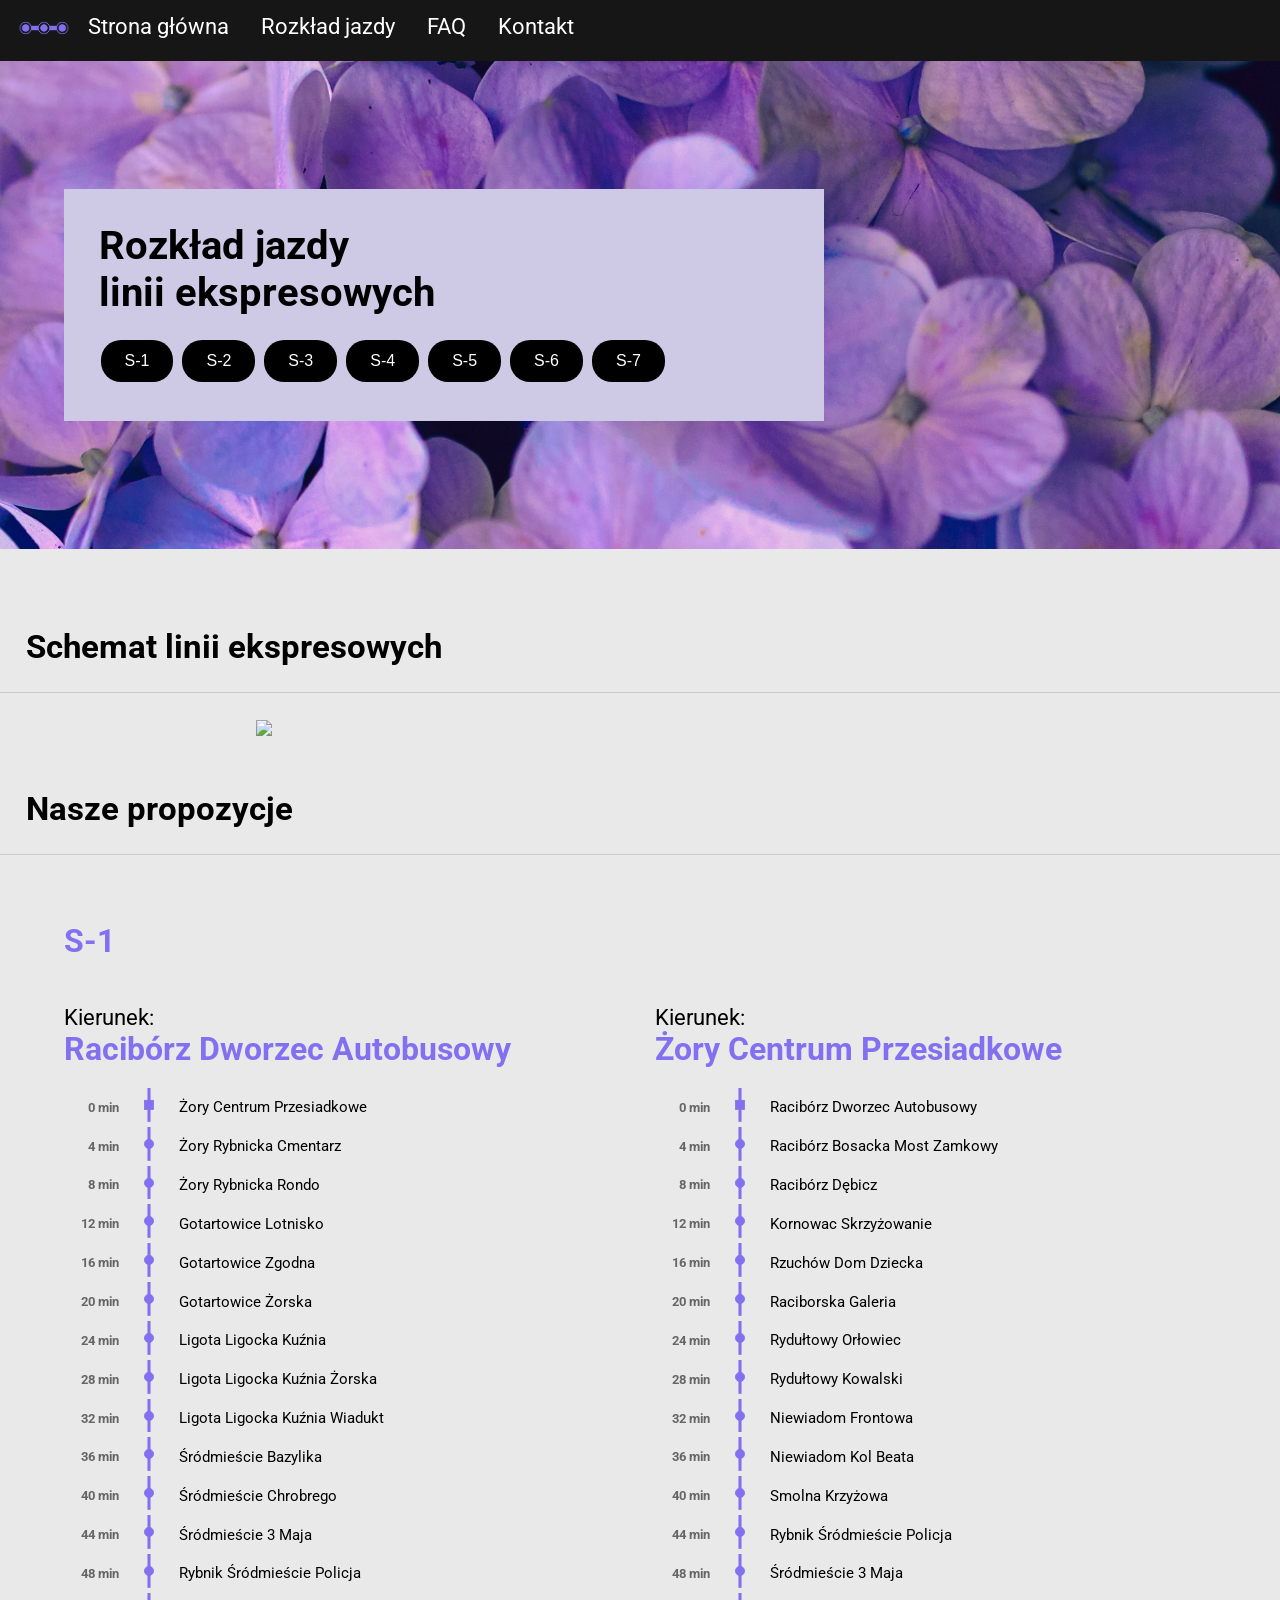
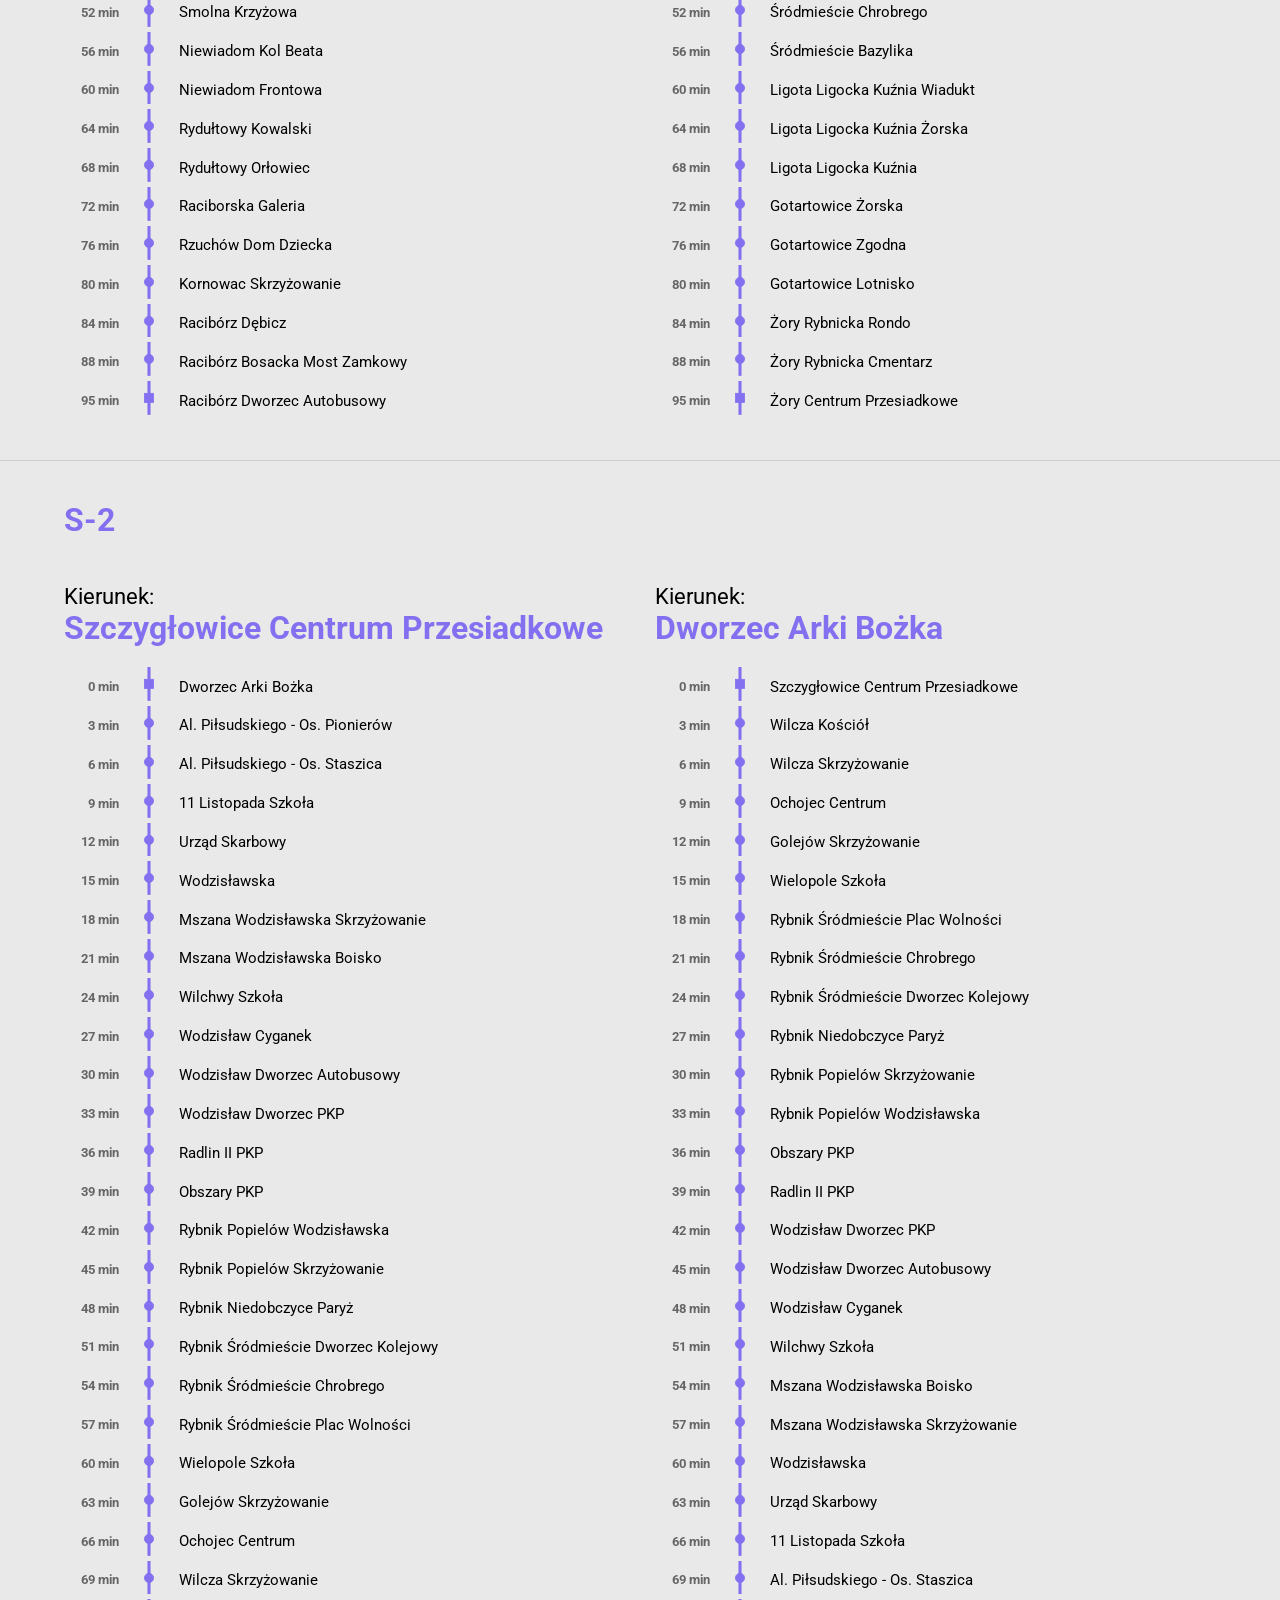
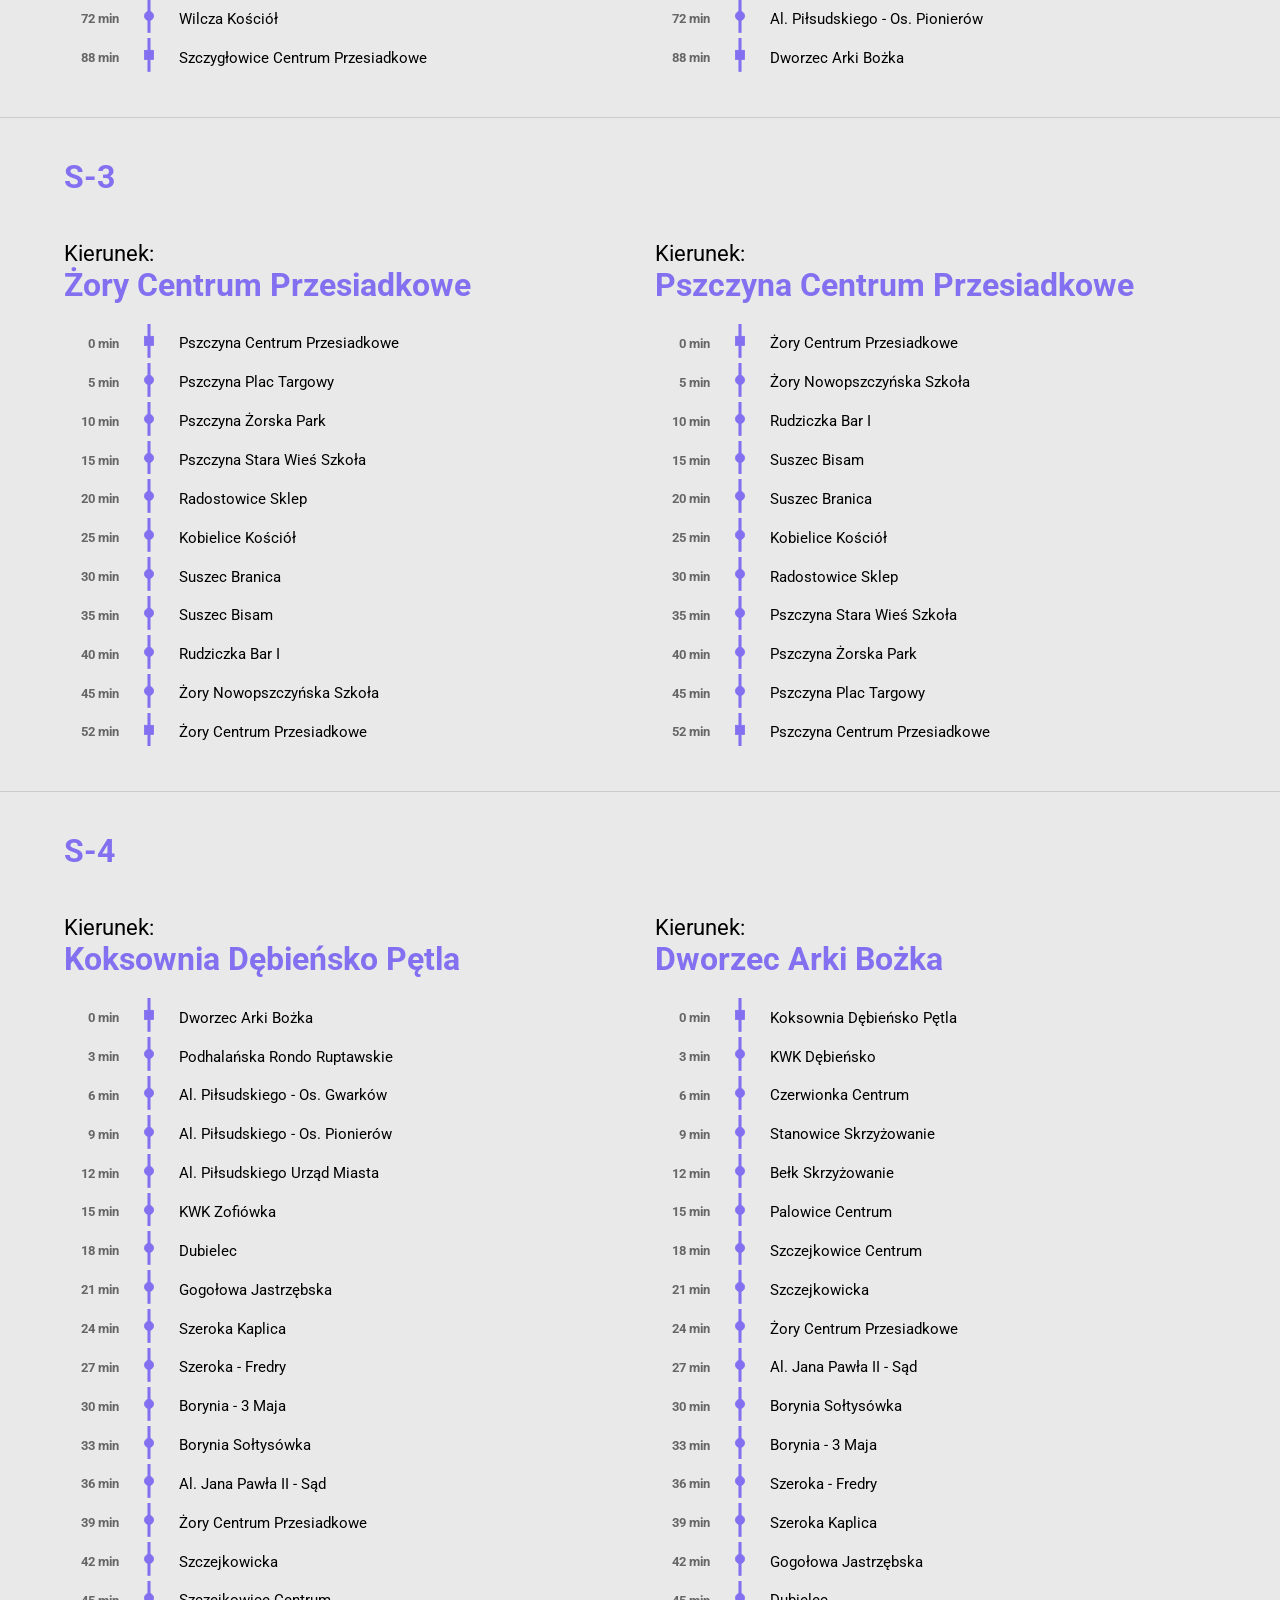
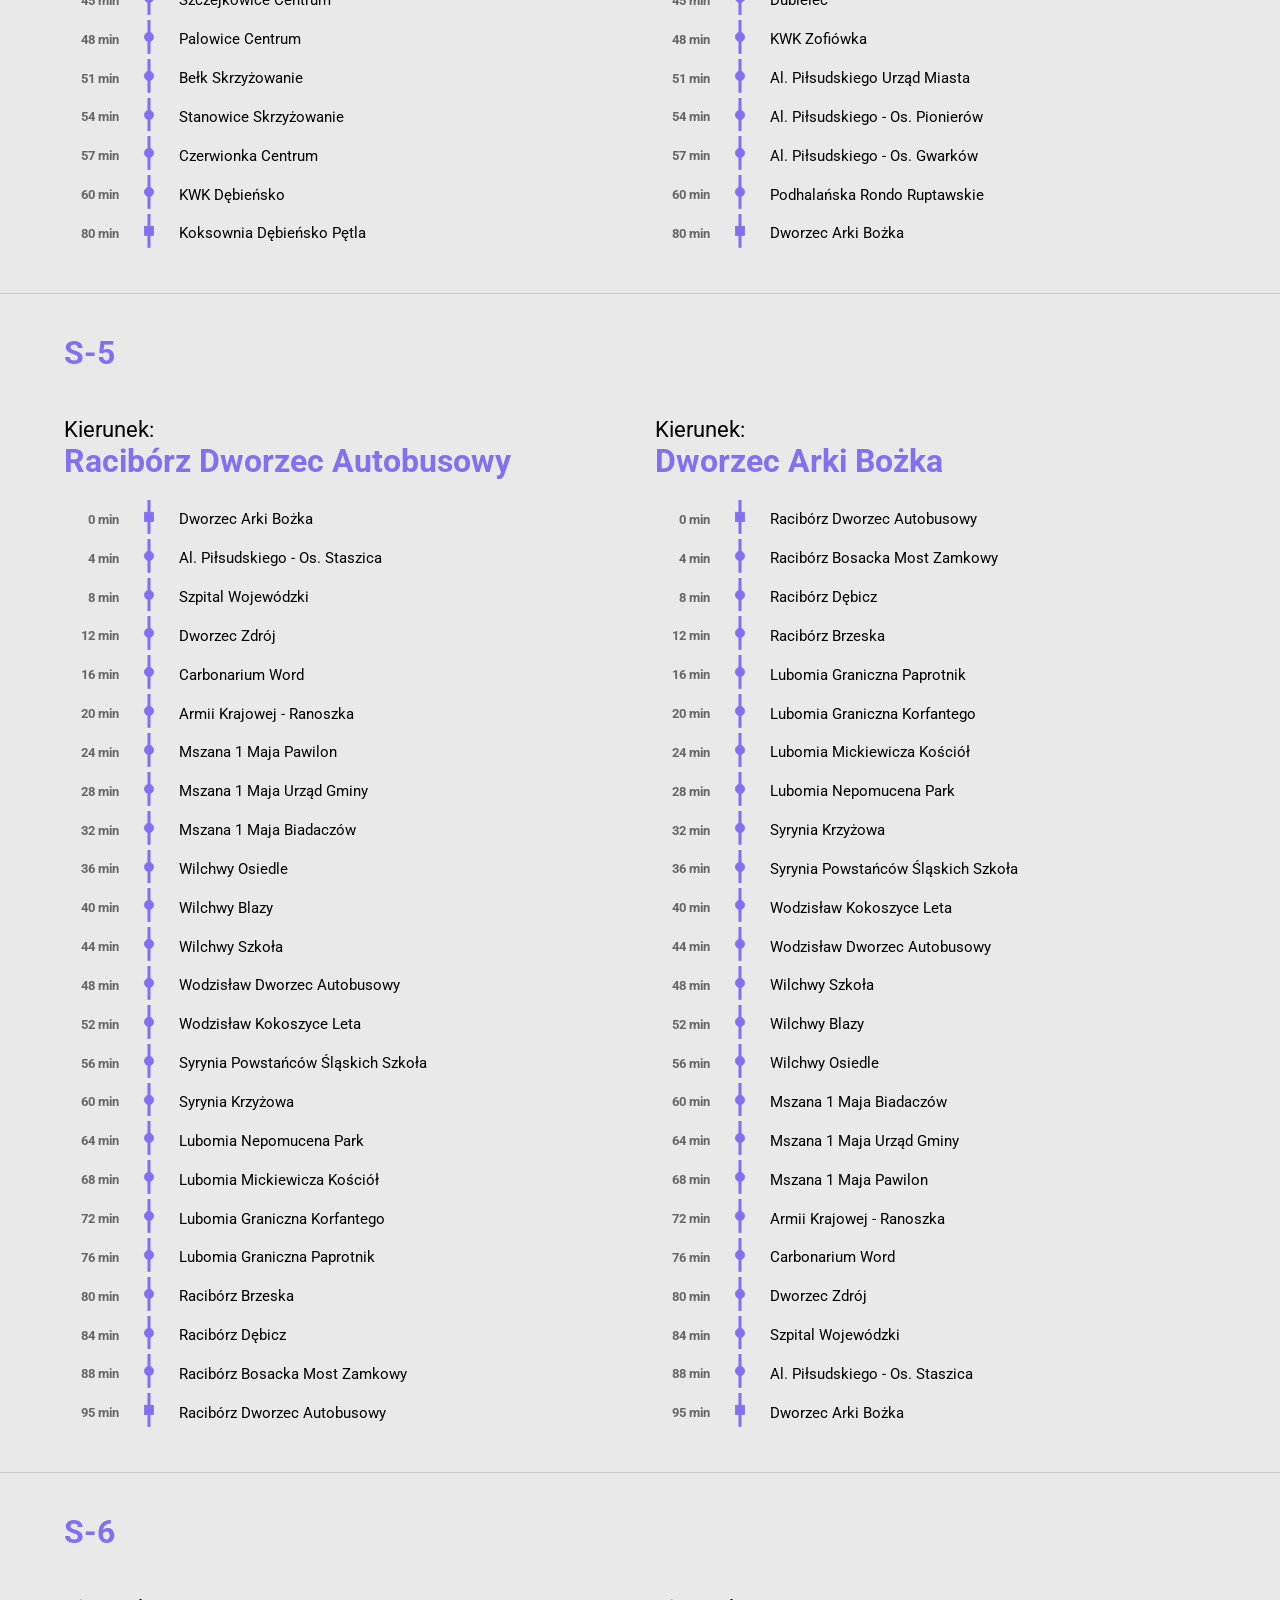
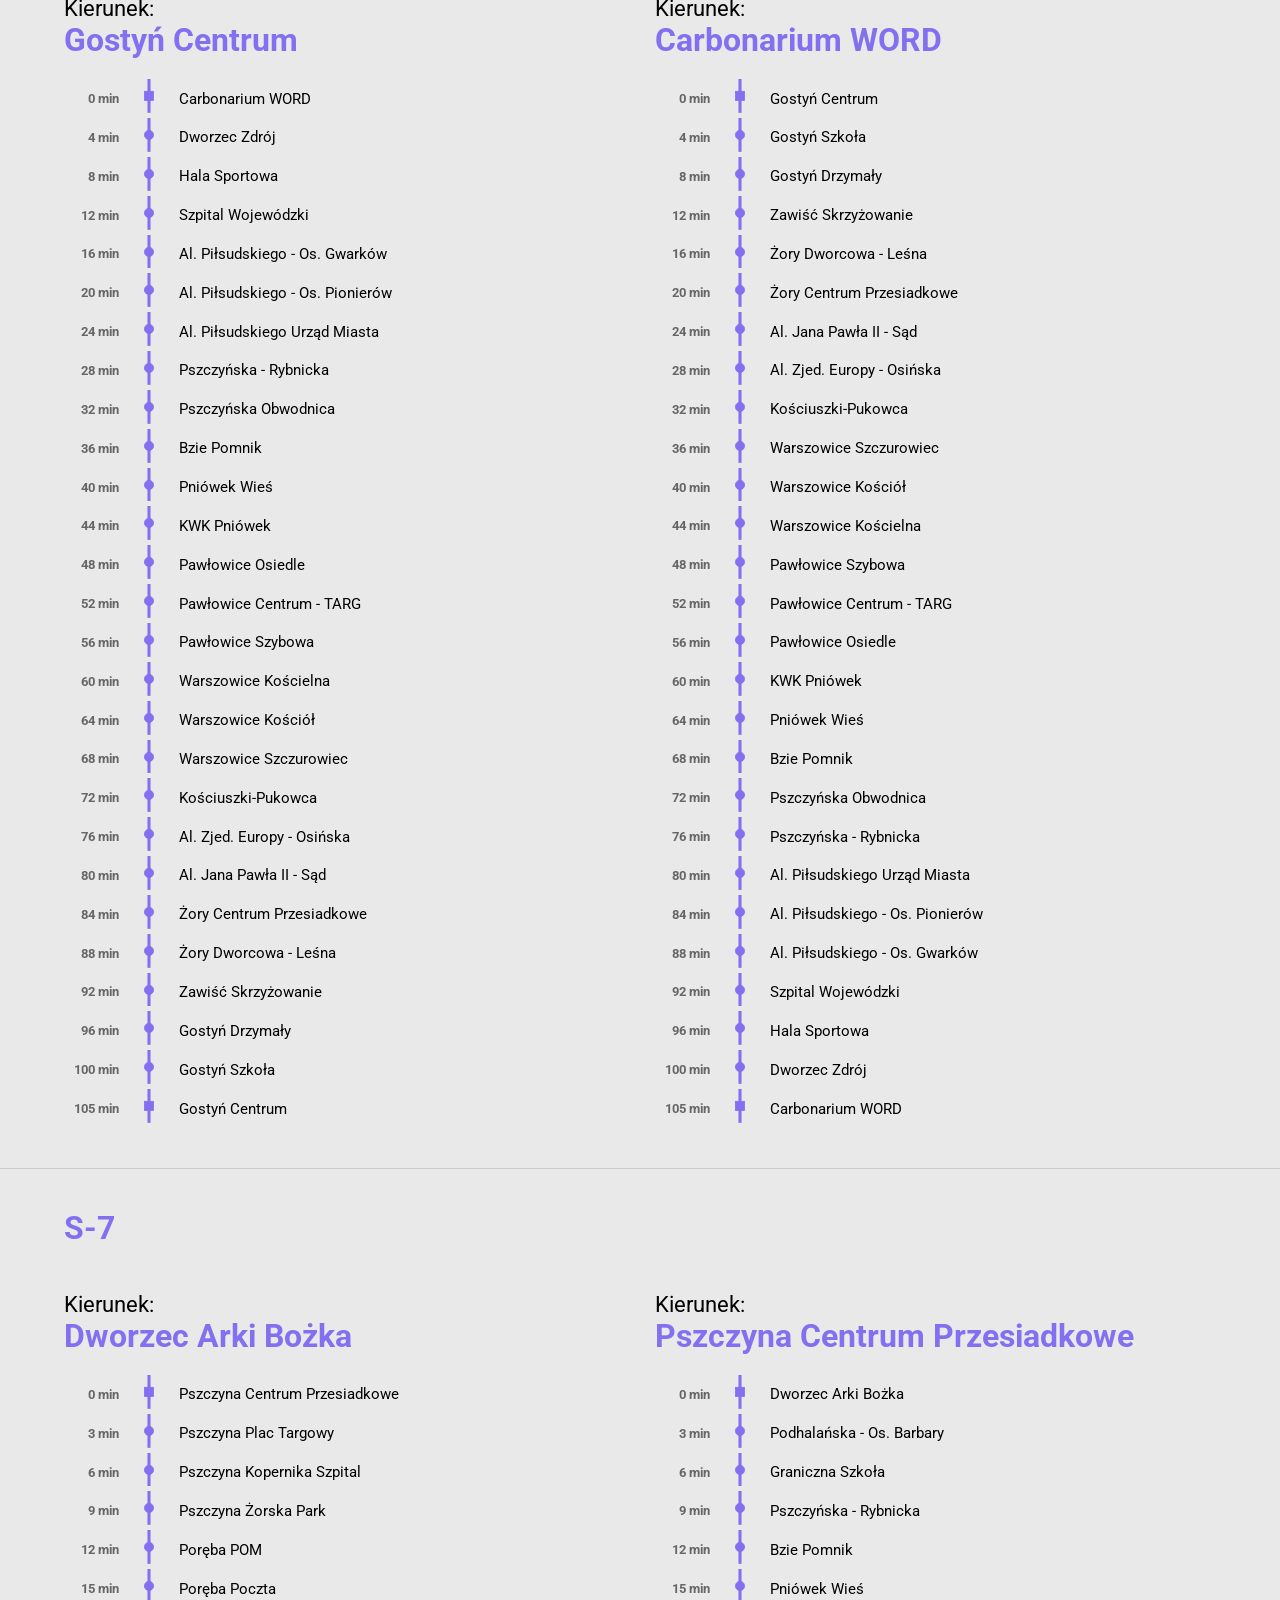
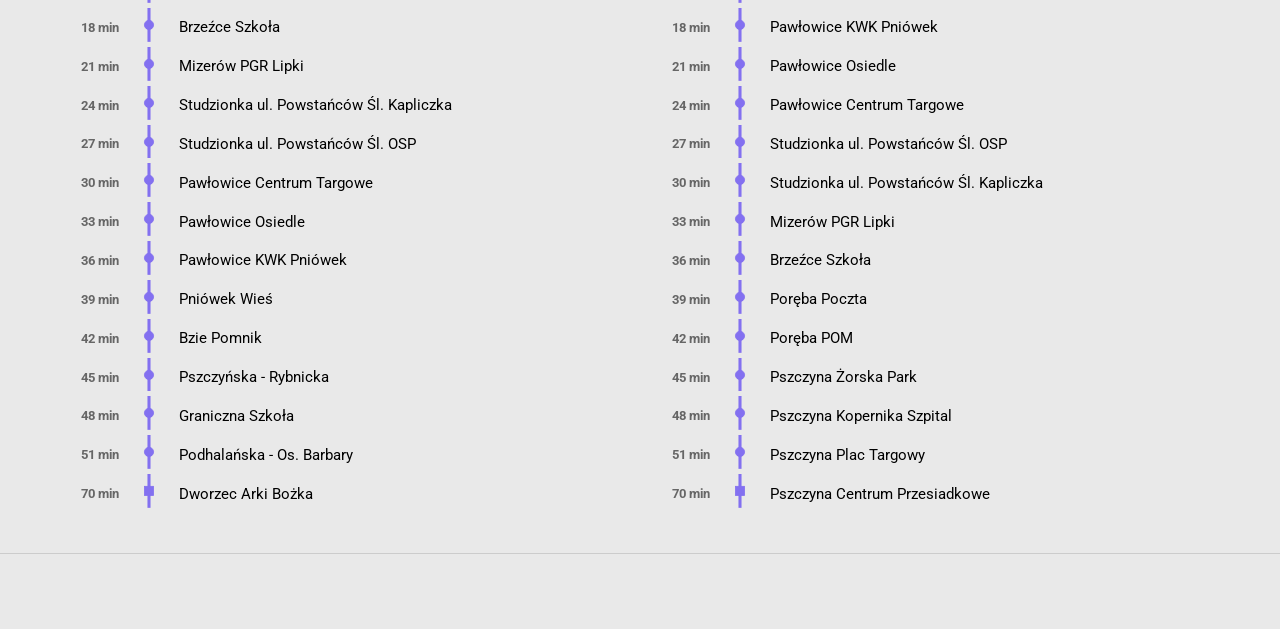
==== ekspresowki.html @ 0ce5bd5c "Add files via upload" ====
<!DOCTYPE html>
<html lang="en">
<head>
    <meta charset="UTF-8">
    <meta name="viewport" content="width=device-width, initial-scale=1.0">
    <title>Subregionalny System Transportu</title>
    <link rel="stylesheet" href="style.css">
          <link rel="icon" type="image/x-icon" href="./Frame 361.png">

    <link href="https://fonts.googleapis.com/css2?family=Roboto+Condensed:wght@400;700&family=Roboto:wght@400;700&display=swap" rel="stylesheet">   
     
</head>
<style>
body {
    font-family: 'Roboto';font-size: 22px;
}
</style>
<body>
    <nav id="myTopnav" class="topnav">
    <ul>
        <li><a><img src="Frame 361.png" class="logo"></a></li>
        <li><a href="./index.html">Strona główna</a></li>
        <li><a href="./ekspresowki.html">Rozkład jazdy</a></li>
        <li><a href="./faq.html">FAQ</a></li>
        <li><a href="./kontakt.html">Kontakt</a></li>
    </ul>
    <a href="javascript:void(0);" class="icon" onclick="myFunction()">
        <svg width="25" height="25" viewBox="0 0 24 24" fill="none" stroke="white" stroke-width="2" stroke-linecap="round">
            <line x1="3" y1="12" x2="21" y2="12"></line>
            <line x1="3" y1="6" x2="21" y2="6"></line>
            <line x1="3" y1="18" x2="21" y2="18"></line>
        </svg>
    </a>
</nav>



<button onclick="topFunction()" id="myBtn" class="button1" title="Powrót do góry">Powrót do góry</button>
    <main>
        <section class="hero-home">
            <div class="div-block">
                
                <h1>Rozkład jazdy <br>
                    linii ekspresowych
                </h1>
            

            <a href="#S-1"><button class="button1">S-1</button></a>
            <a href="#S-2"><button class="button1">S-2</button></a>
            <a href="#S-3"><button class="button1">S-3</button></a>
            <a href="#S-4"><button class="button1">S-4</button></a>
            <a href="#S-5"><button class="button1">S-5</button></a>
            <a href="#S-6"><button class="button1">S-6</button></a>
            <a href="#S-7"><button class="button1">S-7</button></a>

            </div>
        </div>
        </section>

    <div class="background-split">
    	&nbsp;
    </div>
        <div class="page-container position-relative">
    	<div id="nasze-propozycje-header" class="section-header">
    		<h2 class="section-heading">
    			Schemat linii ekspresowych
    		</h2>
    	</div>
    </div>
    <div class="schematkontener" style="display: flex; justify-content: center;">
    <img src="Schemat.png" width="60%" style="text-align: center">
    </div>
    <div class="page-container position-relative">
    	<div id="nasze-propozycje-header" class="section-header">
    		<h2 class="section-heading">
    			Nasze propozycje
    		</h2>
    	</div>
    </div>
    

<div class="div-niewiem">
    <strong id="S-1">S-1</strong><br>
<div class="heroprzystanki">
    <div class="div-lewoprzystanki">
        Kierunek: <strong>Racibórz Dworzec Autobusowy</strong>
        <div class="timetable-route-streets">
    <div class="timetable-route-stop">
        <div class="timetable-route-point time">0 min</div>
        <div class="timetable-route-point p4 p4-a start active">
            <svg viewBox="0 0 52 44">
                <line x1="26" y1="22" x2="26" y2="0" class="p0"></line>
                <line x1="26" y1="22" x2="26" y2="44" class="p4"></line>
                <rect x="20" y="16" width="12" height="12"></rect>
            </svg>
        </div>
        <span class="timetable-route-point name active">Żory Centrum Przesiadkowe</span>
    </div>
    <div class="timetable-route-stop">
        <div class="timetable-route-point time">4 min</div>
        <div class="timetable-route-point p0 p0-a p4 p4-a point active">
            <svg viewBox="0 0 52 44">
                <line x1="26" y1="22" x2="26" y2="0" class="p0"></line>
                <line x1="26" y1="22" x2="26" y2="44" class="p4"></line>
                <circle cx="26" cy="22" r="6"></circle>
            </svg>
        </div>
        <span class="timetable-route-point name active">Żory Rybnicka Cmentarz</span>
    </div>
    <div class="timetable-route-stop">
        <div class="timetable-route-point time">8 min</div>
        <div class="timetable-route-point p0 p0-a p4 p4-a point active">
            <svg viewBox="0 0 52 44">
                <line x1="26" y1="22" x2="26" y2="0" class="p0"></line>
                <line x1="26" y1="22" x2="26" y2="44" class="p4"></line>
                <circle cx="26" cy="22" r="6"></circle>
            </svg>
        </div>
        <span class="timetable-route-point name active">Żory Rybnicka Rondo</span>
    </div>
    <div class="timetable-route-stop">
        <div class="timetable-route-point time">12 min</div>
        <div class="timetable-route-point p0 p0-a p4 p4-a point active">
            <svg viewBox="0 0 52 44">
                <line x1="26" y1="22" x2="26" y2="0" class="p0"></line>
                <line x1="26" y1="22" x2="26" y2="44" class="p4"></line>
                <circle cx="26" cy="22" r="6"></circle>
            </svg>
        </div>
        <span class="timetable-route-point name active">Gotartowice Lotnisko</span>
    </div>
    <div class="timetable-route-stop">
        <div class="timetable-route-point time">16 min</div>
        <div class="timetable-route-point p0 p0-a p4 p4-a point active">
            <svg viewBox="0 0 52 44">
                <line x1="26" y1="22" x2="26" y2="0" class="p0"></line>
                <line x1="26" y1="22" x2="26" y2="44" class="p4"></line>
                <circle cx="26" cy="22" r="6"></circle>
            </svg>
        </div>
        <span class="timetable-route-point name active">Gotartowice Zgodna</span>
    </div>
    <div class="timetable-route-stop">
        <div class="timetable-route-point time">20 min</div>
        <div class="timetable-route-point p0 p0-a p4 p4-a point active">
            <svg viewBox="0 0 52 44">
                <line x1="26" y1="22" x2="26" y2="0" class="p0"></line>
                <line x1="26" y1="22" x2="26" y2="44" class="p4"></line>
                <circle cx="26" cy="22" r="6"></circle>
            </svg>
        </div>
        <span class="timetable-route-point name active">Gotartowice Żorska</span>
    </div>
    <div class="timetable-route-stop">
        <div class="timetable-route-point time">24 min</div>
        <div class="timetable-route-point p0 p0-a p4 p4-a point active">
            <svg viewBox="0 0 52 44">
                <line x1="26" y1="22" x2="26" y2="0" class="p0"></line>
                <line x1="26" y1="22" x2="26" y2="44" class="p4"></line>
                <circle cx="26" cy="22" r="6"></circle>
            </svg>
        </div>
        <span class="timetable-route-point name active">Ligota Ligocka Kuźnia</span>
    </div>
    <div class="timetable-route-stop">
        <div class="timetable-route-point time">28 min</div>
        <div class="timetable-route-point p0 p0-a p4 p4-a point active">
            <svg viewBox="0 0 52 44">
                <line x1="26" y1="22" x2="26" y2="0" class="p0"></line>
                <line x1="26" y1="22" x2="26" y2="44" class="p4"></line>
                <circle cx="26" cy="22" r="6"></circle>
            </svg>
        </div>
        <span class="timetable-route-point name active">Ligota Ligocka Kuźnia Żorska</span>
    </div>
    <div class="timetable-route-stop">
        <div class="timetable-route-point time">32 min</div>
        <div class="timetable-route-point p0 p0-a p4 p4-a point active">
            <svg viewBox="0 0 52 44">
                <line x1="26" y1="22" x2="26" y2="0" class="p0"></line>
                <line x1="26" y1="22" x2="26" y2="44" class="p4"></line>
                <circle cx="26" cy="22" r="6"></circle>
            </svg>
        </div>
        <span class="timetable-route-point name active">Ligota Ligocka Kuźnia Wiadukt</span>
    </div>
    <div class="timetable-route-stop">
        <div class="timetable-route-point time">36 min</div>
        <div class="timetable-route-point p0 p0-a p4 p4-a point active">
            <svg viewBox="0 0 52 44">
                <line x1="26" y1="22" x2="26" y2="0" class="p0"></line>
                <line x1="26" y1="22" x2="26" y2="44" class="p4"></line>
                <circle cx="26" cy="22" r="6"></circle>
            </svg>
        </div>
        <span class="timetable-route-point name active">Śródmieście Bazylika</span>
    </div>
    <div class="timetable-route-stop">
        <div class="timetable-route-point time">40 min</div>
        <div class="timetable-route-point p0 p0-a p4 p4-a point active">
            <svg viewBox="0 0 52 44">
                <line x1="26" y1="22" x2="26" y2="0" class="p0"></line>
                <line x1="26" y1="22" x2="26" y2="44" class="p4"></line>
                <circle cx="26" cy="22" r="6"></circle>
            </svg>
        </div>
        <span class="timetable-route-point name active">Śródmieście Chrobrego</span>
    </div>
    <div class="timetable-route-stop">
        <div class="timetable-route-point time">44 min</div>
        <div class="timetable-route-point p0 p0-a p4 p4-a point active">
            <svg viewBox="0 0 52 44">
                <line x1="26" y1="22" x2="26" y2="0" class="p0"></line>
                <line x1="26" y1="22" x2="26" y2="44" class="p4"></line>
                <circle cx="26" cy="22" r="6"></circle>
            </svg>
        </div>
        <span class="timetable-route-point name active">Śródmieście 3 Maja</span>
    </div>
    <div class="timetable-route-stop">
        <div class="timetable-route-point time">48 min</div>
        <div class="timetable-route-point p0 p0-a p4 p4-a point active">
            <svg viewBox="0 0 52 44">
                <line x1="26" y1="22" x2="26" y2="0" class="p0"></line>
                <line x1="26" y1="22" x2="26" y2="44" class="p4"></line>
                <circle cx="26" cy="22" r="6"></circle>
            </svg>
        </div>
        <span class="timetable-route-point name active">Rybnik Śródmieście Policja</span>
    </div>
    <div class="timetable-route-stop">
        <div class="timetable-route-point time">52 min</div>
        <div class="timetable-route-point p0 p0-a p4 p4-a point active">
            <svg viewBox="0 0 52 44">
                <line x1="26" y1="22" x2="26" y2="0" class="p0"></line>
                <line x1="26" y1="22" x2="26" y2="44" class="p4"></line>
                <circle cx="26" cy="22" r="6"></circle>
            </svg>
        </div>
        <span class="timetable-route-point name active">Smolna Krzyżowa</span>
    </div>
    <div class="timetable-route-stop">
        <div class="timetable-route-point time">56 min</div>
        <div class="timetable-route-point p0 p0-a p4 p4-a point active">
            <svg viewBox="0 0 52 44">
                <line x1="26" y1="22" x2="26" y2="0" class="p0"></line>
                <line x1="26" y1="22" x2="26" y2="44" class="p4"></line>
                <circle cx="26" cy="22" r="6"></circle>
            </svg>
        </div>
        <span class="timetable-route-point name active">Niewiadom Kol Beata</span>
    </div>
    <div class="timetable-route-stop">
        <div class="timetable-route-point time">60 min</div>
        <div class="timetable-route-point p0 p0-a p4 p4-a point active">
            <svg viewBox="0 0 52 44">
                <line x1="26" y1="22" x2="26" y2="0" class="p0"></line>
                <line x1="26" y1="22" x2="26" y2="44" class="p4"></line>
                <circle cx="26" cy="22" r="6"></circle>
            </svg>
        </div>
        <span class="timetable-route-point name active">Niewiadom Frontowa</span>
    </div>
    <div class="timetable-route-stop">
        <div class="timetable-route-point time">64 min</div>
        <div class="timetable-route-point p0 p0-a p4 p4-a point active">
            <svg viewBox="0 0 52 44">
                <line x1="26" y1="22" x2="26" y2="0" class="p0"></line>
                <line x1="26" y1="22" x2="26" y2="44" class="p4"></line>
                <circle cx="26" cy="22" r="6"></circle>
            </svg>
        </div>
        <span class="timetable-route-point name active">Rydułtowy Kowalski</span>
    </div>
    <div class="timetable-route-stop">
        <div class="timetable-route-point time">68 min</div>
        <div class="timetable-route-point p0 p0-a p4 p4-a point active">
            <svg viewBox="0 0 52 44">
                <line x1="26" y1="22" x2="26" y2="0" class="p0"></line>
                <line x1="26" y1="22" x2="26" y2="44" class="p4"></line>
                <circle cx="26" cy="22" r="6"></circle>
            </svg>
        </div>
        <span class="timetable-route-point name active">Rydułtowy Orłowiec</span>
    </div>
    <div class="timetable-route-stop">
        <div class="timetable-route-point time">72 min</div>
        <div class="timetable-route-point p0 p0-a p4 p4-a point active">
            <svg viewBox="0 0 52 44">
                <line x1="26" y1="22" x2="26" y2="0" class="p0"></line>
                <line x1="26" y1="22" x2="26" y2="44" class="p4"></line>
                <circle cx="26" cy="22" r="6"></circle>
            </svg>
        </div>
        <span class="timetable-route-point name active">Raciborska Galeria</span>
    </div>
    <div class="timetable-route-stop">
        <div class="timetable-route-point time">76 min</div>
        <div class="timetable-route-point p0 p0-a p4 p4-a point active">
            <svg viewBox="0 0 52 44">
                <line x1="26" y1="22" x2="26" y2="0" class="p0"></line>
                <line x1="26" y1="22" x2="26" y2="44" class="p4"></line>
                <circle cx="26" cy="22" r="6"></circle>
            </svg>
        </div>
        <span class="timetable-route-point name active">Rzuchów Dom Dziecka</span>
    </div>
    <div class="timetable-route-stop">
        <div class="timetable-route-point time">80 min</div>
        <div class="timetable-route-point p0 p0-a p4 p4-a point active">
            <svg viewBox="0 0 52 44">
                <line x1="26" y1="22" x2="26" y2="0" class="p0"></line>
                <line x1="26" y1="22" x2="26" y2="44" class="p4"></line>
                <circle cx="26" cy="22" r="6"></circle>
            </svg>
        </div>
        <span class="timetable-route-point name active">Kornowac Skrzyżowanie</span>
    </div>
    <div class="timetable-route-stop">
        <div class="timetable-route-point time">84 min</div>
        <div class="timetable-route-point p0 p0-a p4 p4-a point active">
            <svg viewBox="0 0 52 44">
                <line x1="26" y1="22" x2="26" y2="0" class="p0"></line>
                <line x1="26" y1="22" x2="26" y2="44" class="p4"></line>
                <circle cx="26" cy="22" r="6"></circle>
            </svg>
        </div>
        <span class="timetable-route-point name active">Racibórz Dębicz</span>
    </div>
    <div class="timetable-route-stop">
        <div class="timetable-route-point time">88 min</div>
        <div class="timetable-route-point p0 p0-a p4 p4-a point active">
            <svg viewBox="0 0 52 44">
                <line x1="26" y1="22" x2="26" y2="0" class="p0"></line>
                <line x1="26" y1="22" x2="26" y2="44" class="p4"></line>
                <circle cx="26" cy="22" r="6"></circle>
            </svg>
        </div>
        <span class="timetable-route-point name active">Racibórz Bosacka Most Zamkowy</span>
    </div>
    <div class="timetable-route-stop">
        <div class="timetable-route-point time">95 min</div>
        <div class="timetable-route-point p0 p0-a start active">
            <svg viewBox="0 0 52 44">
                <line x1="26" y1="22" x2="26" y2="0" class="p0"></line>
                <line x1="26" y1="22" x2="26" y2="44" class="p4"></line>
                <rect x="20" y="16" width="12" height="12"></rect>
            </svg>
        </div>
        <span class="timetable-route-point name active">Racibórz Dworzec Autobusowy</span>
    </div>
</div>
    </div>
    <div class="div-prawoprzystanki">
        Kierunek: <strong>Żory Centrum Przesiadkowe</strong>
        <div class="timetable-route-streets">
    <div class="timetable-route-stop">
        <div class="timetable-route-point time">0 min</div>
        <div class="timetable-route-point p4 p4-a start active">
            <svg viewBox="0 0 52 44">
                <line x1="26" y1="22" x2="26" y2="0" class="p0"></line>
                <line x1="26" y1="22" x2="26" y2="44" class="p4"></line>
                <rect x="20" y="16" width="12" height="12"></rect>
            </svg>
        </div>
        <span class="timetable-route-point name active">Racibórz Dworzec Autobusowy</span>
    </div>
    <div class="timetable-route-stop">
        <div class="timetable-route-point time">4 min</div>
        <div class="timetable-route-point p0 p0-a p4 p4-a point active">
            <svg viewBox="0 0 52 44">
                <line x1="26" y1="22" x2="26" y2="0" class="p0"></line>
                <line x1="26" y1="22" x2="26" y2="44" class="p4"></line>
                <circle cx="26" cy="22" r="6"></circle>
            </svg>
        </div>
        <span class="timetable-route-point name active">Racibórz Bosacka Most Zamkowy</span>
    </div>
    <div class="timetable-route-stop">
        <div class="timetable-route-point time">8 min</div>
        <div class="timetable-route-point p0 p0-a p4 p4-a point active">
            <svg viewBox="0 0 52 44">
                <line x1="26" y1="22" x2="26" y2="0" class="p0"></line>
                <line x1="26" y1="22" x2="26" y2="44" class="p4"></line>
                <circle cx="26" cy="22" r="6"></circle>
            </svg>
        </div>
        <span class="timetable-route-point name active">Racibórz Dębicz</span>
    </div>
    <div class="timetable-route-stop">
        <div class="timetable-route-point time">12 min</div>
        <div class="timetable-route-point p0 p0-a p4 p4-a point active">
            <svg viewBox="0 0 52 44">
                <line x1="26" y1="22" x2="26" y2="0" class="p0"></line>
                <line x1="26" y1="22" x2="26" y2="44" class="p4"></line>
                <circle cx="26" cy="22" r="6"></circle>
            </svg>
        </div>
        <span class="timetable-route-point name active">Kornowac Skrzyżowanie</span>
    </div>
    <div class="timetable-route-stop">
        <div class="timetable-route-point time">16 min</div>
        <div class="timetable-route-point p0 p0-a p4 p4-a point active">
            <svg viewBox="0 0 52 44">
                <line x1="26" y1="22" x2="26" y2="0" class="p0"></line>
                <line x1="26" y1="22" x2="26" y2="44" class="p4"></line>
                <circle cx="26" cy="22" r="6"></circle>
            </svg>
        </div>
        <span class="timetable-route-point name active">Rzuchów Dom Dziecka</span>
    </div>
    <div class="timetable-route-stop">
        <div class="timetable-route-point time">20 min</div>
        <div class="timetable-route-point p0 p0-a p4 p4-a point active">
            <svg viewBox="0 0 52 44">
                <line x1="26" y1="22" x2="26" y2="0" class="p0"></line>
                <line x1="26" y1="22" x2="26" y2="44" class="p4"></line>
                <circle cx="26" cy="22" r="6"></circle>
            </svg>
        </div>
        <span class="timetable-route-point name active">Raciborska Galeria</span>
    </div>
    <div class="timetable-route-stop">
        <div class="timetable-route-point time">24 min</div>
        <div class="timetable-route-point p0 p0-a p4 p4-a point active">
            <svg viewBox="0 0 52 44">
                <line x1="26" y1="22" x2="26" y2="0" class="p0"></line>
                <line x1="26" y1="22" x2="26" y2="44" class="p4"></line>
                <circle cx="26" cy="22" r="6"></circle>
            </svg>
        </div>
        <span class="timetable-route-point name active">Rydułtowy Orłowiec</span>
    </div>
    <div class="timetable-route-stop">
        <div class="timetable-route-point time">28 min</div>
        <div class="timetable-route-point p0 p0-a p4 p4-a point active">
            <svg viewBox="0 0 52 44">
                <line x1="26" y1="22" x2="26" y2="0" class="p0"></line>
                <line x1="26" y1="22" x2="26" y2="44" class="p4"></line>
                <circle cx="26" cy="22" r="6"></circle>
            </svg>
        </div>
        <span class="timetable-route-point name active">Rydułtowy Kowalski</span>
    </div>
    <div class="timetable-route-stop">
        <div class="timetable-route-point time">32 min</div>
        <div class="timetable-route-point p0 p0-a p4 p4-a point active">
            <svg viewBox="0 0 52 44">
                <line x1="26" y1="22" x2="26" y2="0" class="p0"></line>
                <line x1="26" y1="22" x2="26" y2="44" class="p4"></line>
                <circle cx="26" cy="22" r="6"></circle>
            </svg>
        </div>
        <span class="timetable-route-point name active">Niewiadom Frontowa</span>
    </div>
    <div class="timetable-route-stop">
        <div class="timetable-route-point time">36 min</div>
        <div class="timetable-route-point p0 p0-a p4 p4-a point active">
            <svg viewBox="0 0 52 44">
                <line x1="26" y1="22" x2="26" y2="0" class="p0"></line>
                <line x1="26" y1="22" x2="26" y2="44" class="p4"></line>
                <circle cx="26" cy="22" r="6"></circle>
            </svg>
        </div>
        <span class="timetable-route-point name active">Niewiadom Kol Beata</span>
    </div>
    <div class="timetable-route-stop">
        <div class="timetable-route-point time">40 min</div>
        <div class="timetable-route-point p0 p0-a p4 p4-a point active">
            <svg viewBox="0 0 52 44">
                <line x1="26" y1="22" x2="26" y2="0" class="p0"></line>
                <line x1="26" y1="22" x2="26" y2="44" class="p4"></line>
                <circle cx="26" cy="22" r="6"></circle>
            </svg>
        </div>
        <span class="timetable-route-point name active">Smolna Krzyżowa</span>
    </div>
    <div class="timetable-route-stop">
        <div class="timetable-route-point time">44 min</div>
        <div class="timetable-route-point p0 p0-a p4 p4-a point active">
            <svg viewBox="0 0 52 44">
                <line x1="26" y1="22" x2="26" y2="0" class="p0"></line>
                <line x1="26" y1="22" x2="26" y2="44" class="p4"></line>
                <circle cx="26" cy="22" r="6"></circle>
            </svg>
        </div>
        <span class="timetable-route-point name active">Rybnik Śródmieście Policja</span>
    </div>
    <div class="timetable-route-stop">
        <div class="timetable-route-point time">48 min</div>
        <div class="timetable-route-point p0 p0-a p4 p4-a point active">
            <svg viewBox="0 0 52 44">
                <line x1="26" y1="22" x2="26" y2="0" class="p0"></line>
                <line x1="26" y1="22" x2="26" y2="44" class="p4"></line>
                <circle cx="26" cy="22" r="6"></circle>
            </svg>
        </div>
        <span class="timetable-route-point name active">Śródmieście 3 Maja</span>
    </div>
    <div class="timetable-route-stop">
        <div class="timetable-route-point time">52 min</div>
        <div class="timetable-route-point p0 p0-a p4 p4-a point active">
            <svg viewBox="0 0 52 44">
                <line x1="26" y1="22" x2="26" y2="0" class="p0"></line>
                <line x1="26" y1="22" x2="26" y2="44" class="p4"></line>
                <circle cx="26" cy="22" r="6"></circle>
            </svg>
        </div>
        <span class="timetable-route-point name active">Śródmieście Chrobrego</span>
    </div>
    <div class="timetable-route-stop">
        <div class="timetable-route-point time">56 min</div>
        <div class="timetable-route-point p0 p0-a p4 p4-a point active">
            <svg viewBox="0 0 52 44">
                <line x1="26" y1="22" x2="26" y2="0" class="p0"></line>
                <line x1="26" y1="22" x2="26" y2="44" class="p4"></line>
                <circle cx="26" cy="22" r="6"></circle>
            </svg>
        </div>
        <span class="timetable-route-point name active">Śródmieście Bazylika</span>
    </div>
    <div class="timetable-route-stop">
        <div class="timetable-route-point time">60 min</div>
        <div class="timetable-route-point p0 p0-a p4 p4-a point active">
            <svg viewBox="0 0 52 44">
                <line x1="26" y1="22" x2="26" y2="0" class="p0"></line>
                <line x1="26" y1="22" x2="26" y2="44" class="p4"></line>
                <circle cx="26" cy="22" r="6"></circle>
            </svg>
        </div>
        <span class="timetable-route-point name active">Ligota Ligocka Kuźnia Wiadukt</span>
    </div>
    <div class="timetable-route-stop">
        <div class="timetable-route-point time">64 min</div>
        <div class="timetable-route-point p0 p0-a p4 p4-a point active">
            <svg viewBox="0 0 52 44">
                <line x1="26" y1="22" x2="26" y2="0" class="p0"></line>
                <line x1="26" y1="22" x2="26" y2="44" class="p4"></line>
                <circle cx="26" cy="22" r="6"></circle>
            </svg>
        </div>
        <span class="timetable-route-point name active">Ligota Ligocka Kuźnia Żorska</span>
    </div>
    <div class="timetable-route-stop">
        <div class="timetable-route-point time">68 min</div>
        <div class="timetable-route-point p0 p0-a p4 p4-a point active">
            <svg viewBox="0 0 52 44">
                <line x1="26" y1="22" x2="26" y2="0" class="p0"></line>
                <line x1="26" y1="22" x2="26" y2="44" class="p4"></line>
                <circle cx="26" cy="22" r="6"></circle>
            </svg>
        </div>
        <span class="timetable-route-point name active">Ligota Ligocka Kuźnia</span>
    </div>
    <div class="timetable-route-stop">
        <div class="timetable-route-point time">72 min</div>
        <div class="timetable-route-point p0 p0-a p4 p4-a point active">
            <svg viewBox="0 0 52 44">
                <line x1="26" y1="22" x2="26" y2="0" class="p0"></line>
                <line x1="26" y1="22" x2="26" y2="44" class="p4"></line>
                <circle cx="26" cy="22" r="6"></circle>
            </svg>
        </div>
        <span class="timetable-route-point name active">Gotartowice Żorska</span>
    </div>
    <div class="timetable-route-stop">
        <div class="timetable-route-point time">76 min</div>
        <div class="timetable-route-point p0 p0-a p4 p4-a point active">
            <svg viewBox="0 0 52 44">
                <line x1="26" y1="22" x2="26" y2="0" class="p0"></line>
                <line x1="26" y1="22" x2="26" y2="44" class="p4"></line>
                <circle cx="26" cy="22" r="6"></circle>
            </svg>
        </div>
        <span class="timetable-route-point name active">Gotartowice Zgodna</span>
    </div>
    <div class="timetable-route-stop">
        <div class="timetable-route-point time">80 min</div>
        <div class="timetable-route-point p0 p0-a p4 p4-a point active">
            <svg viewBox="0 0 52 44">
                <line x1="26" y1="22" x2="26" y2="0" class="p0"></line>
                <line x1="26" y1="22" x2="26" y2="44" class="p4"></line>
                <circle cx="26" cy="22" r="6"></circle>
            </svg>
        </div>
        <span class="timetable-route-point name active">Gotartowice Lotnisko</span>
    </div>
    <div class="timetable-route-stop">
        <div class="timetable-route-point time">84 min</div>
        <div class="timetable-route-point p0 p0-a p4 p4-a point active">
            <svg viewBox="0 0 52 44">
                <line x1="26" y1="22" x2="26" y2="0" class="p0"></line>
                <line x1="26" y1="22" x2="26" y2="44" class="p4"></line>
                <circle cx="26" cy="22" r="6"></circle>
            </svg>
        </div>
        <span class="timetable-route-point name active">Żory Rybnicka Rondo</span>
    </div>
    <div class="timetable-route-stop">
        <div class="timetable-route-point time">88 min</div>
        <div class="timetable-route-point p0 p0-a p4 p4-a point active">
            <svg viewBox="0 0 52 44">
                <line x1="26" y1="22" x2="26" y2="0" class="p0"></line>
                <line x1="26" y1="22" x2="26" y2="44" class="p4"></line>
                <circle cx="26" cy="22" r="6"></circle>
            </svg>
        </div>
        <span class="timetable-route-point name active">Żory Rybnicka Cmentarz</span>
    </div>
    <div class="timetable-route-stop">
        <div class="timetable-route-point time">95 min</div>
        <div class="timetable-route-point p0 p0-a start active">
            <svg viewBox="0 0 52 44">
                <line x1="26" y1="22" x2="26" y2="0" class="p0"></line>
                <line x1="26" y1="22" x2="26" y2="44" class="p4"></line>
                <rect x="20" y="16" width="12" height="12"></rect>
            </svg>
        </div>
        <span class="timetable-route-point name active">Żory Centrum Przesiadkowe</span>
    </div>
</div>
    </div>
</div>
</div>

<div class="div-niewiem">
    <strong>S-2</strong><br>
<div class="heroprzystanki">
    <div class="div-lewoprzystanki">
        Kierunek: <strong>Szczygłowice Centrum Przesiadkowe</strong>
        <div class="timetable-route-streets">
    <div class="timetable-route-stop">
        <div class="timetable-route-point time">0 min</div>
        <div class="timetable-route-point p4 p4-a start active">
            <svg viewBox="0 0 52 44">
                <line x1="26" y1="22" x2="26" y2="0" class="p0"></line>
                <line x1="26" y1="22" x2="26" y2="44" class="p4"></line>
                <rect x="20" y="16" width="12" height="12"></rect>
            </svg>
        </div>
        <span class="timetable-route-point name active">Dworzec Arki Bożka</span>
    </div>
    <div class="timetable-route-stop">
        <div class="timetable-route-point time">3 min</div>
        <div class="timetable-route-point p0 p0-a p4 p4-a point active">
            <svg viewBox="0 0 52 44">
                <line x1="26" y1="22" x2="26" y2="0" class="p0"></line>
                <line x1="26" y1="22" x2="26" y2="44" class="p4"></line>
                <circle cx="26" cy="22" r="6"></circle>
            </svg>
        </div>
        <span class="timetable-route-point name active">Al. Piłsudskiego - Os. Pionierów</span>
    </div>
    <div class="timetable-route-stop">
        <div class="timetable-route-point time">6 min</div>
        <div class="timetable-route-point p0 p0-a p4 p4-a point active">
            <svg viewBox="0 0 52 44">
                <line x1="26" y1="22" x2="26" y2="0" class="p0"></line>
                <line x1="26" y1="22" x2="26" y2="44" class="p4"></line>
                <circle cx="26" cy="22" r="6"></circle>
            </svg>
        </div>
        <span class="timetable-route-point name active">Al. Piłsudskiego - Os. Staszica</span>
    </div>
    <div class="timetable-route-stop">
        <div class="timetable-route-point time">9 min</div>
        <div class="timetable-route-point p0 p0-a p4 p4-a point active">
            <svg viewBox="0 0 52 44">
                <line x1="26" y1="22" x2="26" y2="0" class="p0"></line>
                <line x1="26" y1="22" x2="26" y2="44" class="p4"></line>
                <circle cx="26" cy="22" r="6"></circle>
            </svg>
        </div>
        <span class="timetable-route-point name active">11 Listopada Szkoła</span>
    </div>
    <div class="timetable-route-stop">
        <div class="timetable-route-point time">12 min</div>
        <div class="timetable-route-point p0 p0-a p4 p4-a point active">
            <svg viewBox="0 0 52 44">
                <line x1="26" y1="22" x2="26" y2="0" class="p0"></line>
                <line x1="26" y1="22" x2="26" y2="44" class="p4"></line>
                <circle cx="26" cy="22" r="6"></circle>
            </svg>
        </div>
        <span class="timetable-route-point name active">Urząd Skarbowy</span>
    </div>
    <div class="timetable-route-stop">
        <div class="timetable-route-point time">15 min</div>
        <div class="timetable-route-point p0 p0-a p4 p4-a point active">
            <svg viewBox="0 0 52 44">
                <line x1="26" y1="22" x2="26" y2="0" class="p0"></line>
                <line x1="26" y1="22" x2="26" y2="44" class="p4"></line>
                <circle cx="26" cy="22" r="6"></circle>
            </svg>
        </div>
        <span class="timetable-route-point name active">Wodzisławska</span>
    </div>
    <div class="timetable-route-stop">
        <div class="timetable-route-point time">18 min</div>
        <div class="timetable-route-point p0 p0-a p4 p4-a point active">
            <svg viewBox="0 0 52 44">
                <line x1="26" y1="22" x2="26" y2="0" class="p0"></line>
                <line x1="26" y1="22" x2="26" y2="44" class="p4"></line>
                <circle cx="26" cy="22" r="6"></circle>
            </svg>
        </div>
        <span class="timetable-route-point name active">Mszana Wodzisławska Skrzyżowanie</span>
    </div>
    <div class="timetable-route-stop">
        <div class="timetable-route-point time">21 min</div>
        <div class="timetable-route-point p0 p0-a p4 p4-a point active">
            <svg viewBox="0 0 52 44">
                <line x1="26" y1="22" x2="26" y2="0" class="p0"></line>
                <line x1="26" y1="22" x2="26" y2="44" class="p4"></line>
                <circle cx="26" cy="22" r="6"></circle>
            </svg>
        </div>
        <span class="timetable-route-point name active">Mszana Wodzisławska Boisko</span>
    </div>
    <div class="timetable-route-stop">
        <div class="timetable-route-point time">24 min</div>
        <div class="timetable-route-point p0 p0-a p4 p4-a point active">
            <svg viewBox="0 0 52 44">
                <line x1="26" y1="22" x2="26" y2="0" class="p0"></line>
                <line x1="26" y1="22" x2="26" y2="44" class="p4"></line>
                <circle cx="26" cy="22" r="6"></circle>
            </svg>
        </div>
        <span class="timetable-route-point name active">Wilchwy Szkoła</span>
    </div>
    <div class="timetable-route-stop">
        <div class="timetable-route-point time">27 min</div>
        <div class="timetable-route-point p0 p0-a p4 p4-a point active">
            <svg viewBox="0 0 52 44">
                <line x1="26" y1="22" x2="26" y2="0" class="p0"></line>
                <line x1="26" y1="22" x2="26" y2="44" class="p4"></line>
                <circle cx="26" cy="22" r="6"></circle>
            </svg>
        </div>
        <span class="timetable-route-point name active">Wodzisław Cyganek</span>
    </div>
    <div class="timetable-route-stop">
        <div class="timetable-route-point time">30 min</div>
        <div class="timetable-route-point p0 p0-a p4 p4-a point active">
            <svg viewBox="0 0 52 44">
                <line x1="26" y1="22" x2="26" y2="0" class="p0"></line>
                <line x1="26" y1="22" x2="26" y2="44" class="p4"></line>
                <circle cx="26" cy="22" r="6"></circle>
            </svg>
        </div>
        <span class="timetable-route-point name active">Wodzisław Dworzec Autobusowy</span>
    </div>
    <div class="timetable-route-stop">
        <div class="timetable-route-point time">33 min</div>
        <div class="timetable-route-point p0 p0-a p4 p4-a point active">
            <svg viewBox="0 0 52 44">
                <line x1="26" y1="22" x2="26" y2="0" class="p0"></line>
                <line x1="26" y1="22" x2="26" y2="44" class="p4"></line>
                <circle cx="26" cy="22" r="6"></circle>
            </svg>
        </div>
        <span class="timetable-route-point name active">Wodzisław Dworzec PKP</span>
    </div>
    <div class="timetable-route-stop">
        <div class="timetable-route-point time">36 min</div>
        <div class="timetable-route-point p0 p0-a p4 p4-a point active">
            <svg viewBox="0 0 52 44">
                <line x1="26" y1="22" x2="26" y2="0" class="p0"></line>
                <line x1="26" y1="22" x2="26" y2="44" class="p4"></line>
                <circle cx="26" cy="22" r="6"></circle>
            </svg>
        </div>
        <span class="timetable-route-point name active">Radlin II PKP</span>
    </div>
    <div class="timetable-route-stop">
        <div class="timetable-route-point time">39 min</div>
        <div class="timetable-route-point p0 p0-a p4 p4-a point active">
            <svg viewBox="0 0 52 44">
                <line x1="26" y1="22" x2="26" y2="0" class="p0"></line>
                <line x1="26" y1="22" x2="26" y2="44" class="p4"></line>
                <circle cx="26" cy="22" r="6"></circle>
            </svg>
        </div>
        <span class="timetable-route-point name active">Obszary PKP</span>
    </div>
    <div class="timetable-route-stop">
        <div class="timetable-route-point time">42 min</div>
        <div class="timetable-route-point p0 p0-a p4 p4-a point active">
            <svg viewBox="0 0 52 44">
                <line x1="26" y1="22" x2="26" y2="0" class="p0"></line>
                <line x1="26" y1="22" x2="26" y2="44" class="p4"></line>
                <circle cx="26" cy="22" r="6"></circle>
            </svg>
        </div>
        <span class="timetable-route-point name active">Rybnik Popielów Wodzisławska</span>
    </div>
    <div class="timetable-route-stop">
        <div class="timetable-route-point time">45 min</div>
        <div class="timetable-route-point p0 p0-a p4 p4-a point active">
            <svg viewBox="0 0 52 44">
                <line x1="26" y1="22" x2="26" y2="0" class="p0"></line>
                <line x1="26" y1="22" x2="26" y2="44" class="p4"></line>
                <circle cx="26" cy="22" r="6"></circle>
            </svg>
        </div>
        <span class="timetable-route-point name active">Rybnik Popielów Skrzyżowanie</span>
    </div>
    <div class="timetable-route-stop">
        <div class="timetable-route-point time">48 min</div>
        <div class="timetable-route-point p0 p0-a p4 p4-a point active">
            <svg viewBox="0 0 52 44">
                <line x1="26" y1="22" x2="26" y2="0" class="p0"></line>
                <line x1="26" y1="22" x2="26" y2="44" class="p4"></line>
                <circle cx="26" cy="22" r="6"></circle>
            </svg>
        </div>
        <span class="timetable-route-point name active">Rybnik Niedobczyce Paryż</span>
    </div>
    <div class="timetable-route-stop">
        <div class="timetable-route-point time">51 min</div>
        <div class="timetable-route-point p0 p0-a p4 p4-a point active">
            <svg viewBox="0 0 52 44">
                <line x1="26" y1="22" x2="26" y2="0" class="p0"></line>
                <line x1="26" y1="22" x2="26" y2="44" class="p4"></line>
                <circle cx="26" cy="22" r="6"></circle>
            </svg>
        </div>
        <span class="timetable-route-point name active">Rybnik Śródmieście Dworzec Kolejowy</span>
    </div>
    <div class="timetable-route-stop">
        <div class="timetable-route-point time">54 min</div>
        <div class="timetable-route-point p0 p0-a p4 p4-a point active">
            <svg viewBox="0 0 52 44">
                <line x1="26" y1="22" x2="26" y2="0" class="p0"></line>
                <line x1="26" y1="22" x2="26" y2="44" class="p4"></line>
                <circle cx="26" cy="22" r="6"></circle>
            </svg>
        </div>
        <span class="timetable-route-point name active">Rybnik Śródmieście Chrobrego</span>
    </div>
    <div class="timetable-route-stop">
        <div class="timetable-route-point time">57 min</div>
        <div class="timetable-route-point p0 p0-a p4 p4-a point active">
            <svg viewBox="0 0 52 44">
                <line x1="26" y1="22" x2="26" y2="0" class="p0"></line>
                <line x1="26" y1="22" x2="26" y2="44" class="p4"></line>
                <circle cx="26" cy="22" r="6"></circle>
            </svg>
        </div>
        <span class="timetable-route-point name active">Rybnik Śródmieście Plac Wolności</span>
    </div>
    <div class="timetable-route-stop">
        <div class="timetable-route-point time">60 min</div>
        <div class="timetable-route-point p0 p0-a p4 p4-a point active">
            <svg viewBox="0 0 52 44">
                <line x1="26" y1="22" x2="26" y2="0" class="p0"></line>
                <line x1="26" y1="22" x2="26" y2="44" class="p4"></line>
                <circle cx="26" cy="22" r="6"></circle>
            </svg>
        </div>
        <span class="timetable-route-point name active">Wielopole Szkoła</span>
    </div>
    <div class="timetable-route-stop">
        <div class="timetable-route-point time">63 min</div>
        <div class="timetable-route-point p0 p0-a p4 p4-a point active">
            <svg viewBox="0 0 52 44">
                <line x1="26" y1="22" x2="26" y2="0" class="p0"></line>
                <line x1="26" y1="22" x2="26" y2="44" class="p4"></line>
                <circle cx="26" cy="22" r="6"></circle>
            </svg>
        </div>
        <span class="timetable-route-point name active">Golejów Skrzyżowanie</span>
    </div>
    <div class="timetable-route-stop">
        <div class="timetable-route-point time">66 min</div>
        <div class="timetable-route-point p0 p0-a p4 p4-a point active">
            <svg viewBox="0 0 52 44">
                <line x1="26" y1="22" x2="26" y2="0" class="p0"></line>
                <line x1="26" y1="22" x2="26" y2="44" class="p4"></line>
                <circle cx="26" cy="22" r="6"></circle>
            </svg>
        </div>
        <span class="timetable-route-point name active">Ochojec Centrum</span>
    </div>
    <div class="timetable-route-stop">
        <div class="timetable-route-point time">69 min</div>
        <div class="timetable-route-point p0 p0-a p4 p4-a point active">
            <svg viewBox="0 0 52 44">
                <line x1="26" y1="22" x2="26" y2="0" class="p0"></line>
                <line x1="26" y1="22" x2="26" y2="44" class="p4"></line>
                <circle cx="26" cy="22" r="6"></circle>
            </svg>
        </div>
        <span class="timetable-route-point name active">Wilcza Skrzyżowanie</span>
    </div>
    <div class="timetable-route-stop">
        <div class="timetable-route-point time">72 min</div>
        <div class="timetable-route-point p0 p0-a p4 p4-a point active">
            <svg viewBox="0 0 52 44">
                <line x1="26" y1="22" x2="26" y2="0" class="p0"></line>
                <line x1="26" y1="22" x2="26" y2="44" class="p4"></line>
                <circle cx="26" cy="22" r="6"></circle>
            </svg>
        </div>
        <span class="timetable-route-point name active">Wilcza Kościół</span>
    </div>
    <div class="timetable-route-stop">
        <div class="timetable-route-point time">88 min</div>
        <div class="timetable-route-point p0 p0-a start active">
            <svg viewBox="0 0 52 44">
                <line x1="26" y1="22" x2="26" y2="0" class="p0"></line>
                <line x1="26" y1="22" x2="26" y2="44" class="p4"></line>
                <rect x="20" y="16" width="12" height="12"></rect>
            </svg>
        </div>
        <span class="timetable-route-point name active">Szczygłowice Centrum Przesiadkowe</span>
    </div>
</div>
    </div>
    <div class="div-prawoprzystanki">
        Kierunek: <strong>Dworzec Arki Bożka</strong>
        <div class="timetable-route-streets">
    <div class="timetable-route-stop">
        <div class="timetable-route-point time">0 min</div>
        <div class="timetable-route-point p4 p4-a start active">
            <svg viewBox="0 0 52 44">
                <line x1="26" y1="22" x2="26" y2="0" class="p0"></line>
                <line x1="26" y1="22" x2="26" y2="44" class="p4"></line>
                <rect x="20" y="16" width="12" height="12"></rect>
            </svg>
        </div>
        <span class="timetable-route-point name active">Szczygłowice Centrum Przesiadkowe</span>
    </div>
    <div class="timetable-route-stop">
        <div class="timetable-route-point time">3 min</div>
        <div class="timetable-route-point p0 p0-a p4 p4-a point active">
            <svg viewBox="0 0 52 44">
                <line x1="26" y1="22" x2="26" y2="0" class="p0"></line>
                <line x1="26" y1="22" x2="26" y2="44" class="p4"></line>
                <circle cx="26" cy="22" r="6"></circle>
            </svg>
        </div>
        <span class="timetable-route-point name active">Wilcza Kościół</span>
    </div>
    <div class="timetable-route-stop">
        <div class="timetable-route-point time">6 min</div>
        <div class="timetable-route-point p0 p0-a p4 p4-a point active">
            <svg viewBox="0 0 52 44">
                <line x1="26" y1="22" x2="26" y2="0" class="p0"></line>
                <line x1="26" y1="22" x2="26" y2="44" class="p4"></line>
                <circle cx="26" cy="22" r="6"></circle>
            </svg>
        </div>
        <span class="timetable-route-point name active">Wilcza Skrzyżowanie</span>
    </div>
    <div class="timetable-route-stop">
        <div class="timetable-route-point time">9 min</div>
        <div class="timetable-route-point p0 p0-a p4 p4-a point active">
            <svg viewBox="0 0 52 44">
                <line x1="26" y1="22" x2="26" y2="0" class="p0"></line>
                <line x1="26" y1="22" x2="26" y2="44" class="p4"></line>
                <circle cx="26" cy="22" r="6"></circle>
            </svg>
        </div>
        <span class="timetable-route-point name active">Ochojec Centrum</span>
    </div>
    <div class="timetable-route-stop">
        <div class="timetable-route-point time">12 min</div>
        <div class="timetable-route-point p0 p0-a p4 p4-a point active">
            <svg viewBox="0 0 52 44">
                <line x1="26" y1="22" x2="26" y2="0" class="p0"></line>
                <line x1="26" y1="22" x2="26" y2="44" class="p4"></line>
                <circle cx="26" cy="22" r="6"></circle>
            </svg>
        </div>
        <span class="timetable-route-point name active">Golejów Skrzyżowanie</span>
    </div>
    <div class="timetable-route-stop">
        <div class="timetable-route-point time">15 min</div>
        <div class="timetable-route-point p0 p0-a p4 p4-a point active">
            <svg viewBox="0 0 52 44">
                <line x1="26" y1="22" x2="26" y2="0" class="p0"></line>
                <line x1="26" y1="22" x2="26" y2="44" class="p4"></line>
                <circle cx="26" cy="22" r="6"></circle>
            </svg>
        </div>
        <span class="timetable-route-point name active">Wielopole Szkoła</span>
    </div>
    <div class="timetable-route-stop">
        <div class="timetable-route-point time">18 min</div>
        <div class="timetable-route-point p0 p0-a p4 p4-a point active">
            <svg viewBox="0 0 52 44">
                <line x1="26" y1="22" x2="26" y2="0" class="p0"></line>
                <line x1="26" y1="22" x2="26" y2="44" class="p4"></line>
                <circle cx="26" cy="22" r="6"></circle>
            </svg>
        </div>
        <span class="timetable-route-point name active">Rybnik Śródmieście Plac Wolności</span>
    </div>
    <div class="timetable-route-stop">
        <div class="timetable-route-point time">21 min</div>
        <div class="timetable-route-point p0 p0-a p4 p4-a point active">
            <svg viewBox="0 0 52 44">
                <line x1="26" y1="22" x2="26" y2="0" class="p0"></line>
                <line x1="26" y1="22" x2="26" y2="44" class="p4"></line>
                <circle cx="26" cy="22" r="6"></circle>
            </svg>
        </div>
        <span class="timetable-route-point name active">Rybnik Śródmieście Chrobrego</span>
    </div>
    <div class="timetable-route-stop">
        <div class="timetable-route-point time">24 min</div>
        <div class="timetable-route-point p0 p0-a p4 p4-a point active">
            <svg viewBox="0 0 52 44">
                <line x1="26" y1="22" x2="26" y2="0" class="p0"></line>
                <line x1="26" y1="22" x2="26" y2="44" class="p4"></line>
                <circle cx="26" cy="22" r="6"></circle>
            </svg>
        </div>
        <span class="timetable-route-point name active">Rybnik Śródmieście Dworzec Kolejowy</span>
    </div>
    <div class="timetable-route-stop">
        <div class="timetable-route-point time">27 min</div>
        <div class="timetable-route-point p0 p0-a p4 p4-a point active">
            <svg viewBox="0 0 52 44">
                <line x1="26" y1="22" x2="26" y2="0" class="p0"></line>
                <line x1="26" y1="22" x2="26" y2="44" class="p4"></line>
                <circle cx="26" cy="22" r="6"></circle>
            </svg>
        </div>
        <span class="timetable-route-point name active">Rybnik Niedobczyce Paryż</span>
    </div>
    <div class="timetable-route-stop">
        <div class="timetable-route-point time">30 min</div>
        <div class="timetable-route-point p0 p0-a p4 p4-a point active">
            <svg viewBox="0 0 52 44">
                <line x1="26" y1="22" x2="26" y2="0" class="p0"></line>
                <line x1="26" y1="22" x2="26" y2="44" class="p4"></line>
                <circle cx="26" cy="22" r="6"></circle>
            </svg>
        </div>
        <span class="timetable-route-point name active">Rybnik Popielów Skrzyżowanie</span>
    </div>
    <div class="timetable-route-stop">
        <div class="timetable-route-point time">33 min</div>
        <div class="timetable-route-point p0 p0-a p4 p4-a point active">
            <svg viewBox="0 0 52 44">
                <line x1="26" y1="22" x2="26" y2="0" class="p0"></line>
                <line x1="26" y1="22" x2="26" y2="44" class="p4"></line>
                <circle cx="26" cy="22" r="6"></circle>
            </svg>
        </div>
        <span class="timetable-route-point name active">Rybnik Popielów Wodzisławska</span>
    </div>
    <div class="timetable-route-stop">
        <div class="timetable-route-point time">36 min</div>
        <div class="timetable-route-point p0 p0-a p4 p4-a point active">
            <svg viewBox="0 0 52 44">
                <line x1="26" y1="22" x2="26" y2="0" class="p0"></line>
                <line x1="26" y1="22" x2="26" y2="44" class="p4"></line>
                <circle cx="26" cy="22" r="6"></circle>
            </svg>
        </div>
        <span class="timetable-route-point name active">Obszary PKP</span>
    </div>
    <div class="timetable-route-stop">
        <div class="timetable-route-point time">39 min</div>
        <div class="timetable-route-point p0 p0-a p4 p4-a point active">
            <svg viewBox="0 0 52 44">
                <line x1="26" y1="22" x2="26" y2="0" class="p0"></line>
                <line x1="26" y1="22" x2="26" y2="44" class="p4"></line>
                <circle cx="26" cy="22" r="6"></circle>
            </svg>
        </div>
        <span class="timetable-route-point name active">Radlin II PKP</span>
    </div>
    <div class="timetable-route-stop">
        <div class="timetable-route-point time">42 min</div>
        <div class="timetable-route-point p0 p0-a p4 p4-a point active">
            <svg viewBox="0 0 52 44">
                <line x1="26" y1="22" x2="26" y2="0" class="p0"></line>
                <line x1="26" y1="22" x2="26" y2="44" class="p4"></line>
                <circle cx="26" cy="22" r="6"></circle>
            </svg>
        </div>
        <span class="timetable-route-point name active">Wodzisław Dworzec PKP</span>
    </div>
    <div class="timetable-route-stop">
        <div class="timetable-route-point time">45 min</div>
        <div class="timetable-route-point p0 p0-a p4 p4-a point active">
            <svg viewBox="0 0 52 44">
                <line x1="26" y1="22" x2="26" y2="0" class="p0"></line>
                <line x1="26" y1="22" x2="26" y2="44" class="p4"></line>
                <circle cx="26" cy="22" r="6"></circle>
            </svg>
        </div>
        <span class="timetable-route-point name active">Wodzisław Dworzec Autobusowy</span>
    </div>
    <div class="timetable-route-stop">
        <div class="timetable-route-point time">48 min</div>
        <div class="timetable-route-point p0 p0-a p4 p4-a point active">
            <svg viewBox="0 0 52 44">
                <line x1="26" y1="22" x2="26" y2="0" class="p0"></line>
                <line x1="26" y1="22" x2="26" y2="44" class="p4"></line>
                <circle cx="26" cy="22" r="6"></circle>
            </svg>
        </div>
        <span class="timetable-route-point name active">Wodzisław Cyganek</span>
    </div>
    <div class="timetable-route-stop">
        <div class="timetable-route-point time">51 min</div>
        <div class="timetable-route-point p0 p0-a p4 p4-a point active">
            <svg viewBox="0 0 52 44">
                <line x1="26" y1="22" x2="26" y2="0" class="p0"></line>
                <line x1="26" y1="22" x2="26" y2="44" class="p4"></line>
                <circle cx="26" cy="22" r="6"></circle>
            </svg>
        </div>
        <span class="timetable-route-point name active">Wilchwy Szkoła</span>
    </div>
    <div class="timetable-route-stop">
        <div class="timetable-route-point time">54 min</div>
        <div class="timetable-route-point p0 p0-a p4 p4-a point active">
            <svg viewBox="0 0 52 44">
                <line x1="26" y1="22" x2="26" y2="0" class="p0"></line>
                <line x1="26" y1="22" x2="26" y2="44" class="p4"></line>
                <circle cx="26" cy="22" r="6"></circle>
            </svg>
        </div>
        <span class="timetable-route-point name active">Mszana Wodzisławska Boisko</span>
    </div>
    <div class="timetable-route-stop">
        <div class="timetable-route-point time">57 min</div>
        <div class="timetable-route-point p0 p0-a p4 p4-a point active">
            <svg viewBox="0 0 52 44">
                <line x1="26" y1="22" x2="26" y2="0" class="p0"></line>
                <line x1="26" y1="22" x2="26" y2="44" class="p4"></line>
                <circle cx="26" cy="22" r="6"></circle>
            </svg>
        </div>
        <span class="timetable-route-point name active">Mszana Wodzisławska Skrzyżowanie</span>
    </div>
    <div class="timetable-route-stop">
        <div class="timetable-route-point time">60 min</div>
        <div class="timetable-route-point p0 p0-a p4 p4-a point active">
            <svg viewBox="0 0 52 44">
                <line x1="26" y1="22" x2="26" y2="0" class="p0"></line>
                <line x1="26" y1="22" x2="26" y2="44" class="p4"></line>
                <circle cx="26" cy="22" r="6"></circle>
            </svg>
        </div>
        <span class="timetable-route-point name active">Wodzisławska</span>
    </div>
    <div class="timetable-route-stop">
        <div class="timetable-route-point time">63 min</div>
        <div class="timetable-route-point p0 p0-a p4 p4-a point active">
            <svg viewBox="0 0 52 44">
                <line x1="26" y1="22" x2="26" y2="0" class="p0"></line>
                <line x1="26" y1="22" x2="26" y2="44" class="p4"></line>
                <circle cx="26" cy="22" r="6"></circle>
            </svg>
        </div>
        <span class="timetable-route-point name active">Urząd Skarbowy</span>
    </div>
    <div class="timetable-route-stop">
        <div class="timetable-route-point time">66 min</div>
        <div class="timetable-route-point p0 p0-a p4 p4-a point active">
            <svg viewBox="0 0 52 44">
                <line x1="26" y1="22" x2="26" y2="0" class="p0"></line>
                <line x1="26" y1="22" x2="26" y2="44" class="p4"></line>
                <circle cx="26" cy="22" r="6"></circle>
            </svg>
        </div>
        <span class="timetable-route-point name active">11 Listopada Szkoła</span>
    </div>
    <div class="timetable-route-stop">
        <div class="timetable-route-point time">69 min</div>
        <div class="timetable-route-point p0 p0-a p4 p4-a point active">
            <svg viewBox="0 0 52 44">
                <line x1="26" y1="22" x2="26" y2="0" class="p0"></line>
                <line x1="26" y1="22" x2="26" y2="44" class="p4"></line>
                <circle cx="26" cy="22" r="6"></circle>
            </svg>
        </div>
        <span class="timetable-route-point name active">Al. Piłsudskiego - Os. Staszica</span>
    </div>
    <div class="timetable-route-stop">
        <div class="timetable-route-point time">72 min</div>
        <div class="timetable-route-point p0 p0-a p4 p4-a point active">
            <svg viewBox="0 0 52 44">
                <line x1="26" y1="22" x2="26" y2="0" class="p0"></line>
                <line x1="26" y1="22" x2="26" y2="44" class="p4"></line>
                <circle cx="26" cy="22" r="6"></circle>
            </svg>
        </div>
        <span class="timetable-route-point name active">Al. Piłsudskiego - Os. Pionierów</span>
    </div>
    <div class="timetable-route-stop">
        <div class="timetable-route-point time">88 min</div>
        <div class="timetable-route-point p0 p0-a start active">
            <svg viewBox="0 0 52 44">
                <line x1="26" y1="22" x2="26" y2="0" class="p0"></line>
                <line x1="26" y1="22" x2="26" y2="44" class="p4"></line>
                <rect x="20" y="16" width="12" height="12"></rect>
            </svg>
        </div>
        <span class="timetable-route-point name active">Dworzec Arki Bożka</span>
    </div>
</div>
    </div>
</div>
</div>


<div class="div-niewiem">
    <strong id="S-3">S-3</strong><br>
<div class="heroprzystanki">
    <div class="div-lewoprzystanki">
        Kierunek: <strong>Żory Centrum Przesiadkowe</strong>
        <div class="timetable-route-streets">
    <div class="timetable-route-stop">
        <div class="timetable-route-point time">0 min</div>
        <div class="timetable-route-point p4 p4-a start active">
            <svg viewBox="0 0 52 44">
                <line x1="26" y1="22" x2="26" y2="0" class="p0"></line>
                <line x1="26" y1="22" x2="26" y2="44" class="p4"></line>
                <rect x="20" y="16" width="12" height="12"></rect>
            </svg>
        </div>
        <span class="timetable-route-point name active">Pszczyna Centrum Przesiadkowe</span>
    </div>
    <div class="timetable-route-stop">
        <div class="timetable-route-point time">5 min</div>
        <div class="timetable-route-point p0 p0-a p4 p4-a point active">
            <svg viewBox="0 0 52 44">
                <line x1="26" y1="22" x2="26" y2="0" class="p0"></line>
                <line x1="26" y1="22" x2="26" y2="44" class="p4"></line>
                <circle cx="26" cy="22" r="6"></circle>
            </svg>
        </div>
        <span class="timetable-route-point name active">Pszczyna Plac Targowy</span>
    </div>
    <div class="timetable-route-stop">
        <div class="timetable-route-point time">10 min</div>
        <div class="timetable-route-point p0 p0-a p4 p4-a point active">
            <svg viewBox="0 0 52 44">
                <line x1="26" y1="22" x2="26" y2="0" class="p0"></line>
                <line x1="26" y1="22" x2="26" y2="44" class="p4"></line>
                <circle cx="26" cy="22" r="6"></circle>
            </svg>
        </div>
        <span class="timetable-route-point name active">Pszczyna Żorska Park</span>
    </div>
    <div class="timetable-route-stop">
        <div class="timetable-route-point time">15 min</div>
        <div class="timetable-route-point p0 p0-a p4 p4-a point active">
            <svg viewBox="0 0 52 44">
                <line x1="26" y1="22" x2="26" y2="0" class="p0"></line>
                <line x1="26" y1="22" x2="26" y2="44" class="p4"></line>
                <circle cx="26" cy="22" r="6"></circle>
            </svg>
        </div>
        <span class="timetable-route-point name active">Pszczyna Stara Wieś Szkoła</span>
    </div>
    <div class="timetable-route-stop">
        <div class="timetable-route-point time">20 min</div>
        <div class="timetable-route-point p0 p0-a p4 p4-a point active">
            <svg viewBox="0 0 52 44">
                <line x1="26" y1="22" x2="26" y2="0" class="p0"></line>
                <line x1="26" y1="22" x2="26" y2="44" class="p4"></line>
                <circle cx="26" cy="22" r="6"></circle>
            </svg>
        </div>
        <span class="timetable-route-point name active">Radostowice Sklep</span>
    </div>
    <div class="timetable-route-stop">
        <div class="timetable-route-point time">25 min</div>
        <div class="timetable-route-point p0 p0-a p4 p4-a point active">
            <svg viewBox="0 0 52 44">
                <line x1="26" y1="22" x2="26" y2="0" class="p0"></line>
                <line x1="26" y1="22" x2="26" y2="44" class="p4"></line>
                <circle cx="26" cy="22" r="6"></circle>
            </svg>
        </div>
        <span class="timetable-route-point name active">Kobielice Kościół</span>
    </div>
    <div class="timetable-route-stop">
        <div class="timetable-route-point time">30 min</div>
        <div class="timetable-route-point p0 p0-a p4 p4-a point active">
            <svg viewBox="0 0 52 44">
                <line x1="26" y1="22" x2="26" y2="0" class="p0"></line>
                <line x1="26" y1="22" x2="26" y2="44" class="p4"></line>
                <circle cx="26" cy="22" r="6"></circle>
            </svg>
        </div>
        <span class="timetable-route-point name active">Suszec Branica</span>
    </div>
    <div class="timetable-route-stop">
        <div class="timetable-route-point time">35 min</div>
        <div class="timetable-route-point p0 p0-a p4 p4-a point active">
            <svg viewBox="0 0 52 44">
                <line x1="26" y1="22" x2="26" y2="0" class="p0"></line>
                <line x1="26" y1="22" x2="26" y2="44" class="p4"></line>
                <circle cx="26" cy="22" r="6"></circle>
            </svg>
        </div>
        <span class="timetable-route-point name active">Suszec Bisam</span>
    </div>
    <div class="timetable-route-stop">
        <div class="timetable-route-point time">40 min</div>
        <div class="timetable-route-point p0 p0-a p4 p4-a point active">
            <svg viewBox="0 0 52 44">
                <line x1="26" y1="22" x2="26" y2="0" class="p0"></line>
                <line x1="26" y1="22" x2="26" y2="44" class="p4"></line>
                <circle cx="26" cy="22" r="6"></circle>
            </svg>
        </div>
        <span class="timetable-route-point name active">Rudziczka Bar I</span>
    </div>
    <div class="timetable-route-stop">
        <div class="timetable-route-point time">45 min</div>
        <div class="timetable-route-point p0 p0-a p4 p4-a point active">
            <svg viewBox="0 0 52 44">
                <line x1="26" y1="22" x2="26" y2="0" class="p0"></line>
                <line x1="26" y1="22" x2="26" y2="44" class="p4"></line>
                <circle cx="26" cy="22" r="6"></circle>
            </svg>
        </div>
        <span class="timetable-route-point name active">Żory Nowopszczyńska Szkoła</span>
    </div>
    <div class="timetable-route-stop">
        <div class="timetable-route-point time">52 min</div>
        <div class="timetable-route-point p0 p0-a start active">
            <svg viewBox="0 0 52 44">
                <line x1="26" y1="22" x2="26" y2="0" class="p0"></line>
                <line x1="26" y1="22" x2="26" y2="44" class="p4"></line>
                <rect x="20" y="16" width="12" height="12"></rect>
            </svg>
        </div>
        <span class="timetable-route-point name active">Żory Centrum Przesiadkowe</span>
    </div>
</div>
    </div>
    <div class="div-prawoprzystanki">
        Kierunek: <strong>Pszczyna Centrum Przesiadkowe</strong>
        <div class="timetable-route-streets">
    <div class="timetable-route-stop">
        <div class="timetable-route-point time">0 min</div>
        <div class="timetable-route-point p4 p4-a start active">
            <svg viewBox="0 0 52 44">
                <line x1="26" y1="22" x2="26" y2="0" class="p0"></line>
                <line x1="26" y1="22" x2="26" y2="44" class="p4"></line>
                <rect x="20" y="16" width="12" height="12"></rect>
            </svg>
        </div>
        <span class="timetable-route-point name active">Żory Centrum Przesiadkowe</span>
    </div>
    <div class="timetable-route-stop">
        <div class="timetable-route-point time">5 min</div>
        <div class="timetable-route-point p0 p0-a p4 p4-a point active">
            <svg viewBox="0 0 52 44">
                <line x1="26" y1="22" x2="26" y2="0" class="p0"></line>
                <line x1="26" y1="22" x2="26" y2="44" class="p4"></line>
                <circle cx="26" cy="22" r="6"></circle>
            </svg>
        </div>
        <span class="timetable-route-point name active">Żory Nowopszczyńska Szkoła</span>
    </div>
    <div class="timetable-route-stop">
        <div class="timetable-route-point time">10 min</div>
        <div class="timetable-route-point p0 p0-a p4 p4-a point active">
            <svg viewBox="0 0 52 44">
                <line x1="26" y1="22" x2="26" y2="0" class="p0"></line>
                <line x1="26" y1="22" x2="26" y2="44" class="p4"></line>
                <circle cx="26" cy="22" r="6"></circle>
            </svg>
        </div>
        <span class="timetable-route-point name active">Rudziczka Bar I</span>
    </div>
    <div class="timetable-route-stop">
        <div class="timetable-route-point time">15 min</div>
        <div class="timetable-route-point p0 p0-a p4 p4-a point active">
            <svg viewBox="0 0 52 44">
                <line x1="26" y1="22" x2="26" y2="0" class="p0"></line>
                <line x1="26" y1="22" x2="26" y2="44" class="p4"></line>
                <circle cx="26" cy="22" r="6"></circle>
            </svg>
        </div>
        <span class="timetable-route-point name active">Suszec Bisam</span>
    </div>
    <div class="timetable-route-stop">
        <div class="timetable-route-point time">20 min</div>
        <div class="timetable-route-point p0 p0-a p4 p4-a point active">
            <svg viewBox="0 0 52 44">
                <line x1="26" y1="22" x2="26" y2="0" class="p0"></line>
                <line x1="26" y1="22" x2="26" y2="44" class="p4"></line>
                <circle cx="26" cy="22" r="6"></circle>
            </svg>
        </div>
        <span class="timetable-route-point name active">Suszec Branica</span>
    </div>
    <div class="timetable-route-stop">
        <div class="timetable-route-point time">25 min</div>
        <div class="timetable-route-point p0 p0-a p4 p4-a point active">
            <svg viewBox="0 0 52 44">
                <line x1="26" y1="22" x2="26" y2="0" class="p0"></line>
                <line x1="26" y1="22" x2="26" y2="44" class="p4"></line>
                <circle cx="26" cy="22" r="6"></circle>
            </svg>
        </div>
        <span class="timetable-route-point name active">Kobielice Kościół</span>
    </div>
    <div class="timetable-route-stop">
        <div class="timetable-route-point time">30 min</div>
        <div class="timetable-route-point p0 p0-a p4 p4-a point active">
            <svg viewBox="0 0 52 44">
                <line x1="26" y1="22" x2="26" y2="0" class="p0"></line>
                <line x1="26" y1="22" x2="26" y2="44" class="p4"></line>
                <circle cx="26" cy="22" r="6"></circle>
            </svg>
        </div>
        <span class="timetable-route-point name active">Radostowice Sklep</span>
    </div>
    <div class="timetable-route-stop">
        <div class="timetable-route-point time">35 min</div>
        <div class="timetable-route-point p0 p0-a p4 p4-a point active">
            <svg viewBox="0 0 52 44">
                <line x1="26" y1="22" x2="26" y2="0" class="p0"></line>
                <line x1="26" y1="22" x2="26" y2="44" class="p4"></line>
                <circle cx="26" cy="22" r="6"></circle>
            </svg>
        </div>
        <span class="timetable-route-point name active">Pszczyna Stara Wieś Szkoła</span>
    </div>
    <div class="timetable-route-stop">
        <div class="timetable-route-point time">40 min</div>
        <div class="timetable-route-point p0 p0-a p4 p4-a point active">
            <svg viewBox="0 0 52 44">
                <line x1="26" y1="22" x2="26" y2="0" class="p0"></line>
                <line x1="26" y1="22" x2="26" y2="44" class="p4"></line>
                <circle cx="26" cy="22" r="6"></circle>
            </svg>
        </div>
        <span class="timetable-route-point name active">Pszczyna Żorska Park</span>
    </div>
    <div class="timetable-route-stop">
        <div class="timetable-route-point time">45 min</div>
        <div class="timetable-route-point p0 p0-a p4 p4-a point active">
            <svg viewBox="0 0 52 44">
                <line x1="26" y1="22" x2="26" y2="0" class="p0"></line>
                <line x1="26" y1="22" x2="26" y2="44" class="p4"></line>
                <circle cx="26" cy="22" r="6"></circle>
            </svg>
        </div>
        <span class="timetable-route-point name active">Pszczyna Plac Targowy</span>
    </div>
    <div class="timetable-route-stop">
        <div class="timetable-route-point time">52 min</div>
        <div class="timetable-route-point p0 p0-a start active">
            <svg viewBox="0 0 52 44">
                <line x1="26" y1="22" x2="26" y2="0" class="p0"></line>
                <line x1="26" y1="22" x2="26" y2="44" class="p4"></line>
                <rect x="20" y="16" width="12" height="12"></rect>
            </svg>
        </div>
        <span class="timetable-route-point name active">Pszczyna Centrum Przesiadkowe</span>
    </div>
</div>
    </div>
</div>
</div>

<div class="div-niewiem">
    <strong id="S-4">S-4</strong><br>
<div class="heroprzystanki">
    <div class="div-lewoprzystanki">
        Kierunek: <strong>Koksownia Dębieńsko Pętla</strong>
        <div class="timetable-route-streets">
    <div class="timetable-route-stop">
        <div class="timetable-route-point time">0 min</div>
        <div class="timetable-route-point p4 p4-a start active">
            <svg viewBox="0 0 52 44">
                <line x1="26" y1="22" x2="26" y2="0" class="p0"></line>
                <line x1="26" y1="22" x2="26" y2="44" class="p4"></line>
                <rect x="20" y="16" width="12" height="12"></rect>
            </svg>
        </div>
        <span class="timetable-route-point name active">Dworzec Arki Bożka</span>
    </div>
    <div class="timetable-route-stop">
        <div class="timetable-route-point time">3 min</div>
        <div class="timetable-route-point p0 p0-a p4 p4-a point active">
            <svg viewBox="0 0 52 44">
                <line x1="26" y1="22" x2="26" y2="0" class="p0"></line>
                <line x1="26" y1="22" x2="26" y2="44" class="p4"></line>
                <circle cx="26" cy="22" r="6"></circle>
            </svg>
        </div>
        <span class="timetable-route-point name active">Podhalańska Rondo Ruptawskie</span>
    </div>
    <div class="timetable-route-stop">
        <div class="timetable-route-point time">6 min</div>
        <div class="timetable-route-point p0 p0-a p4 p4-a point active">
            <svg viewBox="0 0 52 44">
                <line x1="26" y1="22" x2="26" y2="0" class="p0"></line>
                <line x1="26" y1="22" x2="26" y2="44" class="p4"></line>
                <circle cx="26" cy="22" r="6"></circle>
            </svg>
        </div>
        <span class="timetable-route-point name active">Al. Piłsudskiego - Os. Gwarków</span>
    </div>
    <div class="timetable-route-stop">
        <div class="timetable-route-point time">9 min</div>
        <div class="timetable-route-point p0 p0-a p4 p4-a point active">
            <svg viewBox="0 0 52 44">
                <line x1="26" y1="22" x2="26" y2="0" class="p0"></line>
                <line x1="26" y1="22" x2="26" y2="44" class="p4"></line>
                <circle cx="26" cy="22" r="6"></circle>
            </svg>
        </div>
        <span class="timetable-route-point name active">Al. Piłsudskiego - Os. Pionierów</span>
    </div>
    <div class="timetable-route-stop">
        <div class="timetable-route-point time">12 min</div>
        <div class="timetable-route-point p0 p0-a p4 p4-a point active">
            <svg viewBox="0 0 52 44">
                <line x1="26" y1="22" x2="26" y2="0" class="p0"></line>
                <line x1="26" y1="22" x2="26" y2="44" class="p4"></line>
                <circle cx="26" cy="22" r="6"></circle>
            </svg>
        </div>
        <span class="timetable-route-point name active">Al. Piłsudskiego Urząd Miasta</span>
    </div>
    <div class="timetable-route-stop">
        <div class="timetable-route-point time">15 min</div>
        <div class="timetable-route-point p0 p0-a p4 p4-a point active">
            <svg viewBox="0 0 52 44">
                <line x1="26" y1="22" x2="26" y2="0" class="p0"></line>
                <line x1="26" y1="22" x2="26" y2="44" class="p4"></line>
                <circle cx="26" cy="22" r="6"></circle>
            </svg>
        </div>
        <span class="timetable-route-point name active">KWK Zofiówka</span>
    </div>
    <div class="timetable-route-stop">
        <div class="timetable-route-point time">18 min</div>
        <div class="timetable-route-point p0 p0-a p4 p4-a point active">
            <svg viewBox="0 0 52 44">
                <line x1="26" y1="22" x2="26" y2="0" class="p0"></line>
                <line x1="26" y1="22" x2="26" y2="44" class="p4"></line>
                <circle cx="26" cy="22" r="6"></circle>
            </svg>
        </div>
        <span class="timetable-route-point name active">Dubielec</span>
    </div>
    <div class="timetable-route-stop">
        <div class="timetable-route-point time">21 min</div>
        <div class="timetable-route-point p0 p0-a p4 p4-a point active">
            <svg viewBox="0 0 52 44">
                <line x1="26" y1="22" x2="26" y2="0" class="p0"></line>
                <line x1="26" y1="22" x2="26" y2="44" class="p4"></line>
                <circle cx="26" cy="22" r="6"></circle>
            </svg>
        </div>
        <span class="timetable-route-point name active">Gogołowa Jastrzębska</span>
    </div>
    <div class="timetable-route-stop">
        <div class="timetable-route-point time">24 min</div>
        <div class="timetable-route-point p0 p0-a p4 p4-a point active">
            <svg viewBox="0 0 52 44">
                <line x1="26" y1="22" x2="26" y2="0" class="p0"></line>
                <line x1="26" y1="22" x2="26" y2="44" class="p4"></line>
                <circle cx="26" cy="22" r="6"></circle>
            </svg>
        </div>
        <span class="timetable-route-point name active">Szeroka Kaplica</span>
    </div>
    <div class="timetable-route-stop">
        <div class="timetable-route-point time">27 min</div>
        <div class="timetable-route-point p0 p0-a p4 p4-a point active">
            <svg viewBox="0 0 52 44">
                <line x1="26" y1="22" x2="26" y2="0" class="p0"></line>
                <line x1="26" y1="22" x2="26" y2="44" class="p4"></line>
                <circle cx="26" cy="22" r="6"></circle>
            </svg>
        </div>
        <span class="timetable-route-point name active">Szeroka - Fredry</span>
    </div>
    <div class="timetable-route-stop">
        <div class="timetable-route-point time">30 min</div>
        <div class="timetable-route-point p0 p0-a p4 p4-a point active">
            <svg viewBox="0 0 52 44">
                <line x1="26" y1="22" x2="26" y2="0" class="p0"></line>
                <line x1="26" y1="22" x2="26" y2="44" class="p4"></line>
                <circle cx="26" cy="22" r="6"></circle>
            </svg>
        </div>
        <span class="timetable-route-point name active">Borynia - 3 Maja</span>
    </div>
    <div class="timetable-route-stop">
        <div class="timetable-route-point time">33 min</div>
        <div class="timetable-route-point p0 p0-a p4 p4-a point active">
            <svg viewBox="0 0 52 44">
                <line x1="26" y1="22" x2="26" y2="0" class="p0"></line>
                <line x1="26" y1="22" x2="26" y2="44" class="p4"></line>
                <circle cx="26" cy="22" r="6"></circle>
            </svg>
        </div>
        <span class="timetable-route-point name active">Borynia Sołtysówka</span>
    </div>
    <div class="timetable-route-stop">
        <div class="timetable-route-point time">36 min</div>
        <div class="timetable-route-point p0 p0-a p4 p4-a point active">
            <svg viewBox="0 0 52 44">
                <line x1="26" y1="22" x2="26" y2="0" class="p0"></line>
                <line x1="26" y1="22" x2="26" y2="44" class="p4"></line>
                <circle cx="26" cy="22" r="6"></circle>
            </svg>
        </div>
        <span class="timetable-route-point name active">Al. Jana Pawła II - Sąd</span>
    </div>
    <div class="timetable-route-stop">
        <div class="timetable-route-point time">39 min</div>
        <div class="timetable-route-point p0 p0-a p4 p4-a point active">
            <svg viewBox="0 0 52 44">
                <line x1="26" y1="22" x2="26" y2="0" class="p0"></line>
                <line x1="26" y1="22" x2="26" y2="44" class="p4"></line>
                <circle cx="26" cy="22" r="6"></circle>
            </svg>
        </div>
        <span class="timetable-route-point name active">Żory Centrum Przesiadkowe</span>
    </div>
    <div class="timetable-route-stop">
        <div class="timetable-route-point time">42 min</div>
        <div class="timetable-route-point p0 p0-a p4 p4-a point active">
            <svg viewBox="0 0 52 44">
                <line x1="26" y1="22" x2="26" y2="0" class="p0"></line>
                <line x1="26" y1="22" x2="26" y2="44" class="p4"></line>
                <circle cx="26" cy="22" r="6"></circle>
            </svg>
        </div>
        <span class="timetable-route-point name active">Szczejkowicka</span>
    </div>
    <div class="timetable-route-stop">
        <div class="timetable-route-point time">45 min</div>
        <div class="timetable-route-point p0 p0-a p4 p4-a point active">
            <svg viewBox="0 0 52 44">
                <line x1="26" y1="22" x2="26" y2="0" class="p0"></line>
                <line x1="26" y1="22" x2="26" y2="44" class="p4"></line>
                <circle cx="26" cy="22" r="6"></circle>
            </svg>
        </div>
        <span class="timetable-route-point name active">Szczejkowice Centrum</span>
    </div>
    <div class="timetable-route-stop">
        <div class="timetable-route-point time">48 min</div>
        <div class="timetable-route-point p0 p0-a p4 p4-a point active">
            <svg viewBox="0 0 52 44">
                <line x1="26" y1="22" x2="26" y2="0" class="p0"></line>
                <line x1="26" y1="22" x2="26" y2="44" class="p4"></line>
                <circle cx="26" cy="22" r="6"></circle>
            </svg>
        </div>
        <span class="timetable-route-point name active">Palowice Centrum</span>
    </div>
    <div class="timetable-route-stop">
        <div class="timetable-route-point time">51 min</div>
        <div class="timetable-route-point p0 p0-a p4 p4-a point active">
            <svg viewBox="0 0 52 44">
                <line x1="26" y1="22" x2="26" y2="0" class="p0"></line>
                <line x1="26" y1="22" x2="26" y2="44" class="p4"></line>
                <circle cx="26" cy="22" r="6"></circle>
            </svg>
        </div>
        <span class="timetable-route-point name active">Bełk Skrzyżowanie</span>
    </div>
    <div class="timetable-route-stop">
        <div class="timetable-route-point time">54 min</div>
        <div class="timetable-route-point p0 p0-a p4 p4-a point active">
            <svg viewBox="0 0 52 44">
                <line x1="26" y1="22" x2="26" y2="0" class="p0"></line>
                <line x1="26" y1="22" x2="26" y2="44" class="p4"></line>
                <circle cx="26" cy="22" r="6"></circle>
            </svg>
        </div>
        <span class="timetable-route-point name active">Stanowice Skrzyżowanie</span>
    </div>
    <div class="timetable-route-stop">
        <div class="timetable-route-point time">57 min</div>
        <div class="timetable-route-point p0 p0-a p4 p4-a point active">
            <svg viewBox="0 0 52 44">
                <line x1="26" y1="22" x2="26" y2="0" class="p0"></line>
                <line x1="26" y1="22" x2="26" y2="44" class="p4"></line>
                <circle cx="26" cy="22" r="6"></circle>
            </svg>
        </div>
        <span class="timetable-route-point name active">Czerwionka Centrum</span>
    </div>
    <div class="timetable-route-stop">
        <div class="timetable-route-point time">60 min</div>
        <div class="timetable-route-point p0 p0-a p4 p4-a point active">
            <svg viewBox="0 0 52 44">
                <line x1="26" y1="22" x2="26" y2="0" class="p0"></line>
                <line x1="26" y1="22" x2="26" y2="44" class="p4"></line>
                <circle cx="26" cy="22" r="6"></circle>
            </svg>
        </div>
        <span class="timetable-route-point name active">KWK Dębieńsko</span>
    </div>
    <div class="timetable-route-stop">
        <div class="timetable-route-point time">80 min</div>
        <div class="timetable-route-point p0 p0-a start active">
            <svg viewBox="0 0 52 44">
                <line x1="26" y1="22" x2="26" y2="0" class="p0"></line>
                <line x1="26" y1="22" x2="26" y2="44" class="p4"></line>
                <rect x="20" y="16" width="12" height="12"></rect>
            </svg>
        </div>
        <span class="timetable-route-point name active">Koksownia Dębieńsko Pętla</span>
    </div>
</div>
    </div>
    <div class="div-prawoprzystanki">
        Kierunek: <strong>Dworzec Arki Bożka</strong>
        <div class="timetable-route-streets">
    <div class="timetable-route-stop">
        <div class="timetable-route-point time">0 min</div>
        <div class="timetable-route-point p4 p4-a start active">
            <svg viewBox="0 0 52 44">
                <line x1="26" y1="22" x2="26" y2="0" class="p0"></line>
                <line x1="26" y1="22" x2="26" y2="44" class="p4"></line>
                <rect x="20" y="16" width="12" height="12"></rect>
            </svg>
        </div>
        <span class="timetable-route-point name active">Koksownia Dębieńsko Pętla</span>
    </div>
    <div class="timetable-route-stop">
        <div class="timetable-route-point time">3 min</div>
        <div class="timetable-route-point p0 p0-a p4 p4-a point active">
            <svg viewBox="0 0 52 44">
                <line x1="26" y1="22" x2="26" y2="0" class="p0"></line>
                <line x1="26" y1="22" x2="26" y2="44" class="p4"></line>
                <circle cx="26" cy="22" r="6"></circle>
            </svg>
        </div>
        <span class="timetable-route-point name active">KWK Dębieńsko</span>
    </div>
    <div class="timetable-route-stop">
        <div class="timetable-route-point time">6 min</div>
        <div class="timetable-route-point p0 p0-a p4 p4-a point active">
            <svg viewBox="0 0 52 44">
                <line x1="26" y1="22" x2="26" y2="0" class="p0"></line>
                <line x1="26" y1="22" x2="26" y2="44" class="p4"></line>
                <circle cx="26" cy="22" r="6"></circle>
            </svg>
        </div>
        <span class="timetable-route-point name active">Czerwionka Centrum</span>
    </div>
    <div class="timetable-route-stop">
        <div class="timetable-route-point time">9 min</div>
        <div class="timetable-route-point p0 p0-a p4 p4-a point active">
            <svg viewBox="0 0 52 44">
                <line x1="26" y1="22" x2="26" y2="0" class="p0"></line>
                <line x1="26" y1="22" x2="26" y2="44" class="p4"></line>
                <circle cx="26" cy="22" r="6"></circle>
            </svg>
        </div>
        <span class="timetable-route-point name active">Stanowice Skrzyżowanie</span>
    </div>
    <div class="timetable-route-stop">
        <div class="timetable-route-point time">12 min</div>
        <div class="timetable-route-point p0 p0-a p4 p4-a point active">
            <svg viewBox="0 0 52 44">
                <line x1="26" y1="22" x2="26" y2="0" class="p0"></line>
                <line x1="26" y1="22" x2="26" y2="44" class="p4"></line>
                <circle cx="26" cy="22" r="6"></circle>
            </svg>
        </div>
        <span class="timetable-route-point name active">Bełk Skrzyżowanie</span>
    </div>
    <div class="timetable-route-stop">
        <div class="timetable-route-point time">15 min</div>
        <div class="timetable-route-point p0 p0-a p4 p4-a point active">
            <svg viewBox="0 0 52 44">
                <line x1="26" y1="22" x2="26" y2="0" class="p0"></line>
                <line x1="26" y1="22" x2="26" y2="44" class="p4"></line>
                <circle cx="26" cy="22" r="6"></circle>
            </svg>
        </div>
        <span class="timetable-route-point name active">Palowice Centrum</span>
    </div>
    <div class="timetable-route-stop">
        <div class="timetable-route-point time">18 min</div>
        <div class="timetable-route-point p0 p0-a p4 p4-a point active">
            <svg viewBox="0 0 52 44">
                <line x1="26" y1="22" x2="26" y2="0" class="p0"></line>
                <line x1="26" y1="22" x2="26" y2="44" class="p4"></line>
                <circle cx="26" cy="22" r="6"></circle>
            </svg>
        </div>
        <span class="timetable-route-point name active">Szczejkowice Centrum</span>
    </div>
    <div class="timetable-route-stop">
        <div class="timetable-route-point time">21 min</div>
        <div class="timetable-route-point p0 p0-a p4 p4-a point active">
            <svg viewBox="0 0 52 44">
                <line x1="26" y1="22" x2="26" y2="0" class="p0"></line>
                <line x1="26" y1="22" x2="26" y2="44" class="p4"></line>
                <circle cx="26" cy="22" r="6"></circle>
            </svg>
        </div>
        <span class="timetable-route-point name active">Szczejkowicka</span>
    </div>
    <div class="timetable-route-stop">
        <div class="timetable-route-point time">24 min</div>
        <div class="timetable-route-point p0 p0-a p4 p4-a point active">
            <svg viewBox="0 0 52 44">
                <line x1="26" y1="22" x2="26" y2="0" class="p0"></line>
                <line x1="26" y1="22" x2="26" y2="44" class="p4"></line>
                <circle cx="26" cy="22" r="6"></circle>
            </svg>
        </div>
        <span class="timetable-route-point name active">Żory Centrum Przesiadkowe</span>
    </div>
    <div class="timetable-route-stop">
        <div class="timetable-route-point time">27 min</div>
        <div class="timetable-route-point p0 p0-a p4 p4-a point active">
            <svg viewBox="0 0 52 44">
                <line x1="26" y1="22" x2="26" y2="0" class="p0"></line>
                <line x1="26" y1="22" x2="26" y2="44" class="p4"></line>
                <circle cx="26" cy="22" r="6"></circle>
            </svg>
        </div>
        <span class="timetable-route-point name active">Al. Jana Pawła II - Sąd</span>
    </div>
    <div class="timetable-route-stop">
        <div class="timetable-route-point time">30 min</div>
        <div class="timetable-route-point p0 p0-a p4 p4-a point active">
            <svg viewBox="0 0 52 44">
                <line x1="26" y1="22" x2="26" y2="0" class="p0"></line>
                <line x1="26" y1="22" x2="26" y2="44" class="p4"></line>
                <circle cx="26" cy="22" r="6"></circle>
            </svg>
        </div>
        <span class="timetable-route-point name active">Borynia Sołtysówka</span>
    </div>
    <div class="timetable-route-stop">
        <div class="timetable-route-point time">33 min</div>
        <div class="timetable-route-point p0 p0-a p4 p4-a point active">
            <svg viewBox="0 0 52 44">
                <line x1="26" y1="22" x2="26" y2="0" class="p0"></line>
                <line x1="26" y1="22" x2="26" y2="44" class="p4"></line>
                <circle cx="26" cy="22" r="6"></circle>
            </svg>
        </div>
        <span class="timetable-route-point name active">Borynia - 3 Maja</span>
    </div>
    <div class="timetable-route-stop">
        <div class="timetable-route-point time">36 min</div>
        <div class="timetable-route-point p0 p0-a p4 p4-a point active">
            <svg viewBox="0 0 52 44">
                <line x1="26" y1="22" x2="26" y2="0" class="p0"></line>
                <line x1="26" y1="22" x2="26" y2="44" class="p4"></line>
                <circle cx="26" cy="22" r="6"></circle>
            </svg>
        </div>
        <span class="timetable-route-point name active">Szeroka - Fredry</span>
    </div>
    <div class="timetable-route-stop">
        <div class="timetable-route-point time">39 min</div>
        <div class="timetable-route-point p0 p0-a p4 p4-a point active">
            <svg viewBox="0 0 52 44">
                <line x1="26" y1="22" x2="26" y2="0" class="p0"></line>
                <line x1="26" y1="22" x2="26" y2="44" class="p4"></line>
                <circle cx="26" cy="22" r="6"></circle>
            </svg>
        </div>
        <span class="timetable-route-point name active">Szeroka Kaplica</span>
    </div>
    <div class="timetable-route-stop">
        <div class="timetable-route-point time">42 min</div>
        <div class="timetable-route-point p0 p0-a p4 p4-a point active">
            <svg viewBox="0 0 52 44">
                <line x1="26" y1="22" x2="26" y2="0" class="p0"></line>
                <line x1="26" y1="22" x2="26" y2="44" class="p4"></line>
                <circle cx="26" cy="22" r="6"></circle>
            </svg>
        </div>
        <span class="timetable-route-point name active">Gogołowa Jastrzębska</span>
    </div>
    <div class="timetable-route-stop">
        <div class="timetable-route-point time">45 min</div>
        <div class="timetable-route-point p0 p0-a p4 p4-a point active">
            <svg viewBox="0 0 52 44">
                <line x1="26" y1="22" x2="26" y2="0" class="p0"></line>
                <line x1="26" y1="22" x2="26" y2="44" class="p4"></line>
                <circle cx="26" cy="22" r="6"></circle>
            </svg>
        </div>
        <span class="timetable-route-point name active">Dubielec</span>
    </div>
    <div class="timetable-route-stop">
        <div class="timetable-route-point time">48 min</div>
        <div class="timetable-route-point p0 p0-a p4 p4-a point active">
            <svg viewBox="0 0 52 44">
                <line x1="26" y1="22" x2="26" y2="0" class="p0"></line>
                <line x1="26" y1="22" x2="26" y2="44" class="p4"></line>
                <circle cx="26" cy="22" r="6"></circle>
            </svg>
        </div>
        <span class="timetable-route-point name active">KWK Zofiówka</span>
    </div>
    <div class="timetable-route-stop">
        <div class="timetable-route-point time">51 min</div>
        <div class="timetable-route-point p0 p0-a p4 p4-a point active">
            <svg viewBox="0 0 52 44">
                <line x1="26" y1="22" x2="26" y2="0" class="p0"></line>
                <line x1="26" y1="22" x2="26" y2="44" class="p4"></line>
                <circle cx="26" cy="22" r="6"></circle>
            </svg>
        </div>
        <span class="timetable-route-point name active">Al. Piłsudskiego Urząd Miasta</span>
    </div>
    <div class="timetable-route-stop">
        <div class="timetable-route-point time">54 min</div>
        <div class="timetable-route-point p0 p0-a p4 p4-a point active">
            <svg viewBox="0 0 52 44">
                <line x1="26" y1="22" x2="26" y2="0" class="p0"></line>
                <line x1="26" y1="22" x2="26" y2="44" class="p4"></line>
                <circle cx="26" cy="22" r="6"></circle>
            </svg>
        </div>
        <span class="timetable-route-point name active">Al. Piłsudskiego - Os. Pionierów</span>
    </div>
    <div class="timetable-route-stop">
        <div class="timetable-route-point time">57 min</div>
        <div class="timetable-route-point p0 p0-a p4 p4-a point active">
            <svg viewBox="0 0 52 44">
                <line x1="26" y1="22" x2="26" y2="0" class="p0"></line>
                <line x1="26" y1="22" x2="26" y2="44" class="p4"></line>
                <circle cx="26" cy="22" r="6"></circle>
            </svg>
        </div>
        <span class="timetable-route-point name active">Al. Piłsudskiego - Os. Gwarków</span>
    </div>
    <div class="timetable-route-stop">
        <div class="timetable-route-point time">60 min</div>
        <div class="timetable-route-point p0 p0-a p4 p4-a point active">
            <svg viewBox="0 0 52 44">
                <line x1="26" y1="22" x2="26" y2="0" class="p0"></line>
                <line x1="26" y1="22" x2="26" y2="44" class="p4"></line>
                <circle cx="26" cy="22" r="6"></circle>
            </svg>
        </div>
        <span class="timetable-route-point name active">Podhalańska Rondo Ruptawskie</span>
    </div>
    <div class="timetable-route-stop">
        <div class="timetable-route-point time">80 min</div>
        <div class="timetable-route-point p0 p0-a start active">
            <svg viewBox="0 0 52 44">
                <line x1="26" y1="22" x2="26" y2="0" class="p0"></line>
                <line x1="26" y1="22" x2="26" y2="44" class="p4"></line>
                <rect x="20" y="16" width="12" height="12"></rect>
            </svg>
        </div>
        <span class="timetable-route-point name active">Dworzec Arki Bożka</span>
    </div>
</div>
    </div>
</div>
</div>


<div class="div-niewiem">
    <strong id="S-5">S-5</strong><br>
<div class="heroprzystanki">
    <div class="div-lewoprzystanki">
        Kierunek: <strong>Racibórz Dworzec Autobusowy</strong>
        <div class="timetable-route-streets">
    <div class="timetable-route-stop">
        <div class="timetable-route-point time">0 min</div>
        <div class="timetable-route-point p4 p4-a start active">
            <svg viewBox="0 0 52 44">
                <line x1="26" y1="22" x2="26" y2="0" class="p0"></line>
                <line x1="26" y1="22" x2="26" y2="44" class="p4"></line>
                <rect x="20" y="16" width="12" height="12"></rect>
            </svg>
        </div>
        <span class="timetable-route-point name active">Dworzec Arki Bożka</span>
    </div>
    <div class="timetable-route-stop">
        <div class="timetable-route-point time">4 min</div>
        <div class="timetable-route-point p0 p0-a p4 p4-a point active">
            <svg viewBox="0 0 52 44">
                <line x1="26" y1="22" x2="26" y2="0" class="p0"></line>
                <line x1="26" y1="22" x2="26" y2="44" class="p4"></line>
                <circle cx="26" cy="22" r="6"></circle>
            </svg>
        </div>
        <span class="timetable-route-point name active">Al. Piłsudskiego - Os. Staszica</span>
    </div>
    <div class="timetable-route-stop">
        <div class="timetable-route-point time">8 min</div>
        <div class="timetable-route-point p0 p0-a p4 p4-a point active">
            <svg viewBox="0 0 52 44">
                <line x1="26" y1="22" x2="26" y2="0" class="p0"></line>
                <line x1="26" y1="22" x2="26" y2="44" class="p4"></line>
                <circle cx="26" cy="22" r="6"></circle>
            </svg>
        </div>
        <span class="timetable-route-point name active">Szpital Wojewódzki</span>
    </div>
    <div class="timetable-route-stop">
        <div class="timetable-route-point time">12 min</div>
        <div class="timetable-route-point p0 p0-a p4 p4-a point active">
            <svg viewBox="0 0 52 44">
                <line x1="26" y1="22" x2="26" y2="0" class="p0"></line>
                <line x1="26" y1="22" x2="26" y2="44" class="p4"></line>
                <circle cx="26" cy="22" r="6"></circle>
            </svg>
        </div>
        <span class="timetable-route-point name active">Dworzec Zdrój</span>
    </div>
    <div class="timetable-route-stop">
        <div class="timetable-route-point time">16 min</div>
        <div class="timetable-route-point p0 p0-a p4 p4-a point active">
            <svg viewBox="0 0 52 44">
                <line x1="26" y1="22" x2="26" y2="0" class="p0"></line>
                <line x1="26" y1="22" x2="26" y2="44" class="p4"></line>
                <circle cx="26" cy="22" r="6"></circle>
            </svg>
        </div>
        <span class="timetable-route-point name active">Carbonarium Word</span>
    </div>
    <div class="timetable-route-stop">
        <div class="timetable-route-point time">20 min</div>
        <div class="timetable-route-point p0 p0-a p4 p4-a point active">
            <svg viewBox="0 0 52 44">
                <line x1="26" y1="22" x2="26" y2="0" class="p0"></line>
                <line x1="26" y1="22" x2="26" y2="44" class="p4"></line>
                <circle cx="26" cy="22" r="6"></circle>
            </svg>
        </div>
        <span class="timetable-route-point name active">Armii Krajowej - Ranoszka</span>
    </div>
    <div class="timetable-route-stop">
        <div class="timetable-route-point time">24 min</div>
        <div class="timetable-route-point p0 p0-a p4 p4-a point active">
            <svg viewBox="0 0 52 44">
                <line x1="26" y1="22" x2="26" y2="0" class="p0"></line>
                <line x1="26" y1="22" x2="26" y2="44" class="p4"></line>
                <circle cx="26" cy="22" r="6"></circle>
            </svg>
        </div>
        <span class="timetable-route-point name active">Mszana 1 Maja Pawilon</span>
    </div>
    <div class="timetable-route-stop">
        <div class="timetable-route-point time">28 min</div>
        <div class="timetable-route-point p0 p0-a p4 p4-a point active">
            <svg viewBox="0 0 52 44">
                <line x1="26" y1="22" x2="26" y2="0" class="p0"></line>
                <line x1="26" y1="22" x2="26" y2="44" class="p4"></line>
                <circle cx="26" cy="22" r="6"></circle>
            </svg>
        </div>
        <span class="timetable-route-point name active">Mszana 1 Maja Urząd Gminy</span>
    </div>
    <div class="timetable-route-stop">
        <div class="timetable-route-point time">32 min</div>
        <div class="timetable-route-point p0 p0-a p4 p4-a point active">
            <svg viewBox="0 0 52 44">
                <line x1="26" y1="22" x2="26" y2="0" class="p0"></line>
                <line x1="26" y1="22" x2="26" y2="44" class="p4"></line>
                <circle cx="26" cy="22" r="6"></circle>
            </svg>
        </div>
        <span class="timetable-route-point name active">Mszana 1 Maja Biadaczów</span>
    </div>
    <div class="timetable-route-stop">
        <div class="timetable-route-point time">36 min</div>
        <div class="timetable-route-point p0 p0-a p4 p4-a point active">
            <svg viewBox="0 0 52 44">
                <line x1="26" y1="22" x2="26" y2="0" class="p0"></line>
                <line x1="26" y1="22" x2="26" y2="44" class="p4"></line>
                <circle cx="26" cy="22" r="6"></circle>
            </svg>
        </div>
        <span class="timetable-route-point name active">Wilchwy Osiedle</span>
    </div>
    <div class="timetable-route-stop">
        <div class="timetable-route-point time">40 min</div>
        <div class="timetable-route-point p0 p0-a p4 p4-a point active">
            <svg viewBox="0 0 52 44">
                <line x1="26" y1="22" x2="26" y2="0" class="p0"></line>
                <line x1="26" y1="22" x2="26" y2="44" class="p4"></line>
                <circle cx="26" cy="22" r="6"></circle>
            </svg>
        </div>
        <span class="timetable-route-point name active">Wilchwy Blazy</span>
    </div>
    <div class="timetable-route-stop">
        <div class="timetable-route-point time">44 min</div>
        <div class="timetable-route-point p0 p0-a p4 p4-a point active">
            <svg viewBox="0 0 52 44">
                <line x1="26" y1="22" x2="26" y2="0" class="p0"></line>
                <line x1="26" y1="22" x2="26" y2="44" class="p4"></line>
                <circle cx="26" cy="22" r="6"></circle>
            </svg>
        </div>
        <span class="timetable-route-point name active">Wilchwy Szkoła</span>
    </div>
    <div class="timetable-route-stop">
        <div class="timetable-route-point time">48 min</div>
        <div class="timetable-route-point p0 p0-a p4 p4-a point active">
            <svg viewBox="0 0 52 44">
                <line x1="26" y1="22" x2="26" y2="0" class="p0"></line>
                <line x1="26" y1="22" x2="26" y2="44" class="p4"></line>
                <circle cx="26" cy="22" r="6"></circle>
            </svg>
        </div>
        <span class="timetable-route-point name active">Wodzisław Dworzec Autobusowy</span>
    </div>
    <div class="timetable-route-stop">
        <div class="timetable-route-point time">52 min</div>
        <div class="timetable-route-point p0 p0-a p4 p4-a point active">
            <svg viewBox="0 0 52 44">
                <line x1="26" y1="22" x2="26" y2="0" class="p0"></line>
                <line x1="26" y1="22" x2="26" y2="44" class="p4"></line>
                <circle cx="26" cy="22" r="6"></circle>
            </svg>
        </div>
        <span class="timetable-route-point name active">Wodzisław Kokoszyce Leta</span>
    </div>
    <div class="timetable-route-stop">
        <div class="timetable-route-point time">56 min</div>
        <div class="timetable-route-point p0 p0-a p4 p4-a point active">
            <svg viewBox="0 0 52 44">
                <line x1="26" y1="22" x2="26" y2="0" class="p0"></line>
                <line x1="26" y1="22" x2="26" y2="44" class="p4"></line>
                <circle cx="26" cy="22" r="6"></circle>
            </svg>
        </div>
        <span class="timetable-route-point name active">Syrynia Powstańców Śląskich Szkoła</span>
    </div>
    <div class="timetable-route-stop">
        <div class="timetable-route-point time">60 min</div>
        <div class="timetable-route-point p0 p0-a p4 p4-a point active">
            <svg viewBox="0 0 52 44">
                <line x1="26" y1="22" x2="26" y2="0" class="p0"></line>
                <line x1="26" y1="22" x2="26" y2="44" class="p4"></line>
                <circle cx="26" cy="22" r="6"></circle>
            </svg>
        </div>
        <span class="timetable-route-point name active">Syrynia Krzyżowa</span>
    </div>
    <div class="timetable-route-stop">
        <div class="timetable-route-point time">64 min</div>
        <div class="timetable-route-point p0 p0-a p4 p4-a point active">
            <svg viewBox="0 0 52 44">
                <line x1="26" y1="22" x2="26" y2="0" class="p0"></line>
                <line x1="26" y1="22" x2="26" y2="44" class="p4"></line>
                <circle cx="26" cy="22" r="6"></circle>
            </svg>
        </div>
        <span class="timetable-route-point name active">Lubomia Nepomucena Park</span>
    </div>
    <div class="timetable-route-stop">
        <div class="timetable-route-point time">68 min</div>
        <div class="timetable-route-point p0 p0-a p4 p4-a point active">
            <svg viewBox="0 0 52 44">
                <line x1="26" y1="22" x2="26" y2="0" class="p0"></line>
                <line x1="26" y1="22" x2="26" y2="44" class="p4"></line>
                <circle cx="26" cy="22" r="6"></circle>
            </svg>
        </div>
        <span class="timetable-route-point name active">Lubomia Mickiewicza Kościół</span>
    </div>
    <div class="timetable-route-stop">
        <div class="timetable-route-point time">72 min</div>
        <div class="timetable-route-point p0 p0-a p4 p4-a point active">
            <svg viewBox="0 0 52 44">
                <line x1="26" y1="22" x2="26" y2="0" class="p0"></line>
                <line x1="26" y1="22" x2="26" y2="44" class="p4"></line>
                <circle cx="26" cy="22" r="6"></circle>
            </svg>
        </div>
        <span class="timetable-route-point name active">Lubomia Graniczna Korfantego</span>
    </div>
    <div class="timetable-route-stop">
        <div class="timetable-route-point time">76 min</div>
        <div class="timetable-route-point p0 p0-a p4 p4-a point active">
            <svg viewBox="0 0 52 44">
                <line x1="26" y1="22" x2="26" y2="0" class="p0"></line>
                <line x1="26" y1="22" x2="26" y2="44" class="p4"></line>
                <circle cx="26" cy="22" r="6"></circle>
            </svg>
        </div>
        <span class="timetable-route-point name active">Lubomia Graniczna Paprotnik</span>
    </div>
    <div class="timetable-route-stop">
        <div class="timetable-route-point time">80 min</div>
        <div class="timetable-route-point p0 p0-a p4 p4-a point active">
            <svg viewBox="0 0 52 44">
                <line x1="26" y1="22" x2="26" y2="0" class="p0"></line>
                <line x1="26" y1="22" x2="26" y2="44" class="p4"></line>
                <circle cx="26" cy="22" r="6"></circle>
            </svg>
        </div>
        <span class="timetable-route-point name active">Racibórz Brzeska</span>
    </div>
    <div class="timetable-route-stop">
        <div class="timetable-route-point time">84 min</div>
        <div class="timetable-route-point p0 p0-a p4 p4-a point active">
            <svg viewBox="0 0 52 44">
                <line x1="26" y1="22" x2="26" y2="0" class="p0"></line>
                <line x1="26" y1="22" x2="26" y2="44" class="p4"></line>
                <circle cx="26" cy="22" r="6"></circle>
            </svg>
        </div>
        <span class="timetable-route-point name active">Racibórz Dębicz</span>
    </div>
    <div class="timetable-route-stop">
        <div class="timetable-route-point time">88 min</div>
        <div class="timetable-route-point p0 p0-a p4 p4-a point active">
            <svg viewBox="0 0 52 44">
                <line x1="26" y1="22" x2="26" y2="0" class="p0"></line>
                <line x1="26" y1="22" x2="26" y2="44" class="p4"></line>
                <circle cx="26" cy="22" r="6"></circle>
            </svg>
        </div>
        <span class="timetable-route-point name active">Racibórz Bosacka Most Zamkowy</span>
    </div>
    <div class="timetable-route-stop">
        <div class="timetable-route-point time">95 min</div>
        <div class="timetable-route-point p0 p0-a start active">
            <svg viewBox="0 0 52 44">
                <line x1="26" y1="22" x2="26" y2="0" class="p0"></line>
                <line x1="26" y1="22" x2="26" y2="44" class="p4"></line>
                <rect x="20" y="16" width="12" height="12"></rect>
            </svg>
        </div>
        <span class="timetable-route-point name active">Racibórz Dworzec Autobusowy</span>
    </div>
</div>
    </div>
    <div class="div-prawoprzystanki">
        Kierunek: <strong>Dworzec Arki Bożka</strong>
        <div class="timetable-route-streets">
    <div class="timetable-route-stop">
        <div class="timetable-route-point time">0 min</div>
        <div class="timetable-route-point p4 p4-a start active">
            <svg viewBox="0 0 52 44">
                <line x1="26" y1="22" x2="26" y2="0" class="p0"></line>
                <line x1="26" y1="22" x2="26" y2="44" class="p4"></line>
                <rect x="20" y="16" width="12" height="12"></rect>
            </svg>
        </div>
        <span class="timetable-route-point name active">Racibórz Dworzec Autobusowy</span>
    </div>
    <div class="timetable-route-stop">
        <div class="timetable-route-point time">4 min</div>
        <div class="timetable-route-point p0 p0-a p4 p4-a point active">
            <svg viewBox="0 0 52 44">
                <line x1="26" y1="22" x2="26" y2="0" class="p0"></line>
                <line x1="26" y1="22" x2="26" y2="44" class="p4"></line>
                <circle cx="26" cy="22" r="6"></circle>
            </svg>
        </div>
        <span class="timetable-route-point name active">Racibórz Bosacka Most Zamkowy</span>
    </div>
    <div class="timetable-route-stop">
        <div class="timetable-route-point time">8 min</div>
        <div class="timetable-route-point p0 p0-a p4 p4-a point active">
            <svg viewBox="0 0 52 44">
                <line x1="26" y1="22" x2="26" y2="0" class="p0"></line>
                <line x1="26" y1="22" x2="26" y2="44" class="p4"></line>
                <circle cx="26" cy="22" r="6"></circle>
            </svg>
        </div>
        <span class="timetable-route-point name active">Racibórz Dębicz</span>
    </div>
    <div class="timetable-route-stop">
        <div class="timetable-route-point time">12 min</div>
        <div class="timetable-route-point p0 p0-a p4 p4-a point active">
            <svg viewBox="0 0 52 44">
                <line x1="26" y1="22" x2="26" y2="0" class="p0"></line>
                <line x1="26" y1="22" x2="26" y2="44" class="p4"></line>
                <circle cx="26" cy="22" r="6"></circle>
            </svg>
        </div>
        <span class="timetable-route-point name active">Racibórz Brzeska</span>
    </div>
    <div class="timetable-route-stop">
        <div class="timetable-route-point time">16 min</div>
        <div class="timetable-route-point p0 p0-a p4 p4-a point active">
            <svg viewBox="0 0 52 44">
                <line x1="26" y1="22" x2="26" y2="0" class="p0"></line>
                <line x1="26" y1="22" x2="26" y2="44" class="p4"></line>
                <circle cx="26" cy="22" r="6"></circle>
            </svg>
        </div>
        <span class="timetable-route-point name active">Lubomia Graniczna Paprotnik</span>
    </div>
    <div class="timetable-route-stop">
        <div class="timetable-route-point time">20 min</div>
        <div class="timetable-route-point p0 p0-a p4 p4-a point active">
            <svg viewBox="0 0 52 44">
                <line x1="26" y1="22" x2="26" y2="0" class="p0"></line>
                <line x1="26" y1="22" x2="26" y2="44" class="p4"></line>
                <circle cx="26" cy="22" r="6"></circle>
            </svg>
        </div>
        <span class="timetable-route-point name active">Lubomia Graniczna Korfantego</span>
    </div>
    <div class="timetable-route-stop">
        <div class="timetable-route-point time">24 min</div>
        <div class="timetable-route-point p0 p0-a p4 p4-a point active">
            <svg viewBox="0 0 52 44">
                <line x1="26" y1="22" x2="26" y2="0" class="p0"></line>
                <line x1="26" y1="22" x2="26" y2="44" class="p4"></line>
                <circle cx="26" cy="22" r="6"></circle>
            </svg>
        </div>
        <span class="timetable-route-point name active">Lubomia Mickiewicza Kościół</span>
    </div>
    <div class="timetable-route-stop">
        <div class="timetable-route-point time">28 min</div>
        <div class="timetable-route-point p0 p0-a p4 p4-a point active">
            <svg viewBox="0 0 52 44">
                <line x1="26" y1="22" x2="26" y2="0" class="p0"></line>
                <line x1="26" y1="22" x2="26" y2="44" class="p4"></line>
                <circle cx="26" cy="22" r="6"></circle>
            </svg>
        </div>
        <span class="timetable-route-point name active">Lubomia Nepomucena Park</span>
    </div>
    <div class="timetable-route-stop">
        <div class="timetable-route-point time">32 min</div>
        <div class="timetable-route-point p0 p0-a p4 p4-a point active">
            <svg viewBox="0 0 52 44">
                <line x1="26" y1="22" x2="26" y2="0" class="p0"></line>
                <line x1="26" y1="22" x2="26" y2="44" class="p4"></line>
                <circle cx="26" cy="22" r="6"></circle>
            </svg>
        </div>
        <span class="timetable-route-point name active">Syrynia Krzyżowa</span>
    </div>
    <div class="timetable-route-stop">
        <div class="timetable-route-point time">36 min</div>
        <div class="timetable-route-point p0 p0-a p4 p4-a point active">
            <svg viewBox="0 0 52 44">
                <line x1="26" y1="22" x2="26" y2="0" class="p0"></line>
                <line x1="26" y1="22" x2="26" y2="44" class="p4"></line>
                <circle cx="26" cy="22" r="6"></circle>
            </svg>
        </div>
        <span class="timetable-route-point name active">Syrynia Powstańców Śląskich Szkoła</span>
    </div>
    <div class="timetable-route-stop">
        <div class="timetable-route-point time">40 min</div>
        <div class="timetable-route-point p0 p0-a p4 p4-a point active">
            <svg viewBox="0 0 52 44">
                <line x1="26" y1="22" x2="26" y2="0" class="p0"></line>
                <line x1="26" y1="22" x2="26" y2="44" class="p4"></line>
                <circle cx="26" cy="22" r="6"></circle>
            </svg>
        </div>
        <span class="timetable-route-point name active">Wodzisław Kokoszyce Leta</span>
    </div>
    <div class="timetable-route-stop">
        <div class="timetable-route-point time">44 min</div>
        <div class="timetable-route-point p0 p0-a p4 p4-a point active">
            <svg viewBox="0 0 52 44">
                <line x1="26" y1="22" x2="26" y2="0" class="p0"></line>
                <line x1="26" y1="22" x2="26" y2="44" class="p4"></line>
                <circle cx="26" cy="22" r="6"></circle>
            </svg>
        </div>
        <span class="timetable-route-point name active">Wodzisław Dworzec Autobusowy</span>
    </div>
    <div class="timetable-route-stop">
        <div class="timetable-route-point time">48 min</div>
        <div class="timetable-route-point p0 p0-a p4 p4-a point active">
            <svg viewBox="0 0 52 44">
                <line x1="26" y1="22" x2="26" y2="0" class="p0"></line>
                <line x1="26" y1="22" x2="26" y2="44" class="p4"></line>
                <circle cx="26" cy="22" r="6"></circle>
            </svg>
        </div>
        <span class="timetable-route-point name active">Wilchwy Szkoła</span>
    </div>
    <div class="timetable-route-stop">
        <div class="timetable-route-point time">52 min</div>
        <div class="timetable-route-point p0 p0-a p4 p4-a point active">
            <svg viewBox="0 0 52 44">
                <line x1="26" y1="22" x2="26" y2="0" class="p0"></line>
                <line x1="26" y1="22" x2="26" y2="44" class="p4"></line>
                <circle cx="26" cy="22" r="6"></circle>
            </svg>
        </div>
        <span class="timetable-route-point name active">Wilchwy Blazy</span>
    </div>
    <div class="timetable-route-stop">
        <div class="timetable-route-point time">56 min</div>
        <div class="timetable-route-point p0 p0-a p4 p4-a point active">
            <svg viewBox="0 0 52 44">
                <line x1="26" y1="22" x2="26" y2="0" class="p0"></line>
                <line x1="26" y1="22" x2="26" y2="44" class="p4"></line>
                <circle cx="26" cy="22" r="6"></circle>
            </svg>
        </div>
        <span class="timetable-route-point name active">Wilchwy Osiedle</span>
    </div>
    <div class="timetable-route-stop">
        <div class="timetable-route-point time">60 min</div>
        <div class="timetable-route-point p0 p0-a p4 p4-a point active">
            <svg viewBox="0 0 52 44">
                <line x1="26" y1="22" x2="26" y2="0" class="p0"></line>
                <line x1="26" y1="22" x2="26" y2="44" class="p4"></line>
                <circle cx="26" cy="22" r="6"></circle>
            </svg>
        </div>
        <span class="timetable-route-point name active">Mszana 1 Maja Biadaczów</span>
    </div>
    <div class="timetable-route-stop">
        <div class="timetable-route-point time">64 min</div>
        <div class="timetable-route-point p0 p0-a p4 p4-a point active">
            <svg viewBox="0 0 52 44">
                <line x1="26" y1="22" x2="26" y2="0" class="p0"></line>
                <line x1="26" y1="22" x2="26" y2="44" class="p4"></line>
                <circle cx="26" cy="22" r="6"></circle>
            </svg>
        </div>
        <span class="timetable-route-point name active">Mszana 1 Maja Urząd Gminy</span>
    </div>
    <div class="timetable-route-stop">
        <div class="timetable-route-point time">68 min</div>
        <div class="timetable-route-point p0 p0-a p4 p4-a point active">
            <svg viewBox="0 0 52 44">
                <line x1="26" y1="22" x2="26" y2="0" class="p0"></line>
                <line x1="26" y1="22" x2="26" y2="44" class="p4"></line>
                <circle cx="26" cy="22" r="6"></circle>
            </svg>
        </div>
        <span class="timetable-route-point name active">Mszana 1 Maja Pawilon</span>
    </div>
    <div class="timetable-route-stop">
        <div class="timetable-route-point time">72 min</div>
        <div class="timetable-route-point p0 p0-a p4 p4-a point active">
            <svg viewBox="0 0 52 44">
                <line x1="26" y1="22" x2="26" y2="0" class="p0"></line>
                <line x1="26" y1="22" x2="26" y2="44" class="p4"></line>
                <circle cx="26" cy="22" r="6"></circle>
            </svg>
        </div>
        <span class="timetable-route-point name active">Armii Krajowej - Ranoszka</span>
    </div>
    <div class="timetable-route-stop">
        <div class="timetable-route-point time">76 min</div>
        <div class="timetable-route-point p0 p0-a p4 p4-a point active">
            <svg viewBox="0 0 52 44">
                <line x1="26" y1="22" x2="26" y2="0" class="p0"></line>
                <line x1="26" y1="22" x2="26" y2="44" class="p4"></line>
                <circle cx="26" cy="22" r="6"></circle>
            </svg>
        </div>
        <span class="timetable-route-point name active">Carbonarium Word</span>
    </div>
    <div class="timetable-route-stop">
        <div class="timetable-route-point time">80 min</div>
        <div class="timetable-route-point p0 p0-a p4 p4-a point active">
            <svg viewBox="0 0 52 44">
                <line x1="26" y1="22" x2="26" y2="0" class="p0"></line>
                <line x1="26" y1="22" x2="26" y2="44" class="p4"></line>
                <circle cx="26" cy="22" r="6"></circle>
            </svg>
        </div>
        <span class="timetable-route-point name active">Dworzec Zdrój</span>
    </div>
    <div class="timetable-route-stop">
        <div class="timetable-route-point time">84 min</div>
        <div class="timetable-route-point p0 p0-a p4 p4-a point active">
            <svg viewBox="0 0 52 44">
                <line x1="26" y1="22" x2="26" y2="0" class="p0"></line>
                <line x1="26" y1="22" x2="26" y2="44" class="p4"></line>
                <circle cx="26" cy="22" r="6"></circle>
            </svg>
        </div>
        <span class="timetable-route-point name active">Szpital Wojewódzki</span>
    </div>
    <div class="timetable-route-stop">
        <div class="timetable-route-point time">88 min</div>
        <div class="timetable-route-point p0 p0-a p4 p4-a point active">
            <svg viewBox="0 0 52 44">
                <line x1="26" y1="22" x2="26" y2="0" class="p0"></line>
                <line x1="26" y1="22" x2="26" y2="44" class="p4"></line>
                <circle cx="26" cy="22" r="6"></circle>
            </svg>
        </div>
        <span class="timetable-route-point name active">Al. Piłsudskiego - Os. Staszica</span>
    </div>
    <div class="timetable-route-stop">
        <div class="timetable-route-point time">95 min</div>
        <div class="timetable-route-point p0 p0-a start active">
            <svg viewBox="0 0 52 44">
                <line x1="26" y1="22" x2="26" y2="0" class="p0"></line>
                <line x1="26" y1="22" x2="26" y2="44" class="p4"></line>
                <rect x="20" y="16" width="12" height="12"></rect>
            </svg>
        </div>
        <span class="timetable-route-point name active">Dworzec Arki Bożka</span>
    </div>
</div>
    </div>
</div>
</div>

<div class="div-niewiem">
    <strong id="S-6">S-6</strong><br>
<div class="heroprzystanki">
    <div class="div-lewoprzystanki">
        Kierunek: <strong>Gostyń Centrum</strong>
        <div class="timetable-route-streets">
    <div class="timetable-route-stop">
        <div class="timetable-route-point time">0 min</div>
        <div class="timetable-route-point p4 p4-a start active">
            <svg viewBox="0 0 52 44">
                <line x1="26" y1="22" x2="26" y2="0" class="p0"></line>
                <line x1="26" y1="22" x2="26" y2="44" class="p4"></line>
                <rect x="20" y="16" width="12" height="12"></rect>
            </svg>
        </div>
        <span class="timetable-route-point name active">Carbonarium WORD</span>
    </div>
    <div class="timetable-route-stop">
        <div class="timetable-route-point time">4 min</div>
        <div class="timetable-route-point p0 p0-a p4 p4-a point active">
            <svg viewBox="0 0 52 44">
                <line x1="26" y1="22" x2="26" y2="0" class="p0"></line>
                <line x1="26" y1="22" x2="26" y2="44" class="p4"></line>
                <circle cx="26" cy="22" r="6"></circle>
            </svg>
        </div>
        <span class="timetable-route-point name active">Dworzec Zdrój</span>
    </div>
    <div class="timetable-route-stop">
        <div class="timetable-route-point time">8 min</div>
        <div class="timetable-route-point p0 p0-a p4 p4-a point active">
            <svg viewBox="0 0 52 44">
                <line x1="26" y1="22" x2="26" y2="0" class="p0"></line>
                <line x1="26" y1="22" x2="26" y2="44" class="p4"></line>
                <circle cx="26" cy="22" r="6"></circle>
            </svg>
        </div>
        <span class="timetable-route-point name active">Hala Sportowa</span>
    </div>
    <div class="timetable-route-stop">
        <div class="timetable-route-point time">12 min</div>
        <div class="timetable-route-point p0 p0-a p4 p4-a point active">
            <svg viewBox="0 0 52 44">
                <line x1="26" y1="22" x2="26" y2="0" class="p0"></line>
                <line x1="26" y1="22" x2="26" y2="44" class="p4"></line>
                <circle cx="26" cy="22" r="6"></circle>
            </svg>
        </div>
        <span class="timetable-route-point name active">Szpital Wojewódzki</span>
    </div>
    <div class="timetable-route-stop">
        <div class="timetable-route-point time">16 min</div>
        <div class="timetable-route-point p0 p0-a p4 p4-a point active">
            <svg viewBox="0 0 52 44">
                <line x1="26" y1="22" x2="26" y2="0" class="p0"></line>
                <line x1="26" y1="22" x2="26" y2="44" class="p4"></line>
                <circle cx="26" cy="22" r="6"></circle>
            </svg>
        </div>
        <span class="timetable-route-point name active">Al. Piłsudskiego - Os. Gwarków</span>
    </div>
    <div class="timetable-route-stop">
        <div class="timetable-route-point time">20 min</div>
        <div class="timetable-route-point p0 p0-a p4 p4-a point active">
            <svg viewBox="0 0 52 44">
                <line x1="26" y1="22" x2="26" y2="0" class="p0"></line>
                <line x1="26" y1="22" x2="26" y2="44" class="p4"></line>
                <circle cx="26" cy="22" r="6"></circle>
            </svg>
        </div>
        <span class="timetable-route-point name active">Al. Piłsudskiego - Os. Pionierów</span>
    </div>
    <div class="timetable-route-stop">
        <div class="timetable-route-point time">24 min</div>
        <div class="timetable-route-point p0 p0-a p4 p4-a point active">
            <svg viewBox="0 0 52 44">
                <line x1="26" y1="22" x2="26" y2="0" class="p0"></line>
                <line x1="26" y1="22" x2="26" y2="44" class="p4"></line>
                <circle cx="26" cy="22" r="6"></circle>
            </svg>
        </div>
        <span class="timetable-route-point name active">Al. Piłsudskiego Urząd Miasta</span>
    </div>
    <div class="timetable-route-stop">
        <div class="timetable-route-point time">28 min</div>
        <div class="timetable-route-point p0 p0-a p4 p4-a point active">
            <svg viewBox="0 0 52 44">
                <line x1="26" y1="22" x2="26" y2="0" class="p0"></line>
                <line x1="26" y1="22" x2="26" y2="44" class="p4"></line>
                <circle cx="26" cy="22" r="6"></circle>
            </svg>
        </div>
        <span class="timetable-route-point name active">Pszczyńska - Rybnicka</span>
    </div>
    <div class="timetable-route-stop">
        <div class="timetable-route-point time">32 min</div>
        <div class="timetable-route-point p0 p0-a p4 p4-a point active">
            <svg viewBox="0 0 52 44">
                <line x1="26" y1="22" x2="26" y2="0" class="p0"></line>
                <line x1="26" y1="22" x2="26" y2="44" class="p4"></line>
                <circle cx="26" cy="22" r="6"></circle>
            </svg>
        </div>
        <span class="timetable-route-point name active">Pszczyńska Obwodnica</span>
    </div>
    <div class="timetable-route-stop">
        <div class="timetable-route-point time">36 min</div>
        <div class="timetable-route-point p0 p0-a p4 p4-a point active">
            <svg viewBox="0 0 52 44">
                <line x1="26" y1="22" x2="26" y2="0" class="p0"></line>
                <line x1="26" y1="22" x2="26" y2="44" class="p4"></line>
                <circle cx="26" cy="22" r="6"></circle>
            </svg>
        </div>
        <span class="timetable-route-point name active">Bzie Pomnik</span>
    </div>
    <div class="timetable-route-stop">
        <div class="timetable-route-point time">40 min</div>
        <div class="timetable-route-point p0 p0-a p4 p4-a point active">
            <svg viewBox="0 0 52 44">
                <line x1="26" y1="22" x2="26" y2="0" class="p0"></line>
                <line x1="26" y1="22" x2="26" y2="44" class="p4"></line>
                <circle cx="26" cy="22" r="6"></circle>
            </svg>
        </div>
        <span class="timetable-route-point name active">Pniówek Wieś</span>
    </div>
    <div class="timetable-route-stop">
        <div class="timetable-route-point time">44 min</div>
        <div class="timetable-route-point p0 p0-a p4 p4-a point active">
            <svg viewBox="0 0 52 44">
                <line x1="26" y1="22" x2="26" y2="0" class="p0"></line>
                <line x1="26" y1="22" x2="26" y2="44" class="p4"></line>
                <circle cx="26" cy="22" r="6"></circle>
            </svg>
        </div>
        <span class="timetable-route-point name active">KWK Pniówek</span>
    </div>
    <div class="timetable-route-stop">
        <div class="timetable-route-point time">48 min</div>
        <div class="timetable-route-point p0 p0-a p4 p4-a point active">
            <svg viewBox="0 0 52 44">
                <line x1="26" y1="22" x2="26" y2="0" class="p0"></line>
                <line x1="26" y1="22" x2="26" y2="44" class="p4"></line>
                <circle cx="26" cy="22" r="6"></circle>
            </svg>
        </div>
        <span class="timetable-route-point name active">Pawłowice Osiedle</span>
    </div>
    <div class="timetable-route-stop">
        <div class="timetable-route-point time">52 min</div>
        <div class="timetable-route-point p0 p0-a p4 p4-a point active">
            <svg viewBox="0 0 52 44">
                <line x1="26" y1="22" x2="26" y2="0" class="p0"></line>
                <line x1="26" y1="22" x2="26" y2="44" class="p4"></line>
                <circle cx="26" cy="22" r="6"></circle>
            </svg>
        </div>
        <span class="timetable-route-point name active">Pawłowice Centrum - TARG</span>
    </div>
    <div class="timetable-route-stop">
        <div class="timetable-route-point time">56 min</div>
        <div class="timetable-route-point p0 p0-a p4 p4-a point active">
            <svg viewBox="0 0 52 44">
                <line x1="26" y1="22" x2="26" y2="0" class="p0"></line>
                <line x1="26" y1="22" x2="26" y2="44" class="p4"></line>
                <circle cx="26" cy="22" r="6"></circle>
            </svg>
        </div>
        <span class="timetable-route-point name active">Pawłowice Szybowa</span>
    </div>
    <div class="timetable-route-stop">
        <div class="timetable-route-point time">60 min</div>
        <div class="timetable-route-point p0 p0-a p4 p4-a point active">
            <svg viewBox="0 0 52 44">
                <line x1="26" y1="22" x2="26" y2="0" class="p0"></line>
                <line x1="26" y1="22" x2="26" y2="44" class="p4"></line>
                <circle cx="26" cy="22" r="6"></circle>
            </svg>
        </div>
        <span class="timetable-route-point name active">Warszowice Kościelna</span>
    </div>
    <div class="timetable-route-stop">
        <div class="timetable-route-point time">64 min</div>
        <div class="timetable-route-point p0 p0-a p4 p4-a point active">
            <svg viewBox="0 0 52 44">
                <line x1="26" y1="22" x2="26" y2="0" class="p0"></line>
                <line x1="26" y1="22" x2="26" y2="44" class="p4"></line>
                <circle cx="26" cy="22" r="6"></circle>
            </svg>
        </div>
        <span class="timetable-route-point name active">Warszowice Kościół</span>
    </div>
    <div class="timetable-route-stop">
        <div class="timetable-route-point time">68 min</div>
        <div class="timetable-route-point p0 p0-a p4 p4-a point active">
            <svg viewBox="0 0 52 44">
                <line x1="26" y1="22" x2="26" y2="0" class="p0"></line>
                <line x1="26" y1="22" x2="26" y2="44" class="p4"></line>
                <circle cx="26" cy="22" r="6"></circle>
            </svg>
        </div>
        <span class="timetable-route-point name active">Warszowice Szczurowiec</span>
    </div>
    <div class="timetable-route-stop">
        <div class="timetable-route-point time">72 min</div>
        <div class="timetable-route-point p0 p0-a p4 p4-a point active">
            <svg viewBox="0 0 52 44">
                <line x1="26" y1="22" x2="26" y2="0" class="p0"></line>
                <line x1="26" y1="22" x2="26" y2="44" class="p4"></line>
                <circle cx="26" cy="22" r="6"></circle>
            </svg>
        </div>
        <span class="timetable-route-point name active">Kościuszki-Pukowca</span>
    </div>
    <div class="timetable-route-stop">
        <div class="timetable-route-point time">76 min</div>
        <div class="timetable-route-point p0 p0-a p4 p4-a point active">
            <svg viewBox="0 0 52 44">
                <line x1="26" y1="22" x2="26" y2="0" class="p0"></line>
                <line x1="26" y1="22" x2="26" y2="44" class="p4"></line>
                <circle cx="26" cy="22" r="6"></circle>
            </svg>
        </div>
        <span class="timetable-route-point name active">Al. Zjed. Europy - Osińska</span>
    </div>
    <div class="timetable-route-stop">
        <div class="timetable-route-point time">80 min</div>
        <div class="timetable-route-point p0 p0-a p4 p4-a point active">
            <svg viewBox="0 0 52 44">
                <line x1="26" y1="22" x2="26" y2="0" class="p0"></line>
                <line x1="26" y1="22" x2="26" y2="44" class="p4"></line>
                <circle cx="26" cy="22" r="6"></circle>
            </svg>
        </div>
        <span class="timetable-route-point name active">Al. Jana Pawła II - Sąd</span>
    </div>
    <div class="timetable-route-stop">
        <div class="timetable-route-point time">84 min</div>
        <div class="timetable-route-point p0 p0-a p4 p4-a point active">
            <svg viewBox="0 0 52 44">
                <line x1="26" y1="22" x2="26" y2="0" class="p0"></line>
                <line x1="26" y1="22" x2="26" y2="44" class="p4"></line>
                <circle cx="26" cy="22" r="6"></circle>
            </svg>
        </div>
        <span class="timetable-route-point name active">Żory Centrum Przesiadkowe</span>
    </div>
    <div class="timetable-route-stop">
        <div class="timetable-route-point time">88 min</div>
        <div class="timetable-route-point p0 p0-a p4 p4-a point active">
            <svg viewBox="0 0 52 44">
                <line x1="26" y1="22" x2="26" y2="0" class="p0"></line>
                <line x1="26" y1="22" x2="26" y2="44" class="p4"></line>
                <circle cx="26" cy="22" r="6"></circle>
            </svg>
        </div>
        <span class="timetable-route-point name active">Żory Dworcowa - Leśna</span>
    </div>
    <div class="timetable-route-stop">
        <div class="timetable-route-point time">92 min</div>
        <div class="timetable-route-point p0 p0-a p4 p4-a point active">
            <svg viewBox="0 0 52 44">
                <line x1="26" y1="22" x2="26" y2="0" class="p0"></line>
                <line x1="26" y1="22" x2="26" y2="44" class="p4"></line>
                <circle cx="26" cy="22" r="6"></circle>
            </svg>
        </div>
        <span class="timetable-route-point name active">Zawiść Skrzyżowanie</span>
    </div>
    <div class="timetable-route-stop">
        <div class="timetable-route-point time">96 min</div>
        <div class="timetable-route-point p0 p0-a p4 p4-a point active">
            <svg viewBox="0 0 52 44">
                <line x1="26" y1="22" x2="26" y2="0" class="p0"></line>
                <line x1="26" y1="22" x2="26" y2="44" class="p4"></line>
                <circle cx="26" cy="22" r="6"></circle>
            </svg>
        </div>
        <span class="timetable-route-point name active">Gostyń Drzymały</span>
    </div>
    <div class="timetable-route-stop">
        <div class="timetable-route-point time">100 min</div>
        <div class="timetable-route-point p0 p0-a p4 p4-a point active">
            <svg viewBox="0 0 52 44">
                <line x1="26" y1="22" x2="26" y2="0" class="p0"></line>
                <line x1="26" y1="22" x2="26" y2="44" class="p4"></line>
                <circle cx="26" cy="22" r="6"></circle>
            </svg>
        </div>
        <span class="timetable-route-point name active">Gostyń Szkoła</span>
    </div>
    <div class="timetable-route-stop">
        <div class="timetable-route-point time">105 min</div>
        <div class="timetable-route-point p0 p0-a start active">
            <svg viewBox="0 0 52 44">
                <line x1="26" y1="22" x2="26" y2="0" class="p0"></line>
                <line x1="26" y1="22" x2="26" y2="44" class="p4"></line>
                <rect x="20" y="16" width="12" height="12"></rect>
            </svg>
        </div>
        <span class="timetable-route-point name active">Gostyń Centrum</span>
    </div>
</div>
    </div>
    <div class="div-prawoprzystanki">
        Kierunek: <strong>Carbonarium WORD</strong>
        <div class="timetable-route-streets">
    <div class="timetable-route-stop">
        <div class="timetable-route-point time">0 min</div>
        <div class="timetable-route-point p4 p4-a start active">
            <svg viewBox="0 0 52 44">
                <line x1="26" y1="22" x2="26" y2="0" class="p0"></line>
                <line x1="26" y1="22" x2="26" y2="44" class="p4"></line>
                <rect x="20" y="16" width="12" height="12"></rect>
            </svg>
        </div>
        <span class="timetable-route-point name active">Gostyń Centrum</span>
    </div>
    <div class="timetable-route-stop">
        <div class="timetable-route-point time">4 min</div>
        <div class="timetable-route-point p0 p0-a p4 p4-a point active">
            <svg viewBox="0 0 52 44">
                <line x1="26" y1="22" x2="26" y2="0" class="p0"></line>
                <line x1="26" y1="22" x2="26" y2="44" class="p4"></line>
                <circle cx="26" cy="22" r="6"></circle>
            </svg>
        </div>
        <span class="timetable-route-point name active">Gostyń Szkoła</span>
    </div>
    <div class="timetable-route-stop">
        <div class="timetable-route-point time">8 min</div>
        <div class="timetable-route-point p0 p0-a p4 p4-a point active">
            <svg viewBox="0 0 52 44">
                <line x1="26" y1="22" x2="26" y2="0" class="p0"></line>
                <line x1="26" y1="22" x2="26" y2="44" class="p4"></line>
                <circle cx="26" cy="22" r="6"></circle>
            </svg>
        </div>
        <span class="timetable-route-point name active">Gostyń Drzymały</span>
    </div>
    <div class="timetable-route-stop">
        <div class="timetable-route-point time">12 min</div>
        <div class="timetable-route-point p0 p0-a p4 p4-a point active">
            <svg viewBox="0 0 52 44">
                <line x1="26" y1="22" x2="26" y2="0" class="p0"></line>
                <line x1="26" y1="22" x2="26" y2="44" class="p4"></line>
                <circle cx="26" cy="22" r="6"></circle>
            </svg>
        </div>
        <span class="timetable-route-point name active">Zawiść Skrzyżowanie</span>
    </div>
    <div class="timetable-route-stop">
        <div class="timetable-route-point time">16 min</div>
        <div class="timetable-route-point p0 p0-a p4 p4-a point active">
            <svg viewBox="0 0 52 44">
                <line x1="26" y1="22" x2="26" y2="0" class="p0"></line>
                <line x1="26" y1="22" x2="26" y2="44" class="p4"></line>
                <circle cx="26" cy="22" r="6"></circle>
            </svg>
        </div>
        <span class="timetable-route-point name active">Żory Dworcowa - Leśna</span>
    </div>
    <div class="timetable-route-stop">
        <div class="timetable-route-point time">20 min</div>
        <div class="timetable-route-point p0 p0-a p4 p4-a point active">
            <svg viewBox="0 0 52 44">
                <line x1="26" y1="22" x2="26" y2="0" class="p0"></line>
                <line x1="26" y1="22" x2="26" y2="44" class="p4"></line>
                <circle cx="26" cy="22" r="6"></circle>
            </svg>
        </div>
        <span class="timetable-route-point name active">Żory Centrum Przesiadkowe</span>
    </div>
    <div class="timetable-route-stop">
        <div class="timetable-route-point time">24 min</div>
        <div class="timetable-route-point p0 p0-a p4 p4-a point active">
            <svg viewBox="0 0 52 44">
                <line x1="26" y1="22" x2="26" y2="0" class="p0"></line>
                <line x1="26" y1="22" x2="26" y2="44" class="p4"></line>
                <circle cx="26" cy="22" r="6"></circle>
            </svg>
        </div>
        <span class="timetable-route-point name active">Al. Jana Pawła II - Sąd</span>
    </div>
    <div class="timetable-route-stop">
        <div class="timetable-route-point time">28 min</div>
        <div class="timetable-route-point p0 p0-a p4 p4-a point active">
            <svg viewBox="0 0 52 44">
                <line x1="26" y1="22" x2="26" y2="0" class="p0"></line>
                <line x1="26" y1="22" x2="26" y2="44" class="p4"></line>
                <circle cx="26" cy="22" r="6"></circle>
            </svg>
        </div>
        <span class="timetable-route-point name active">Al. Zjed. Europy - Osińska</span>
    </div>
    <div class="timetable-route-stop">
        <div class="timetable-route-point time">32 min</div>
        <div class="timetable-route-point p0 p0-a p4 p4-a point active">
            <svg viewBox="0 0 52 44">
                <line x1="26" y1="22" x2="26" y2="0" class="p0"></line>
                <line x1="26" y1="22" x2="26" y2="44" class="p4"></line>
                <circle cx="26" cy="22" r="6"></circle>
            </svg>
        </div>
        <span class="timetable-route-point name active">Kościuszki-Pukowca</span>
    </div>
    <div class="timetable-route-stop">
        <div class="timetable-route-point time">36 min</div>
        <div class="timetable-route-point p0 p0-a p4 p4-a point active">
            <svg viewBox="0 0 52 44">
                <line x1="26" y1="22" x2="26" y2="0" class="p0"></line>
                <line x1="26" y1="22" x2="26" y2="44" class="p4"></line>
                <circle cx="26" cy="22" r="6"></circle>
            </svg>
        </div>
        <span class="timetable-route-point name active">Warszowice Szczurowiec</span>
    </div>
    <div class="timetable-route-stop">
        <div class="timetable-route-point time">40 min</div>
        <div class="timetable-route-point p0 p0-a p4 p4-a point active">
            <svg viewBox="0 0 52 44">
                <line x1="26" y1="22" x2="26" y2="0" class="p0"></line>
                <line x1="26" y1="22" x2="26" y2="44" class="p4"></line>
                <circle cx="26" cy="22" r="6"></circle>
            </svg>
        </div>
        <span class="timetable-route-point name active">Warszowice Kościół</span>
    </div>
    <div class="timetable-route-stop">
        <div class="timetable-route-point time">44 min</div>
        <div class="timetable-route-point p0 p0-a p4 p4-a point active">
            <svg viewBox="0 0 52 44">
                <line x1="26" y1="22" x2="26" y2="0" class="p0"></line>
                <line x1="26" y1="22" x2="26" y2="44" class="p4"></line>
                <circle cx="26" cy="22" r="6"></circle>
            </svg>
        </div>
        <span class="timetable-route-point name active">Warszowice Kościelna</span>
    </div>
    <div class="timetable-route-stop">
        <div class="timetable-route-point time">48 min</div>
        <div class="timetable-route-point p0 p0-a p4 p4-a point active">
            <svg viewBox="0 0 52 44">
                <line x1="26" y1="22" x2="26" y2="0" class="p0"></line>
                <line x1="26" y1="22" x2="26" y2="44" class="p4"></line>
                <circle cx="26" cy="22" r="6"></circle>
            </svg>
        </div>
        <span class="timetable-route-point name active">Pawłowice Szybowa</span>
    </div>
    <div class="timetable-route-stop">
        <div class="timetable-route-point time">52 min</div>
        <div class="timetable-route-point p0 p0-a p4 p4-a point active">
            <svg viewBox="0 0 52 44">
                <line x1="26" y1="22" x2="26" y2="0" class="p0"></line>
                <line x1="26" y1="22" x2="26" y2="44" class="p4"></line>
                <circle cx="26" cy="22" r="6"></circle>
            </svg>
        </div>
        <span class="timetable-route-point name active">Pawłowice Centrum - TARG</span>
    </div>
    <div class="timetable-route-stop">
        <div class="timetable-route-point time">56 min</div>
        <div class="timetable-route-point p0 p0-a p4 p4-a point active">
            <svg viewBox="0 0 52 44">
                <line x1="26" y1="22" x2="26" y2="0" class="p0"></line>
                <line x1="26" y1="22" x2="26" y2="44" class="p4"></line>
                <circle cx="26" cy="22" r="6"></circle>
            </svg>
        </div>
        <span class="timetable-route-point name active">Pawłowice Osiedle</span>
    </div>
    <div class="timetable-route-stop">
        <div class="timetable-route-point time">60 min</div>
        <div class="timetable-route-point p0 p0-a p4 p4-a point active">
            <svg viewBox="0 0 52 44">
                <line x1="26" y1="22" x2="26" y2="0" class="p0"></line>
                <line x1="26" y1="22" x2="26" y2="44" class="p4"></line>
                <circle cx="26" cy="22" r="6"></circle>
            </svg>
        </div>
        <span class="timetable-route-point name active">KWK Pniówek</span>
    </div>
    <div class="timetable-route-stop">
        <div class="timetable-route-point time">64 min</div>
        <div class="timetable-route-point p0 p0-a p4 p4-a point active">
            <svg viewBox="0 0 52 44">
                <line x1="26" y1="22" x2="26" y2="0" class="p0"></line>
                <line x1="26" y1="22" x2="26" y2="44" class="p4"></line>
                <circle cx="26" cy="22" r="6"></circle>
            </svg>
        </div>
        <span class="timetable-route-point name active">Pniówek Wieś</span>
    </div>
    <div class="timetable-route-stop">
        <div class="timetable-route-point time">68 min</div>
        <div class="timetable-route-point p0 p0-a p4 p4-a point active">
            <svg viewBox="0 0 52 44">
                <line x1="26" y1="22" x2="26" y2="0" class="p0"></line>
                <line x1="26" y1="22" x2="26" y2="44" class="p4"></line>
                <circle cx="26" cy="22" r="6"></circle>
            </svg>
        </div>
        <span class="timetable-route-point name active">Bzie Pomnik</span>
    </div>
    <div class="timetable-route-stop">
        <div class="timetable-route-point time">72 min</div>
        <div class="timetable-route-point p0 p0-a p4 p4-a point active">
            <svg viewBox="0 0 52 44">
                <line x1="26" y1="22" x2="26" y2="0" class="p0"></line>
                <line x1="26" y1="22" x2="26" y2="44" class="p4"></line>
                <circle cx="26" cy="22" r="6"></circle>
            </svg>
        </div>
        <span class="timetable-route-point name active">Pszczyńska Obwodnica</span>
    </div>
    <div class="timetable-route-stop">
        <div class="timetable-route-point time">76 min</div>
        <div class="timetable-route-point p0 p0-a p4 p4-a point active">
            <svg viewBox="0 0 52 44">
                <line x1="26" y1="22" x2="26" y2="0" class="p0"></line>
                <line x1="26" y1="22" x2="26" y2="44" class="p4"></line>
                <circle cx="26" cy="22" r="6"></circle>
            </svg>
        </div>
        <span class="timetable-route-point name active">Pszczyńska - Rybnicka</span>
    </div>
    <div class="timetable-route-stop">
        <div class="timetable-route-point time">80 min</div>
        <div class="timetable-route-point p0 p0-a p4 p4-a point active">
            <svg viewBox="0 0 52 44">
                <line x1="26" y1="22" x2="26" y2="0" class="p0"></line>
                <line x1="26" y1="22" x2="26" y2="44" class="p4"></line>
                <circle cx="26" cy="22" r="6"></circle>
            </svg>
        </div>
        <span class="timetable-route-point name active">Al. Piłsudskiego Urząd Miasta</span>
    </div>
    <div class="timetable-route-stop">
        <div class="timetable-route-point time">84 min</div>
        <div class="timetable-route-point p0 p0-a p4 p4-a point active">
            <svg viewBox="0 0 52 44">
                <line x1="26" y1="22" x2="26" y2="0" class="p0"></line>
                <line x1="26" y1="22" x2="26" y2="44" class="p4"></line>
                <circle cx="26" cy="22" r="6"></circle>
            </svg>
        </div>
        <span class="timetable-route-point name active">Al. Piłsudskiego - Os. Pionierów</span>
    </div>
    <div class="timetable-route-stop">
        <div class="timetable-route-point time">88 min</div>
        <div class="timetable-route-point p0 p0-a p4 p4-a point active">
            <svg viewBox="0 0 52 44">
                <line x1="26" y1="22" x2="26" y2="0" class="p0"></line>
                <line x1="26" y1="22" x2="26" y2="44" class="p4"></line>
                <circle cx="26" cy="22" r="6"></circle>
            </svg>
        </div>
        <span class="timetable-route-point name active">Al. Piłsudskiego - Os. Gwarków</span>
    </div>
    <div class="timetable-route-stop">
        <div class="timetable-route-point time">92 min</div>
        <div class="timetable-route-point p0 p0-a p4 p4-a point active">
            <svg viewBox="0 0 52 44">
                <line x1="26" y1="22" x2="26" y2="0" class="p0"></line>
                <line x1="26" y1="22" x2="26" y2="44" class="p4"></line>
                <circle cx="26" cy="22" r="6"></circle>
            </svg>
        </div>
        <span class="timetable-route-point name active">Szpital Wojewódzki</span>
    </div>
    <div class="timetable-route-stop">
        <div class="timetable-route-point time">96 min</div>
        <div class="timetable-route-point p0 p0-a p4 p4-a point active">
            <svg viewBox="0 0 52 44">
                <line x1="26" y1="22" x2="26" y2="0" class="p0"></line>
                <line x1="26" y1="22" x2="26" y2="44" class="p4"></line>
                <circle cx="26" cy="22" r="6"></circle>
            </svg>
        </div>
        <span class="timetable-route-point name active">Hala Sportowa</span>
    </div>
    <div class="timetable-route-stop">
        <div class="timetable-route-point time">100 min</div>
        <div class="timetable-route-point p0 p0-a p4 p4-a point active">
            <svg viewBox="0 0 52 44">
                <line x1="26" y1="22" x2="26" y2="0" class="p0"></line>
                <line x1="26" y1="22" x2="26" y2="44" class="p4"></line>
                <circle cx="26" cy="22" r="6"></circle>
            </svg>
        </div>
        <span class="timetable-route-point name active">Dworzec Zdrój</span>
    </div>
    <div class="timetable-route-stop">
        <div class="timetable-route-point time">105 min</div>
        <div class="timetable-route-point p0 p0-a start active">
            <svg viewBox="0 0 52 44">
                <line x1="26" y1="22" x2="26" y2="0" class="p0"></line>
                <line x1="26" y1="22" x2="26" y2="44" class="p4"></line>
                <rect x="20" y="16" width="12" height="12"></rect>
            </svg>
        </div>
        <span class="timetable-route-point name active">Carbonarium WORD</span>
    </div>
</div>
    </div>
</div>
</div>


<div class="div-niewiem">
    <strong id="S-7">S-7</strong><br>
<div class="heroprzystanki">
    <div class="div-lewoprzystanki">
        Kierunek: <strong>Dworzec Arki Bożka</strong>
        <div class="timetable-route-streets">
    <div class="timetable-route-stop">
        <div class="timetable-route-point time">0 min</div>
        <div class="timetable-route-point p4 p4-a start active">
            <svg viewBox="0 0 52 44">
                <line x1="26" y1="22" x2="26" y2="0" class="p0"></line>
                <line x1="26" y1="22" x2="26" y2="44" class="p4"></line>
                <rect x="20" y="16" width="12" height="12"></rect>
            </svg>
        </div>
        <span class="timetable-route-point name active">Pszczyna Centrum Przesiadkowe</span>
    </div>
    <div class="timetable-route-stop">
        <div class="timetable-route-point time">3 min</div>
        <div class="timetable-route-point p0 p0-a p4 p4-a point active">
            <svg viewBox="0 0 52 44">
                <line x1="26" y1="22" x2="26" y2="0" class="p0"></line>
                <line x1="26" y1="22" x2="26" y2="44" class="p4"></line>
                <circle cx="26" cy="22" r="6"></circle>
            </svg>
        </div>
        <span class="timetable-route-point name active">Pszczyna Plac Targowy</span>
    </div>
    <div class="timetable-route-stop">
        <div class="timetable-route-point time">6 min</div>
        <div class="timetable-route-point p0 p0-a p4 p4-a point active">
            <svg viewBox="0 0 52 44">
                <line x1="26" y1="22" x2="26" y2="0" class="p0"></line>
                <line x1="26" y1="22" x2="26" y2="44" class="p4"></line>
                <circle cx="26" cy="22" r="6"></circle>
            </svg>
        </div>
        <span class="timetable-route-point name active">Pszczyna Kopernika Szpital</span>
    </div>
    <div class="timetable-route-stop">
        <div class="timetable-route-point time">9 min</div>
        <div class="timetable-route-point p0 p0-a p4 p4-a point active">
            <svg viewBox="0 0 52 44">
                <line x1="26" y1="22" x2="26" y2="0" class="p0"></line>
                <line x1="26" y1="22" x2="26" y2="44" class="p4"></line>
                <circle cx="26" cy="22" r="6"></circle>
            </svg>
        </div>
        <span class="timetable-route-point name active">Pszczyna Żorska Park</span>
    </div>
    <div class="timetable-route-stop">
        <div class="timetable-route-point time">12 min</div>
        <div class="timetable-route-point p0 p0-a p4 p4-a point active">
            <svg viewBox="0 0 52 44">
                <line x1="26" y1="22" x2="26" y2="0" class="p0"></line>
                <line x1="26" y1="22" x2="26" y2="44" class="p4"></line>
                <circle cx="26" cy="22" r="6"></circle>
            </svg>
        </div>
        <span class="timetable-route-point name active">Poręba POM</span>
    </div>
    <div class="timetable-route-stop">
        <div class="timetable-route-point time">15 min</div>
        <div class="timetable-route-point p0 p0-a p4 p4-a point active">
            <svg viewBox="0 0 52 44">
                <line x1="26" y1="22" x2="26" y2="0" class="p0"></line>
                <line x1="26" y1="22" x2="26" y2="44" class="p4"></line>
                <circle cx="26" cy="22" r="6"></circle>
            </svg>
        </div>
        <span class="timetable-route-point name active">Poręba Poczta</span>
    </div>
    <div class="timetable-route-stop">
        <div class="timetable-route-point time">18 min</div>
        <div class="timetable-route-point p0 p0-a p4 p4-a point active">
            <svg viewBox="0 0 52 44">
                <line x1="26" y1="22" x2="26" y2="0" class="p0"></line>
                <line x1="26" y1="22" x2="26" y2="44" class="p4"></line>
                <circle cx="26" cy="22" r="6"></circle>
            </svg>
        </div>
        <span class="timetable-route-point name active">Brzeźce Szkoła</span>
    </div>
    <div class="timetable-route-stop">
        <div class="timetable-route-point time">21 min</div>
        <div class="timetable-route-point p0 p0-a p4 p4-a point active">
            <svg viewBox="0 0 52 44">
                <line x1="26" y1="22" x2="26" y2="0" class="p0"></line>
                <line x1="26" y1="22" x2="26" y2="44" class="p4"></line>
                <circle cx="26" cy="22" r="6"></circle>
            </svg>
        </div>
        <span class="timetable-route-point name active">Mizerów PGR Lipki</span>
    </div>
    <div class="timetable-route-stop">
        <div class="timetable-route-point time">24 min</div>
        <div class="timetable-route-point p0 p0-a p4 p4-a point active">
            <svg viewBox="0 0 52 44">
                <line x1="26" y1="22" x2="26" y2="0" class="p0"></line>
                <line x1="26" y1="22" x2="26" y2="44" class="p4"></line>
                <circle cx="26" cy="22" r="6"></circle>
            </svg>
        </div>
        <span class="timetable-route-point name active">Studzionka ul. Powstańców Śl. Kapliczka</span>
    </div>
    <div class="timetable-route-stop">
        <div class="timetable-route-point time">27 min</div>
        <div class="timetable-route-point p0 p0-a p4 p4-a point active">
            <svg viewBox="0 0 52 44">
                <line x1="26" y1="22" x2="26" y2="0" class="p0"></line>
                <line x1="26" y1="22" x2="26" y2="44" class="p4"></line>
                <circle cx="26" cy="22" r="6"></circle>
            </svg>
        </div>
        <span class="timetable-route-point name active">Studzionka ul. Powstańców Śl. OSP</span>
    </div>
    <div class="timetable-route-stop">
        <div class="timetable-route-point time">30 min</div>
        <div class="timetable-route-point p0 p0-a p4 p4-a point active">
            <svg viewBox="0 0 52 44">
                <line x1="26" y1="22" x2="26" y2="0" class="p0"></line>
                <line x1="26" y1="22" x2="26" y2="44" class="p4"></line>
                <circle cx="26" cy="22" r="6"></circle>
            </svg>
        </div>
        <span class="timetable-route-point name active">Pawłowice Centrum Targowe</span>
    </div>
    <div class="timetable-route-stop">
        <div class="timetable-route-point time">33 min</div>
        <div class="timetable-route-point p0 p0-a p4 p4-a point active">
            <svg viewBox="0 0 52 44">
                <line x1="26" y1="22" x2="26" y2="0" class="p0"></line>
                <line x1="26" y1="22" x2="26" y2="44" class="p4"></line>
                <circle cx="26" cy="22" r="6"></circle>
            </svg>
        </div>
        <span class="timetable-route-point name active">Pawłowice Osiedle</span>
    </div>
    <div class="timetable-route-stop">
        <div class="timetable-route-point time">36 min</div>
        <div class="timetable-route-point p0 p0-a p4 p4-a point active">
            <svg viewBox="0 0 52 44">
                <line x1="26" y1="22" x2="26" y2="0" class="p0"></line>
                <line x1="26" y1="22" x2="26" y2="44" class="p4"></line>
                <circle cx="26" cy="22" r="6"></circle>
            </svg>
        </div>
        <span class="timetable-route-point name active">Pawłowice KWK Pniówek</span>
    </div>
    <div class="timetable-route-stop">
        <div class="timetable-route-point time">39 min</div>
        <div class="timetable-route-point p0 p0-a p4 p4-a point active">
            <svg viewBox="0 0 52 44">
                <line x1="26" y1="22" x2="26" y2="0" class="p0"></line>
                <line x1="26" y1="22" x2="26" y2="44" class="p4"></line>
                <circle cx="26" cy="22" r="6"></circle>
            </svg>
        </div>
        <span class="timetable-route-point name active">Pniówek Wieś</span>
    </div>
    <div class="timetable-route-stop">
        <div class="timetable-route-point time">42 min</div>
        <div class="timetable-route-point p0 p0-a p4 p4-a point active">
            <svg viewBox="0 0 52 44">
                <line x1="26" y1="22" x2="26" y2="0" class="p0"></line>
                <line x1="26" y1="22" x2="26" y2="44" class="p4"></line>
                <circle cx="26" cy="22" r="6"></circle>
            </svg>
        </div>
        <span class="timetable-route-point name active">Bzie Pomnik</span>
    </div>
    <div class="timetable-route-stop">
        <div class="timetable-route-point time">45 min</div>
        <div class="timetable-route-point p0 p0-a p4 p4-a point active">
            <svg viewBox="0 0 52 44">
                <line x1="26" y1="22" x2="26" y2="0" class="p0"></line>
                <line x1="26" y1="22" x2="26" y2="44" class="p4"></line>
                <circle cx="26" cy="22" r="6"></circle>
            </svg>
        </div>
        <span class="timetable-route-point name active">Pszczyńska - Rybnicka</span>
    </div>
    <div class="timetable-route-stop">
        <div class="timetable-route-point time">48 min</div>
        <div class="timetable-route-point p0 p0-a p4 p4-a point active">
            <svg viewBox="0 0 52 44">
                <line x1="26" y1="22" x2="26" y2="0" class="p0"></line>
                <line x1="26" y1="22" x2="26" y2="44" class="p4"></line>
                <circle cx="26" cy="22" r="6"></circle>
            </svg>
        </div>
        <span class="timetable-route-point name active">Graniczna Szkoła</span>
    </div>
    <div class="timetable-route-stop">
        <div class="timetable-route-point time">51 min</div>
        <div class="timetable-route-point p0 p0-a p4 p4-a point active">
            <svg viewBox="0 0 52 44">
                <line x1="26" y1="22" x2="26" y2="0" class="p0"></line>
                <line x1="26" y1="22" x2="26" y2="44" class="p4"></line>
                <circle cx="26" cy="22" r="6"></circle>
            </svg>
        </div>
        <span class="timetable-route-point name active">Podhalańska - Os. Barbary</span>
    </div>
    <div class="timetable-route-stop">
        <div class="timetable-route-point time">70 min</div>
        <div class="timetable-route-point p0 p0-a start active">
            <svg viewBox="0 0 52 44">
                <line x1="26" y1="22" x2="26" y2="0" class="p0"></line>
                <line x1="26" y1="22" x2="26" y2="44" class="p4"></line>
                <rect x="20" y="16" width="12" height="12"></rect>
            </svg>
        </div>
        <span class="timetable-route-point name active">Dworzec Arki Bożka</span>
    </div>
</div>
    </div>
    <div class="div-prawoprzystanki">
        Kierunek: <strong>Pszczyna Centrum Przesiadkowe</strong>
        <div class="timetable-route-streets">
    <div class="timetable-route-stop">
        <div class="timetable-route-point time">0 min</div>
        <div class="timetable-route-point p4 p4-a start active">
            <svg viewBox="0 0 52 44">
                <line x1="26" y1="22" x2="26" y2="0" class="p0"></line>
                <line x1="26" y1="22" x2="26" y2="44" class="p4"></line>
                <rect x="20" y="16" width="12" height="12"></rect>
            </svg>
        </div>
        <span class="timetable-route-point name active">Dworzec Arki Bożka</span>
    </div>
    <div class="timetable-route-stop">
        <div class="timetable-route-point time">3 min</div>
        <div class="timetable-route-point p0 p0-a p4 p4-a point active">
            <svg viewBox="0 0 52 44">
                <line x1="26" y1="22" x2="26" y2="0" class="p0"></line>
                <line x1="26" y1="22" x2="26" y2="44" class="p4"></line>
                <circle cx="26" cy="22" r="6"></circle>
            </svg>
        </div>
        <span class="timetable-route-point name active">Podhalańska - Os. Barbary</span>
    </div>
    <div class="timetable-route-stop">
        <div class="timetable-route-point time">6 min</div>
        <div class="timetable-route-point p0 p0-a p4 p4-a point active">
            <svg viewBox="0 0 52 44">
                <line x1="26" y1="22" x2="26" y2="0" class="p0"></line>
                <line x1="26" y1="22" x2="26" y2="44" class="p4"></line>
                <circle cx="26" cy="22" r="6"></circle>
            </svg>
        </div>
        <span class="timetable-route-point name active">Graniczna Szkoła</span>
    </div>
    <div class="timetable-route-stop">
        <div class="timetable-route-point time">9 min</div>
        <div class="timetable-route-point p0 p0-a p4 p4-a point active">
            <svg viewBox="0 0 52 44">
                <line x1="26" y1="22" x2="26" y2="0" class="p0"></line>
                <line x1="26" y1="22" x2="26" y2="44" class="p4"></line>
                <circle cx="26" cy="22" r="6"></circle>
            </svg>
        </div>
        <span class="timetable-route-point name active">Pszczyńska - Rybnicka</span>
    </div>
    <div class="timetable-route-stop">
        <div class="timetable-route-point time">12 min</div>
        <div class="timetable-route-point p0 p0-a p4 p4-a point active">
            <svg viewBox="0 0 52 44">
                <line x1="26" y1="22" x2="26" y2="0" class="p0"></line>
                <line x1="26" y1="22" x2="26" y2="44" class="p4"></line>
                <circle cx="26" cy="22" r="6"></circle>
            </svg>
        </div>
        <span class="timetable-route-point name active">Bzie Pomnik</span>
    </div>
    <div class="timetable-route-stop">
        <div class="timetable-route-point time">15 min</div>
        <div class="timetable-route-point p0 p0-a p4 p4-a point active">
            <svg viewBox="0 0 52 44">
                <line x1="26" y1="22" x2="26" y2="0" class="p0"></line>
                <line x1="26" y1="22" x2="26" y2="44" class="p4"></line>
                <circle cx="26" cy="22" r="6"></circle>
            </svg>
        </div>
        <span class="timetable-route-point name active">Pniówek Wieś</span>
    </div>
    <div class="timetable-route-stop">
        <div class="timetable-route-point time">18 min</div>
        <div class="timetable-route-point p0 p0-a p4 p4-a point active">
            <svg viewBox="0 0 52 44">
                <line x1="26" y1="22" x2="26" y2="0" class="p0"></line>
                <line x1="26" y1="22" x2="26" y2="44" class="p4"></line>
                <circle cx="26" cy="22" r="6"></circle>
            </svg>
        </div>
        <span class="timetable-route-point name active">Pawłowice KWK Pniówek</span>
    </div>
    <div class="timetable-route-stop">
        <div class="timetable-route-point time">21 min</div>
        <div class="timetable-route-point p0 p0-a p4 p4-a point active">
            <svg viewBox="0 0 52 44">
                <line x1="26" y1="22" x2="26" y2="0" class="p0"></line>
                <line x1="26" y1="22" x2="26" y2="44" class="p4"></line>
                <circle cx="26" cy="22" r="6"></circle>
            </svg>
        </div>
        <span class="timetable-route-point name active">Pawłowice Osiedle</span>
    </div>
    <div class="timetable-route-stop">
        <div class="timetable-route-point time">24 min</div>
        <div class="timetable-route-point p0 p0-a p4 p4-a point active">
            <svg viewBox="0 0 52 44">
                <line x1="26" y1="22" x2="26" y2="0" class="p0"></line>
                <line x1="26" y1="22" x2="26" y2="44" class="p4"></line>
                <circle cx="26" cy="22" r="6"></circle>
            </svg>
        </div>
        <span class="timetable-route-point name active">Pawłowice Centrum Targowe</span>
    </div>
    <div class="timetable-route-stop">
        <div class="timetable-route-point time">27 min</div>
        <div class="timetable-route-point p0 p0-a p4 p4-a point active">
            <svg viewBox="0 0 52 44">
                <line x1="26" y1="22" x2="26" y2="0" class="p0"></line>
                <line x1="26" y1="22" x2="26" y2="44" class="p4"></line>
                <circle cx="26" cy="22" r="6"></circle>
            </svg>
        </div>
        <span class="timetable-route-point name active">Studzionka ul. Powstańców Śl. OSP</span>
    </div>
    <div class="timetable-route-stop">
        <div class="timetable-route-point time">30 min</div>
        <div class="timetable-route-point p0 p0-a p4 p4-a point active">
            <svg viewBox="0 0 52 44">
                <line x1="26" y1="22" x2="26" y2="0" class="p0"></line>
                <line x1="26" y1="22" x2="26" y2="44" class="p4"></line>
                <circle cx="26" cy="22" r="6"></circle>
            </svg>
        </div>
        <span class="timetable-route-point name active">Studzionka ul. Powstańców Śl. Kapliczka</span>
    </div>
    <div class="timetable-route-stop">
        <div class="timetable-route-point time">33 min</div>
        <div class="timetable-route-point p0 p0-a p4 p4-a point active">
            <svg viewBox="0 0 52 44">
                <line x1="26" y1="22" x2="26" y2="0" class="p0"></line>
                <line x1="26" y1="22" x2="26" y2="44" class="p4"></line>
                <circle cx="26" cy="22" r="6"></circle>
            </svg>
        </div>
        <span class="timetable-route-point name active">Mizerów PGR Lipki</span>
    </div>
    <div class="timetable-route-stop">
        <div class="timetable-route-point time">36 min</div>
        <div class="timetable-route-point p0 p0-a p4 p4-a point active">
            <svg viewBox="0 0 52 44">
                <line x1="26" y1="22" x2="26" y2="0" class="p0"></line>
                <line x1="26" y1="22" x2="26" y2="44" class="p4"></line>
                <circle cx="26" cy="22" r="6"></circle>
            </svg>
        </div>
        <span class="timetable-route-point name active">Brzeźce Szkoła</span>
    </div>
    <div class="timetable-route-stop">
        <div class="timetable-route-point time">39 min</div>
        <div class="timetable-route-point p0 p0-a p4 p4-a point active">
            <svg viewBox="0 0 52 44">
                <line x1="26" y1="22" x2="26" y2="0" class="p0"></line>
                <line x1="26" y1="22" x2="26" y2="44" class="p4"></line>
                <circle cx="26" cy="22" r="6"></circle>
            </svg>
        </div>
        <span class="timetable-route-point name active">Poręba Poczta</span>
    </div>
    <div class="timetable-route-stop">
        <div class="timetable-route-point time">42 min</div>
        <div class="timetable-route-point p0 p0-a p4 p4-a point active">
            <svg viewBox="0 0 52 44">
                <line x1="26" y1="22" x2="26" y2="0" class="p0"></line>
                <line x1="26" y1="22" x2="26" y2="44" class="p4"></line>
                <circle cx="26" cy="22" r="6"></circle>
            </svg>
        </div>
        <span class="timetable-route-point name active">Poręba POM</span>
    </div>
    <div class="timetable-route-stop">
        <div class="timetable-route-point time">45 min</div>
        <div class="timetable-route-point p0 p0-a p4 p4-a point active">
            <svg viewBox="0 0 52 44">
                <line x1="26" y1="22" x2="26" y2="0" class="p0"></line>
                <line x1="26" y1="22" x2="26" y2="44" class="p4"></line>
                <circle cx="26" cy="22" r="6"></circle>
            </svg>
        </div>
        <span class="timetable-route-point name active">Pszczyna Żorska Park</span>
    </div>
    <div class="timetable-route-stop">
        <div class="timetable-route-point time">48 min</div>
        <div class="timetable-route-point p0 p0-a p4 p4-a point active">
            <svg viewBox="0 0 52 44">
                <line x1="26" y1="22" x2="26" y2="0" class="p0"></line>
                <line x1="26" y1="22" x2="26" y2="44" class="p4"></line>
                <circle cx="26" cy="22" r="6"></circle>
            </svg>
        </div>
        <span class="timetable-route-point name active">Pszczyna Kopernika Szpital</span>
    </div>
    <div class="timetable-route-stop">
        <div class="timetable-route-point time">51 min</div>
        <div class="timetable-route-point p0 p0-a p4 p4-a point active">
            <svg viewBox="0 0 52 44">
                <line x1="26" y1="22" x2="26" y2="0" class="p0"></line>
                <line x1="26" y1="22" x2="26" y2="44" class="p4"></line>
                <circle cx="26" cy="22" r="6"></circle>
            </svg>
        </div>
        <span class="timetable-route-point name active">Pszczyna Plac Targowy</span>
    </div>
    <div class="timetable-route-stop">
        <div class="timetable-route-point time">70 min</div>
        <div class="timetable-route-point p0 p0-a start active">
            <svg viewBox="0 0 52 44">
                <line x1="26" y1="22" x2="26" y2="0" class="p0"></line>
                <line x1="26" y1="22" x2="26" y2="44" class="p4"></line>
                <rect x="20" y="16" width="12" height="12"></rect>
            </svg>
        </div>
        <span class="timetable-route-point name active">Pszczyna Centrum Przesiadkowe</span>
    </div>
</div>
    </div>
</div>
</div>



<br>
<br>
<br>
    </main>
   <script>
// Get the button
let mybutton = document.getElementById("myBtn");

// When the user scrolls down 20px from the top of the document, show the button
window.onscroll = function() {scrollFunction()};

function scrollFunction() {
  if (document.body.scrollTop > 20 || document.documentElement.scrollTop > 20) {
    mybutton.style.display = "block";
  } else {
    mybutton.style.display = "none";
  }
}

// When the user clicks on the button, scroll to the top of the document
function topFunction() {
  document.body.scrollTop = 0;
  document.documentElement.scrollTop = 0;
}
</script>
<script>
function myFunction() {
    var x = document.getElementById("myTopnav");
    if (x.classList.contains("responsive")) {
        x.classList.remove("responsive");
    } else {
        x.classList.add("responsive");
    }
}

</script>
</body>
</html>
---- style.css ----
body {
 margin: 0;
 font-family: 'Roboto', sans-serif;
 font-size: 18px;
 background-color: #e9e9e9
}


nav {
 background-color: #161616;
 overflow: hidden;
 position: relative
}

nav ul {
 list-style-type: none;
 margin: 0;
 padding: 0;
 background-color: #161616;
 display: flex;
 justify-content: flex-start
}

nav ul li a {
 display: block;
 color: #FFFFFF;
 padding: 14px 16px;
 text-decoration: none;
 transition: 0.3s
}

nav ul li a:hover {
 background-color: #333
}

#myTopnav > ul:nth-child(1) > li:nth-child(1) > a:nth-child(1):hover{
 background-color: #00000000
}


nav .icon {
 display: none;
 color: #FFFFFF;
 text-decoration: none
}




.logo{
 height: 56px
}




.hero-home {
 justify-content: flex-start;
 align-items: center;
 display: flex;
 position: relative;
 background-color: #8370f0;
 min-height: 40vh;
 padding: 5%;
 background-image: url("./hisu-lee-V4Pn7QeYdPQ-unsplash.jpg");
 background-size: cover;
 background-repeat: no-repeat
}

.div-block {
 width: 60%;
 padding-left: 3%;
 background-color: #cecae5;
 padding-bottom: 3%;
 padding-right: 3%
}

.div-block-5{
 padding-left: 4%;
 max-width: 90%;
 padding-bottom: 1%;
 border-bottom: 1px solid #ccc
}

.section-heading {
 padding: 2%;
 border-bottom: 1px solid #ccc
}

div.div-block-5:nth-child(1){
 border-bottom: none;
 padding-bottom: 0
}

.div-block h1 {
 font-family: 'Roboto', sans-serif;
 color: #000000;
 font-size: 2.5rem;
 margin-bottom: 20px
}


button, .button1, .button2 {
 border: none;
 color: rgb(255, 255, 255);
 padding: 12px 24px;
 text-align: center;
 display: inline-block;
 font-size: 16px;
 margin: 4px 2px;
 cursor: pointer;
 border-radius: 20px;
 background-color: #000;
 transition: 0.3s
}

button:hover {
 transform: translateY(-2px);
 box-shadow: 0 4px 8px rgba(0,0,0,0.2)
}

#myBtn {
 display: none;
 position: fixed;
 bottom: 20px;
 right: 20px;
 z-index: 1000
}


.div-niewiem {
 padding: 40px 5%;
 border-bottom: 1px solid #ccc
}

.div-niewiem strong:first-child {
 font-size: 2rem;
 color: #8370f0;
 display: block;
 margin-bottom: 20px
}

.heroprzystanki {
 display: flex;
 flex-direction: row;
 gap: 30px
}

.div-lewoprzystanki, .div-prawoprzystanki {
 flex: 1
}


.timetable-route-streets {
 display: flex;
 flex-direction: column;
 margin-top: 15px
}

.timetable-route-stop {
 display: flex;
 align-items: center
}

.timetable-route-point.time {
 width: 55px;
 font-weight: 700;
 font-size: 13px;
 color: #666;
 text-align:right;
 margin-right: 10px
}

.timetable-route-point svg {
 width: 40px;
 flex-shrink: 0
}

.timetable-route-point.name {
 padding-left: 10px;
 font-size: 15px;
 line-height: 1.2
}

.point circle { visibility: visible !important; fill: #8370f0; stroke: #8370f0 }
.start rect { visibility: visible !important; fill: #8370f0; stroke: #8370f0 }
.active .p0, .active .p4 { visibility: visible !important; stroke: #8370f0 !important; stroke-width: 4px }
.p0-a .p0 { visibility: visible !important; stroke: #8370f0 }
.p4-a .p4 { visibility: visible !important; stroke: #8370f0 }


.autocomplete {
 position: relative;
 display: inline-block;
 width: 100%;
 max-width: 400px
}

input[type=text] {
 background-color: #f1f1f1;
 width: 100%;
 padding: 12px;
 border: 1px solid #ddd;
 border-radius: 8px
}

.autocomplete-items {
 position: absolute;
 border: 1px solid #d4d4d4;
 z-index: 1100;
 top: 100%;
 left: 0;
 right: 0;
 background: #FFFFFF
}




.row { display: flex; flex-wrap: wrap; padding: 0 4px }
.column { flex: 50%; padding: 0 4px }



#myTopnav > ul:nth-child(1) > li:nth-child(1) > a:nth-child(1){
 padding-bottom: 0;
 padding-top: 0;
 padding-right: 0
}
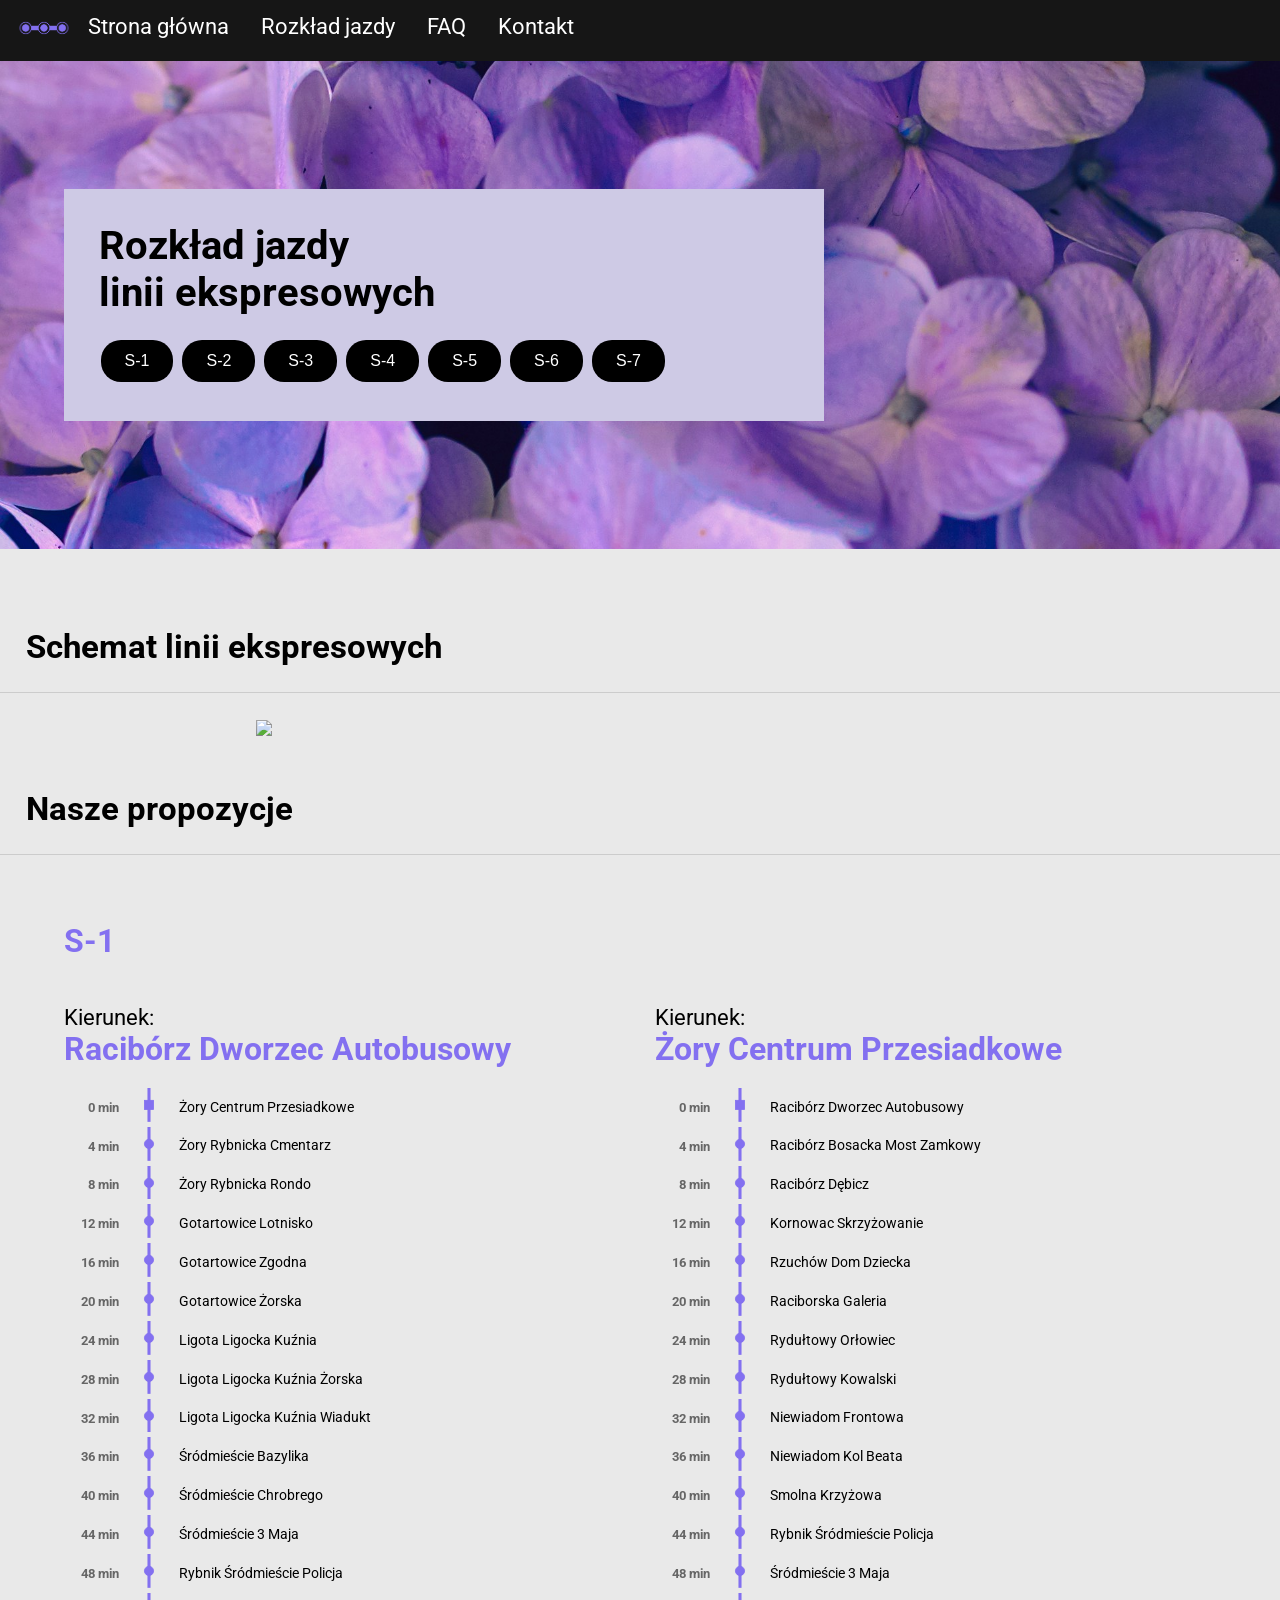
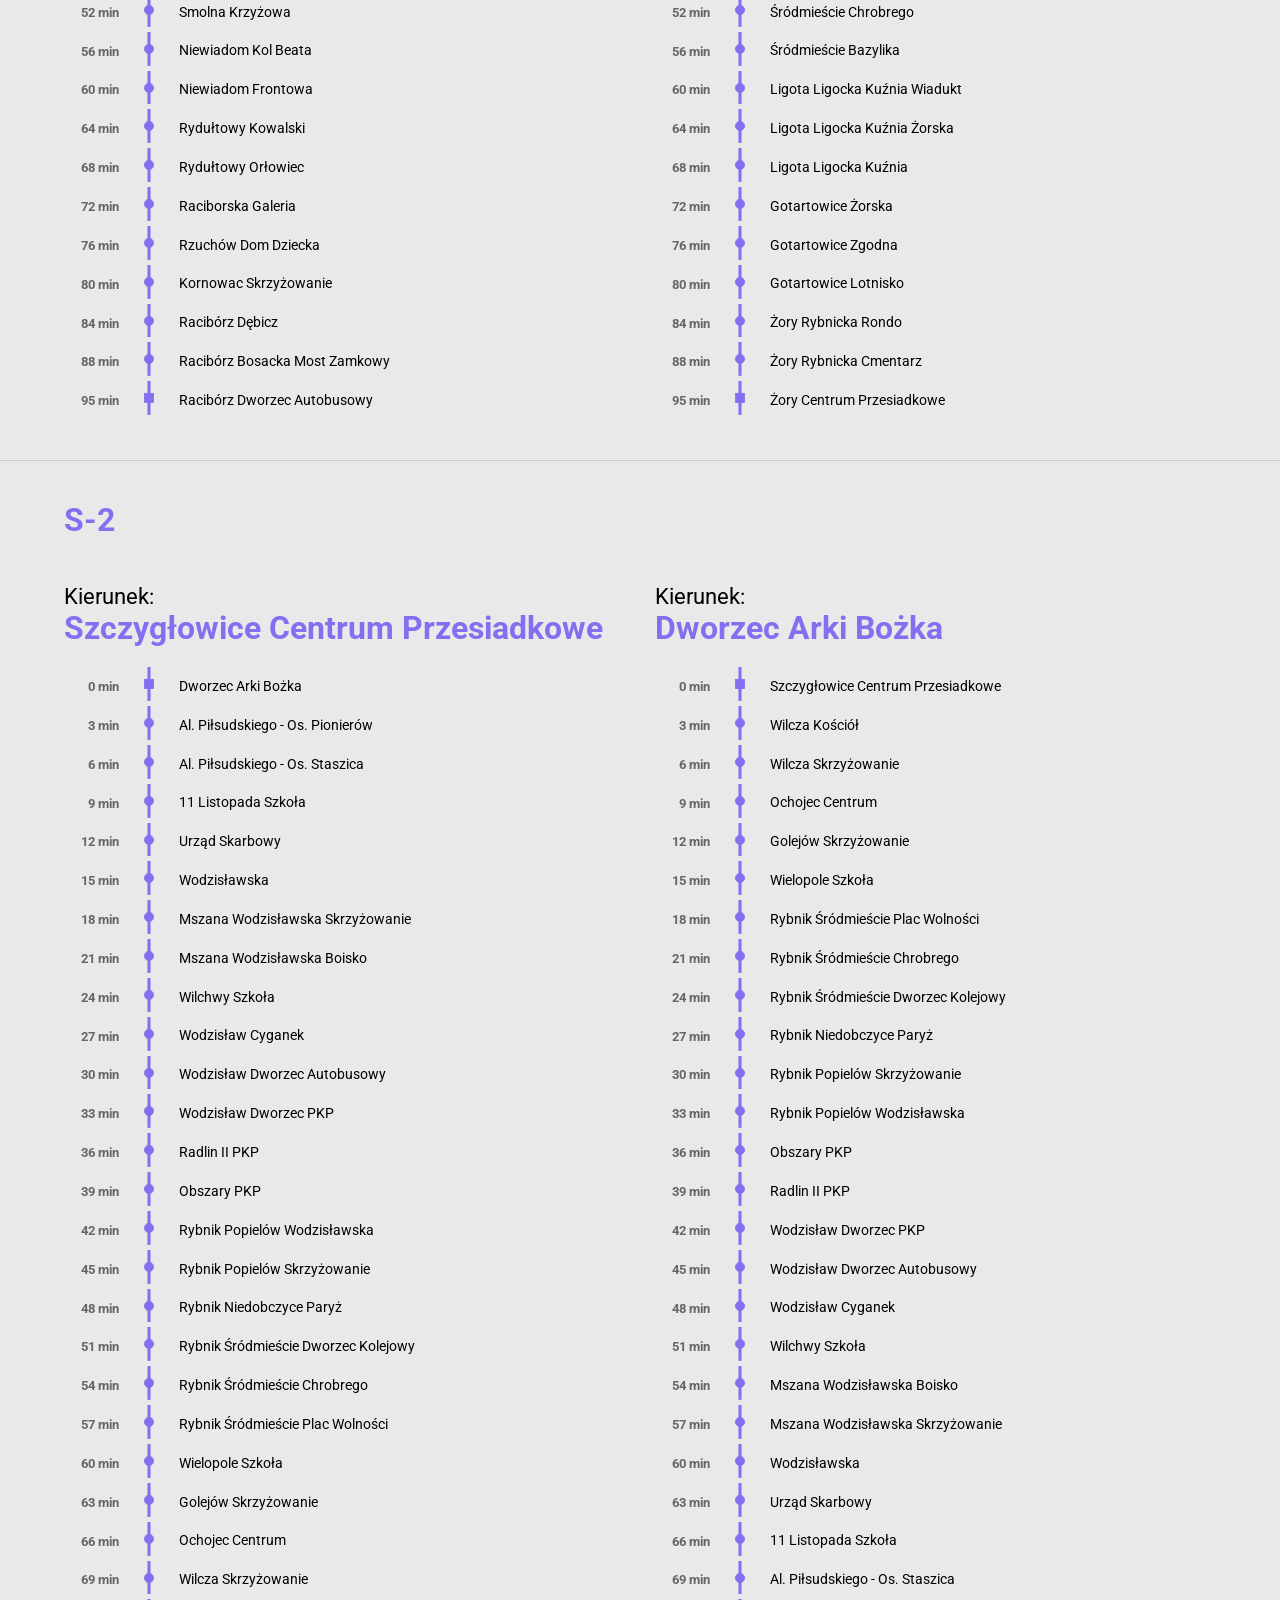
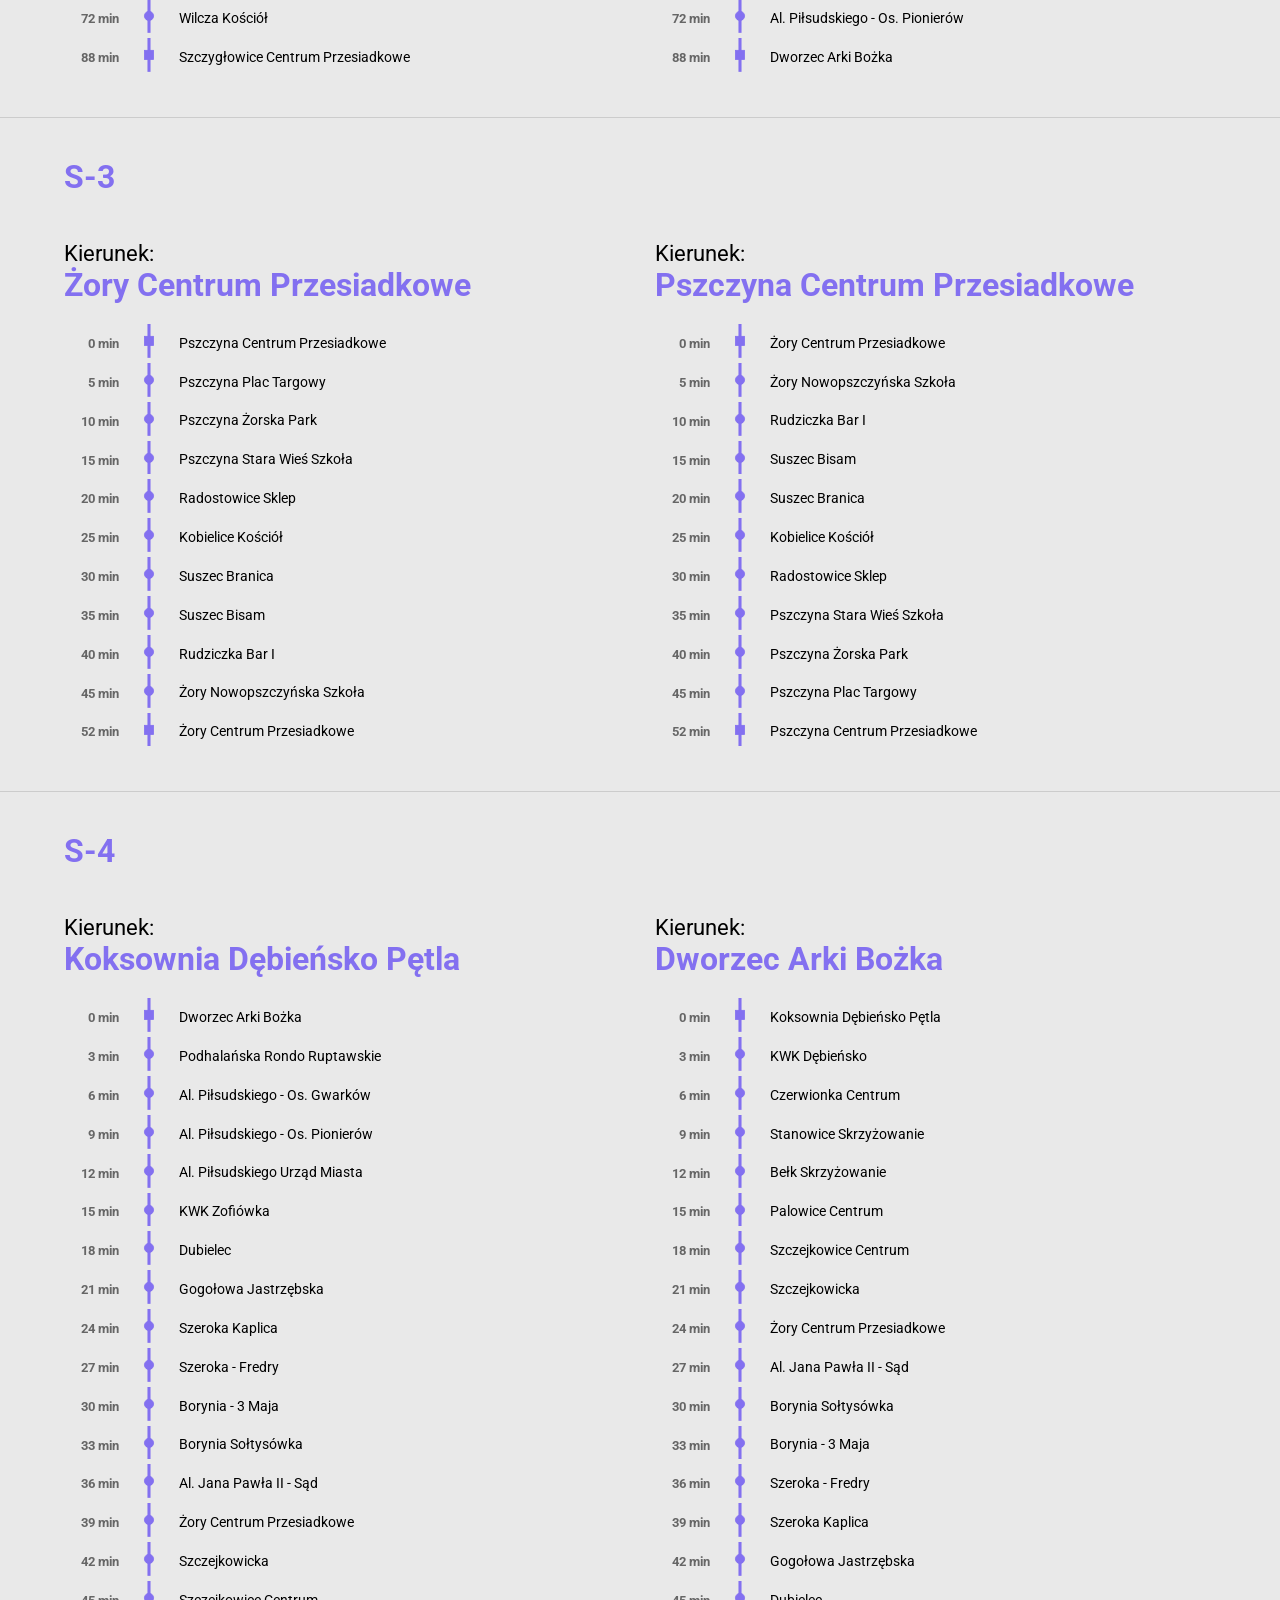
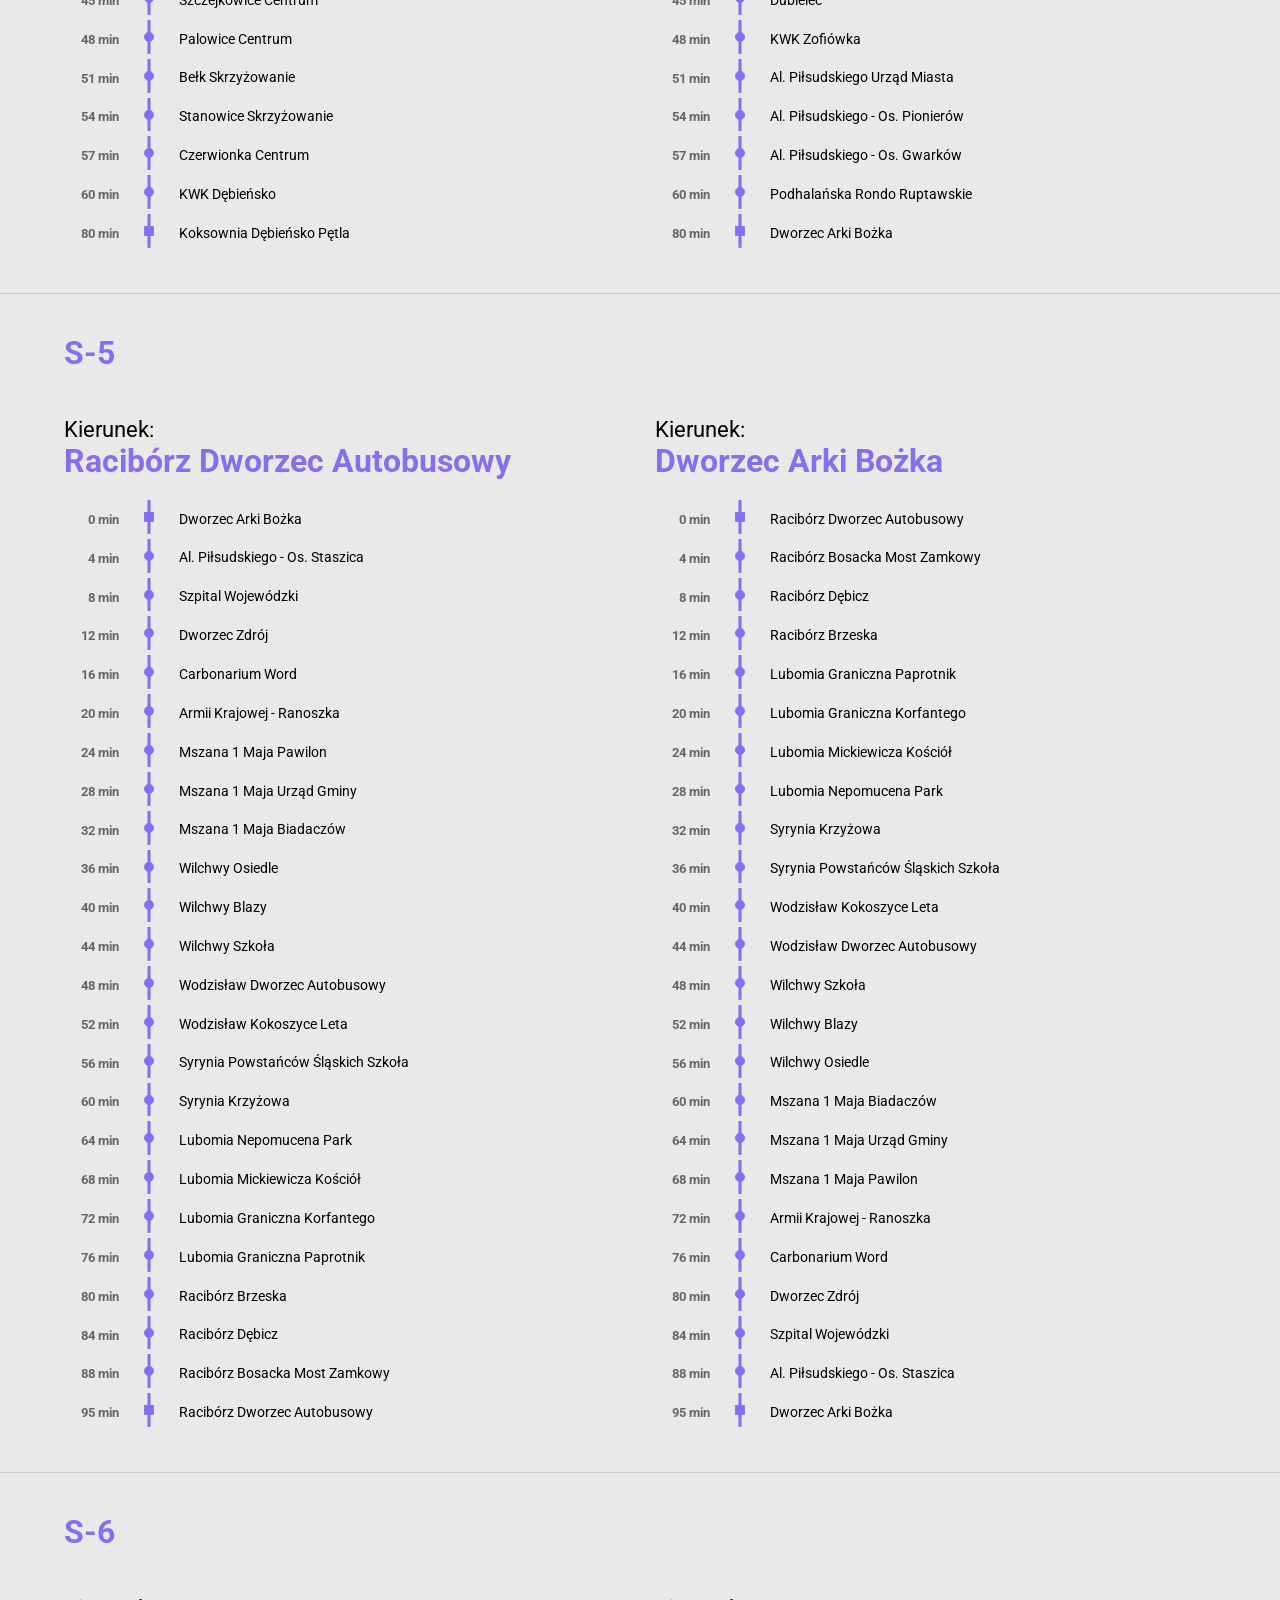
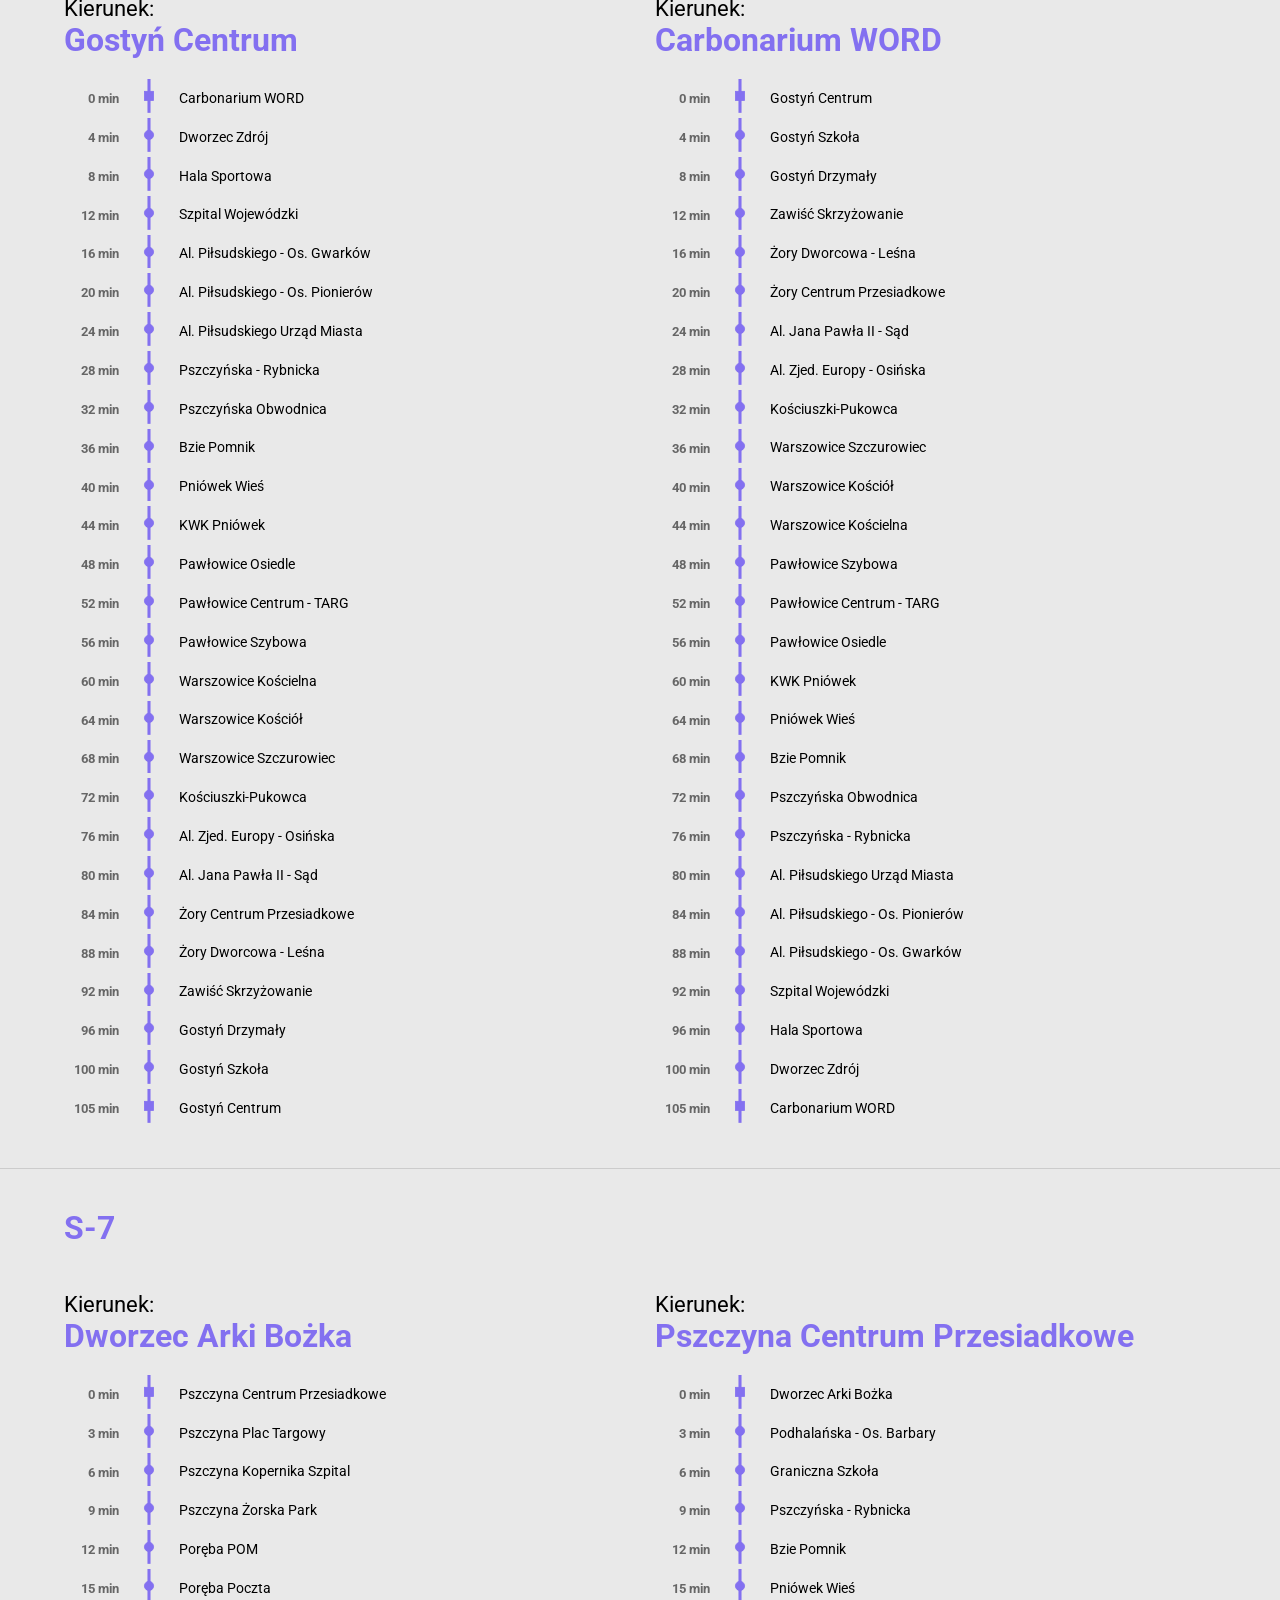
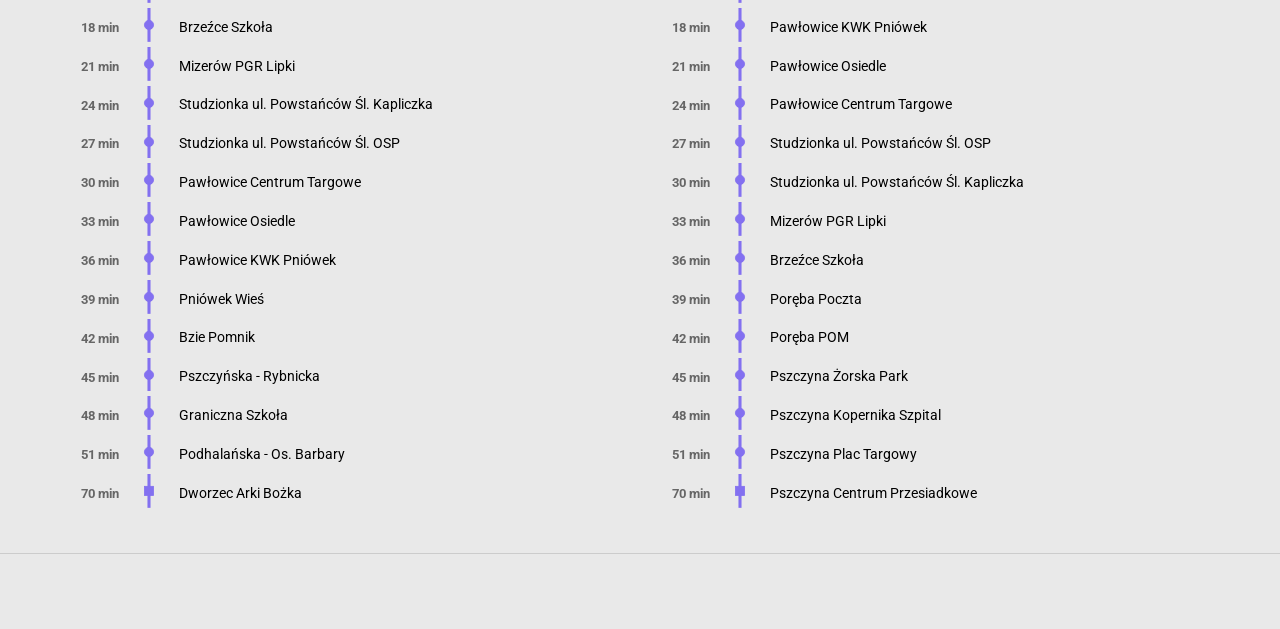
==== commit cc99b8cb: "Update ekspresowki.html" ====
--- a/ekspresowki.html
+++ b/ekspresowki.html
@@ -10,6 +10,16 @@
     <link href="https://fonts.googleapis.com/css2?family=Roboto+Condensed:wght@400;700&family=Roboto:wght@400;700&display=swap" rel="stylesheet">   
      
 </head>
+    <!-- Google tag (gtag.js) -->
+<script async src="https://www.googletagmanager.com/gtag/js?id=G-BV5LS7BZQ5"></script>
+<script>
+  window.dataLayer = window.dataLayer || [];
+  function gtag(){dataLayer.push(arguments);}
+  gtag('js', new Date());
+
+  gtag('config', 'G-BV5LS7BZQ5');
+</script>
+
 <style>
 body {
     font-family: 'Roboto';font-size: 22px;
@@ -3599,4 +3609,4 @@
 
 </script>
 </body>
-</html>+</html>
--- a/style.css
+++ b/style.css
@@ -227,4 +227,128 @@
  padding-bottom: 0;
  padding-top: 0;
  padding-right: 0
-}+}
+
+
+.topnav {
+ background-color: #161616;
+ overflow: hidden;
+ position: relative;
+ min-height: 60px
+}
+
+.topnav ul {
+ display: flex;
+ list-style-type: none;
+ margin: 0;
+ padding: 0
+}
+
+.topnav .icon {
+ display: none
+}
+
+
+
+
+
+
+html, body {
+ overflow-x: hidden;
+ width: 100%;
+ position: relative
+}
+
+body{
+ text-decoration: none
+}
+
+@media screen and (max-width: 800px) {
+    
+    
+    .heroprzystanki {
+        flex-direction: column; 
+        gap: 40px;
+    }
+
+    .div-lewoprzystanki, .div-prawoprzystanki {
+        width: 100%;
+    }
+
+    
+    .div-niewiem strong:first-child {
+        font-size: 1.5rem;
+    }
+
+    .div-lewoprzystanki strong, .div-prawoprzystanki strong {
+        font-size: 1.2rem;
+        display: block;
+        margin-bottom: 10px;
+    }
+
+    
+    .topnav ul {
+        display: none; 
+        flex-direction: column;
+        width: 100%;
+    }
+
+    .topnav.responsive ul {
+        display: flex; 
+    }
+
+    .topnav .icon {
+        display: block; 
+        position: absolute;
+        right: 15px;
+        top: 15px;
+    }
+
+    
+    .topnav:not(.responsive) ul li:not(:first-child) {
+        display: none;
+    }
+
+    
+    .div-block {
+        width: 90% !important;
+        margin: 0 auto;
+        padding: 20px !important;
+    }
+
+    .div-block h1 {
+        font-size: 1.8rem !important;
+    }
+
+    
+    .hero-home a {
+        display: inline-block;
+        width: 100%; 
+    }
+    
+    .button1 {
+        width: 100%;
+        margin: 5px 0;
+    }
+
+    
+    #myBtn {
+        width: auto !important;
+        padding: 10px 20px !important;
+        font-size: 14px !important;
+        right: 15px !important;
+        bottom: 15px !important;
+        white-space: nowrap;
+    }
+
+    
+    .schematkontener img {
+        width: 100% !important;
+    }
+}
+
+
+.timetable-route-point.name {
+    font-size: 14px; 
+    line-height: 1.1;
+}
